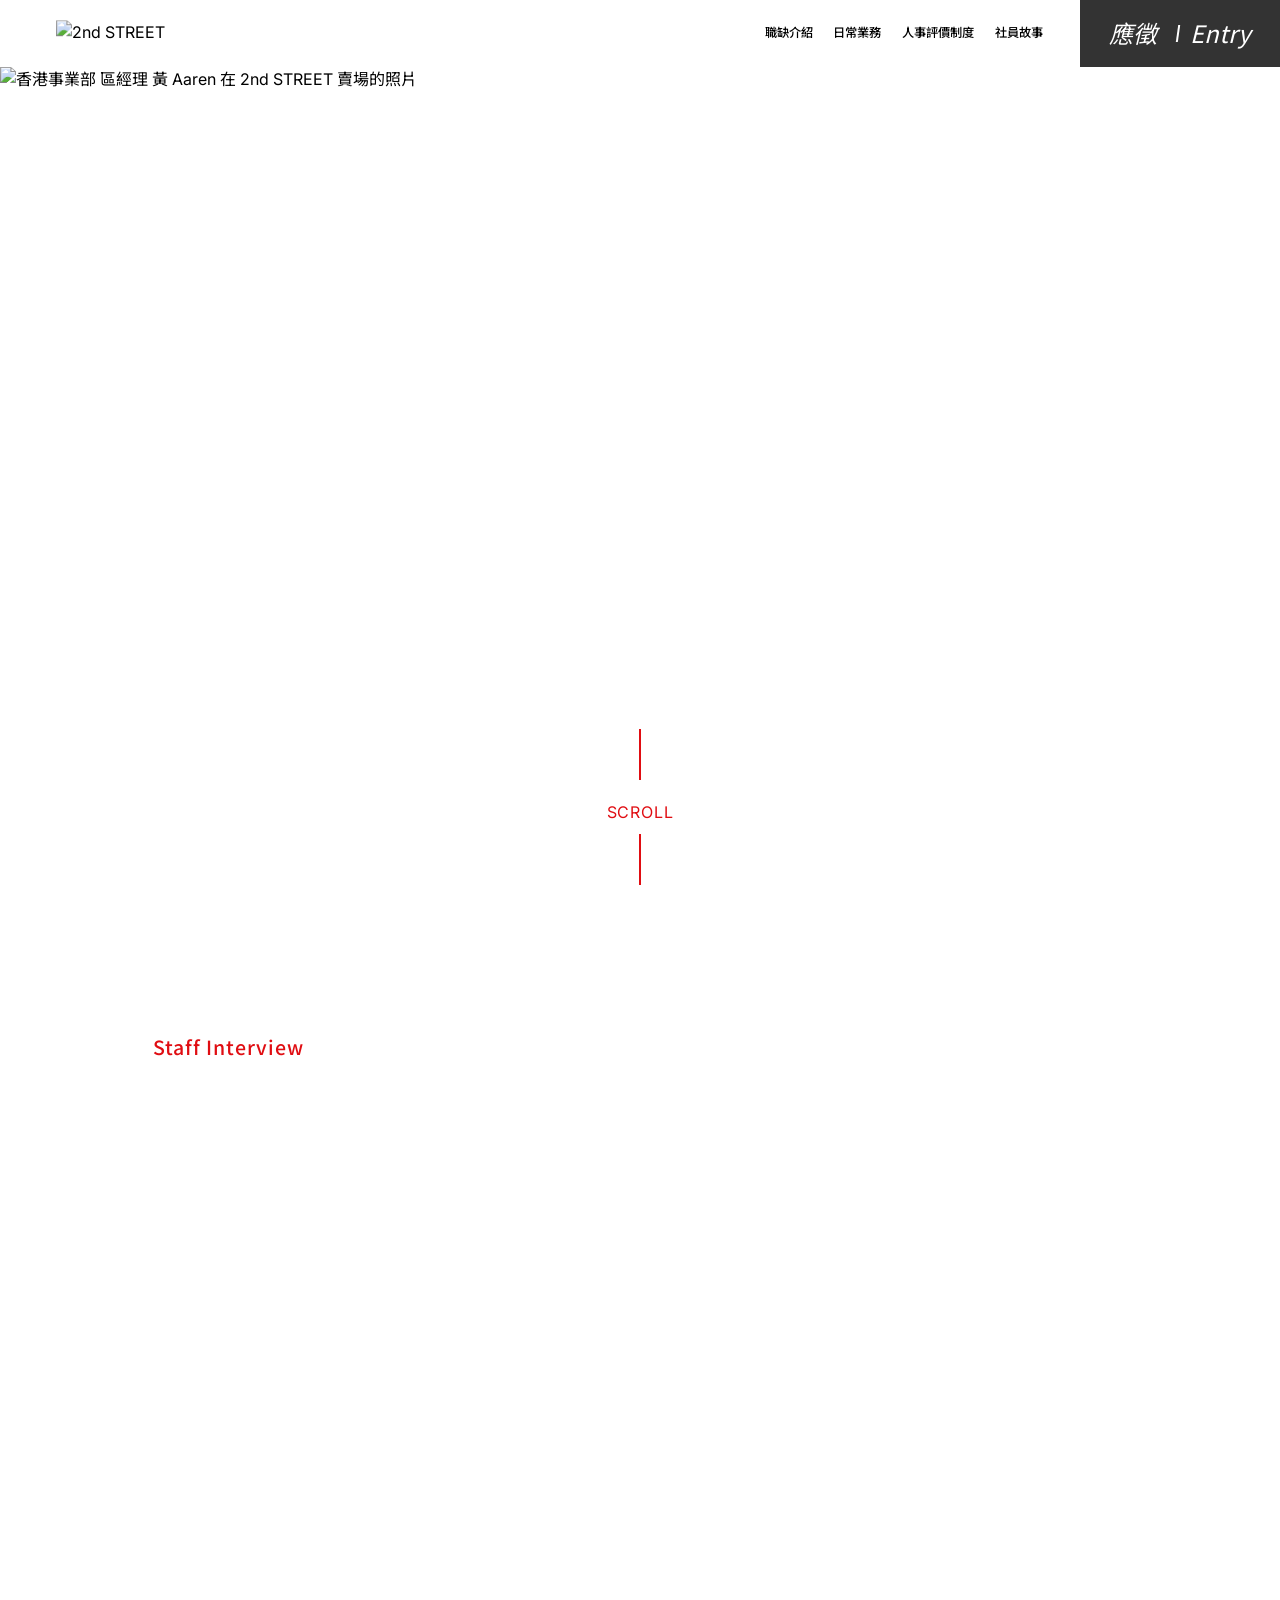
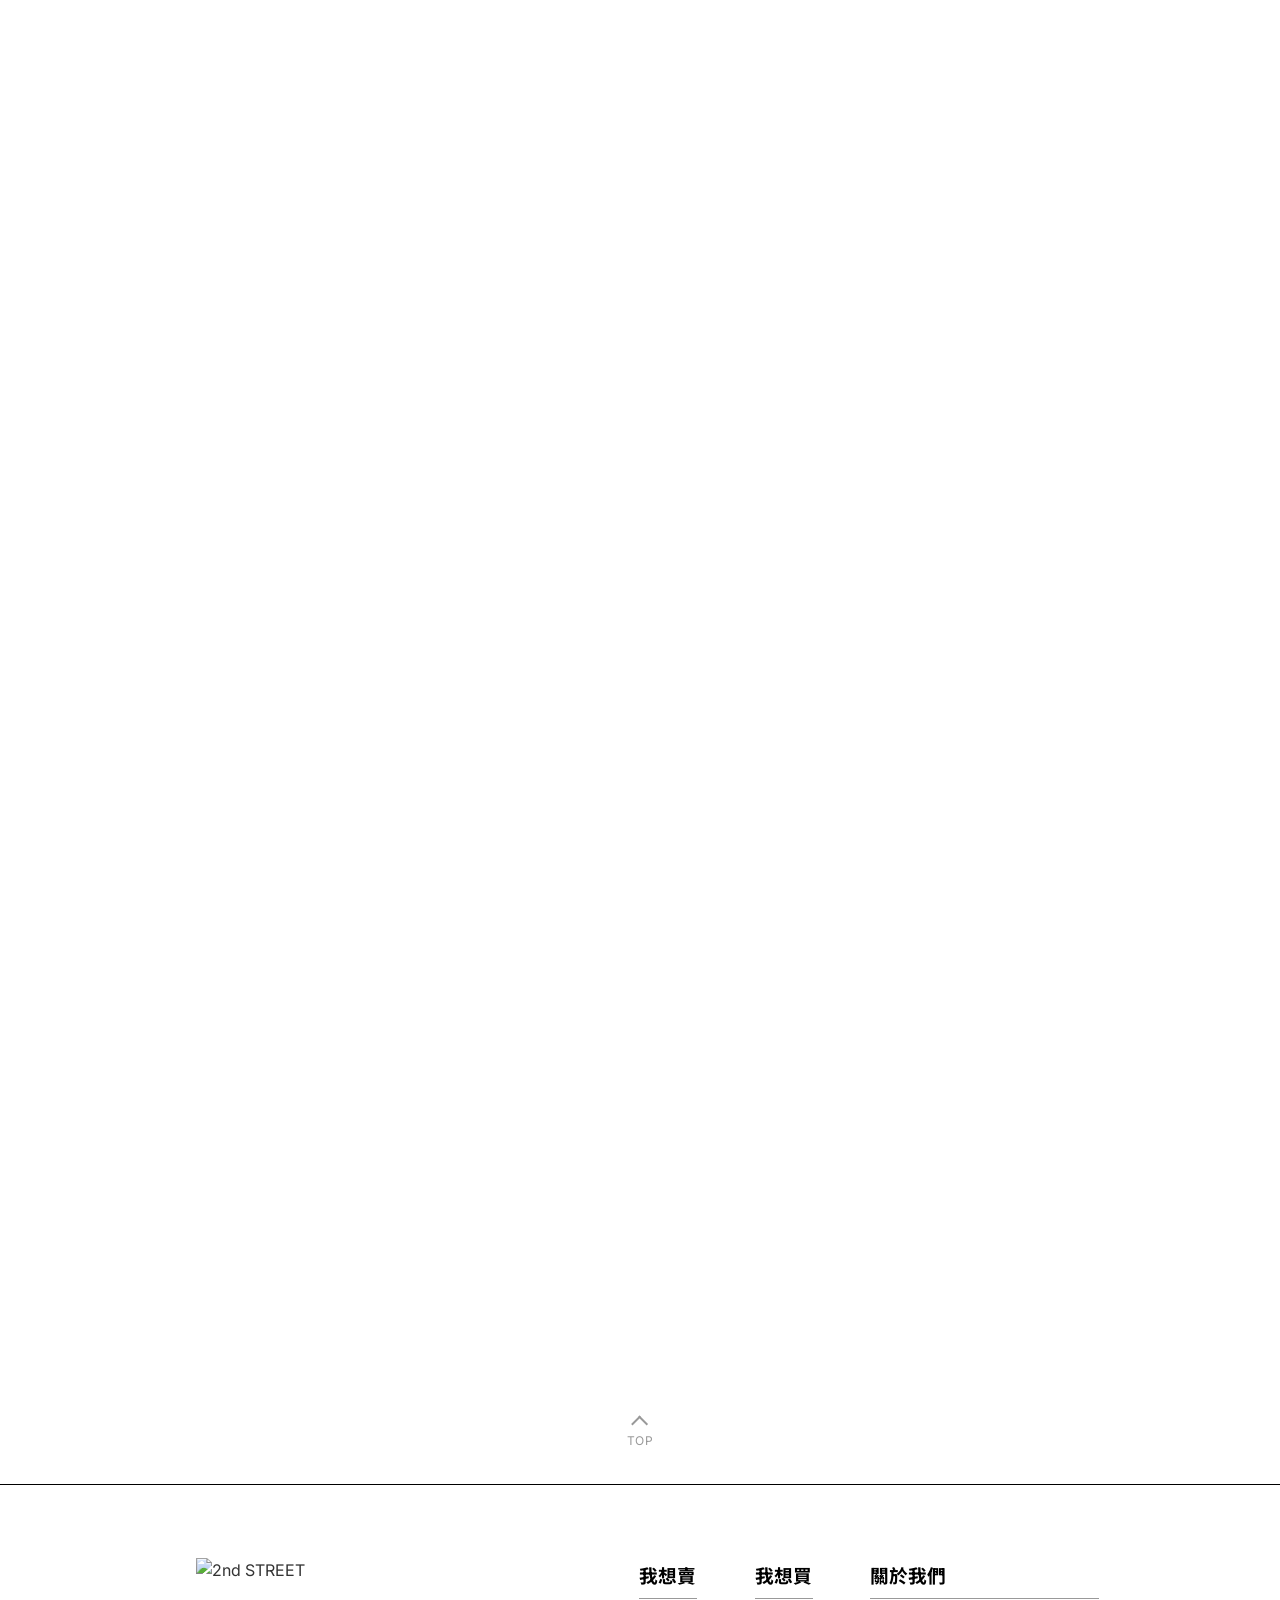
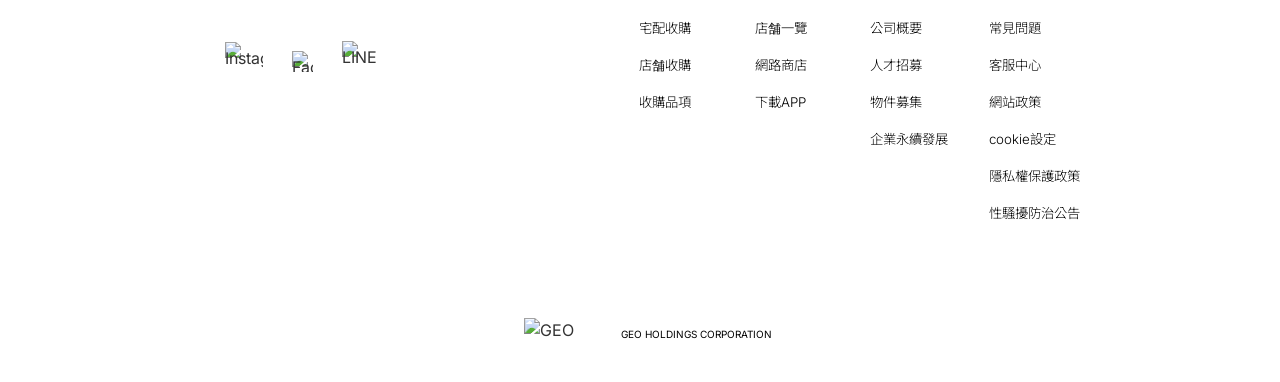
==== aaren.html @ 5b232985 "content: 黃 Aaren 經歷補上 2025/06 香港赴任 Co-Authored-By: Claude Opus 5 (1M context) <noreply@anthropic.com" ====
<!DOCTYPE html>
<html lang="zh-TW">
<head>
    <meta charset="UTF-8">
    <meta name="viewport" content="width=device-width, initial-scale=1.0">
    <meta name="description" content="2ndSTREET 社員故事 - 香港事業部 區經理 黃 Aaren，從兼職入社到晉升區經理的成長歷程與工作體悟。">
    <meta name="keywords" content="2ndSTREET, 社員故事, 黃 Aaren, 職涯成長, 二手街">
    <meta name="author" content="2ndSTREET">

    <title>社員故事 黃 Aaren - 2ndSTREET</title>

    <!-- CSS -->
    <link rel="preconnect" href="https://fonts.googleapis.com">
    <link rel="preconnect" href="https://fonts.gstatic.com" crossorigin>
    <link href="https://fonts.googleapis.com/css2?family=Inter:wght@300;400;500;700;900&family=Noto+Sans+TC:wght@300;400;500;700;900&display=swap" rel="stylesheet">
    <link rel="stylesheet" href="css/style.css">

    <!-- Favicon -->
    <link rel="icon" type="image/x-icon" href="assets/images/favicon.ico">
</head>
<body>
    <!-- Header -->
    <header class="header">
        <div class="container">
            <a href="index.html" class="logo">
                <img src="assets/images/logo.webp" alt="2nd STREET">
            </a>

            <button class="menu-toggle" aria-label="開啟選單" aria-expanded="false">
                <span></span>
                <span></span>
                <span></span>
            </button>

            <nav class="nav-menu">
                <a href="job-intro.html" class="nav-link">職缺介紹</a>
                <a href="daily-work.html" class="nav-link">日常業務</a>
                <a href="evaluation.html" class="nav-link">人事評價制度</a>
                <a href="stories.html" class="nav-link">社員故事</a>
                <a href="https://www.104.com.tw/company/1a2x6bl42j" class="nav-link nav-menu__entry" target="_blank" rel="noopener noreferrer">應徵｜Entry</a>
                <div class="nav-menu__social">
                    <a href="https://www.instagram.com/2ndstreet_taiwan/" aria-label="Instagram" target="_blank" rel="noopener noreferrer">
                        <img src="assets/images/social/ig.webp" alt="Instagram" width="55" height="55" loading="lazy">
                    </a>
                    <a href="https://www.facebook.com/2ndSTREET.TAIWAN/" aria-label="Facebook" target="_blank" rel="noopener noreferrer">
                        <img src="assets/images/social/fb.webp" alt="Facebook" height="55" loading="lazy">
                    </a>
                    <a href="https://page.line.me/062zihqb?openQrModal=true" aria-label="LINE" target="_blank" rel="noopener noreferrer">
                        <img src="assets/images/social/line.webp" alt="LINE" width="55" height="55" loading="lazy">
                    </a>
                </div>
            </nav>

            <a href="https://www.104.com.tw/company/1a2x6bl42j" class="entry-btn" target="_blank" rel="noopener noreferrer" aria-label="應徵 Entry">
                <span class="entry-btn__ch">應徵</span>
                <span class="entry-btn__divider"></span>
                <span class="entry-btn__en">Entry</span>
            </a>
        </div>
    </header>

    <!-- Menu Overlay -->
    <div class="menu-overlay"></div>

    <!-- Main Content -->
    <main>
        <!-- Hero Section（含姓名 / 職稱 / career 覆蓋卡片） -->
        <section class="hero story-hero">
            <div class="hero-image">
                <img src="assets/images/stories/hero-aaren.webp" alt="香港事業部 區經理 黃 Aaren 在 2nd STREET 賣場的照片" loading="eager">
            </div>

            <div class="story-hero__card expand-down">
                <div class="story-hero__namebox">
                    <p class="story-hero__name">黃 Aaren</p>
                    <p class="story-hero__role">香港事業部 區經理</p>
                </div>

                <div class="story-hero__careerbox">
                    <p class="story-hero__badge">career</p>
                    <ul class="story-hero__career">
                        <li class="story-hero__career-item"><time class="story-hero__career-date" datetime="2022-01">2022/01</time><span>兼職人員入社</span></li>
                        <li class="story-hero__career-item"><time class="story-hero__career-date" datetime="2022-04">2022/04</time><span>轉正</span></li>
                        <li class="story-hero__career-item"><time class="story-hero__career-date" datetime="2022-10">2022/10</time><span>晉升店長</span></li>
                        <li class="story-hero__career-item"><time class="story-hero__career-date" datetime="2024-04">2024/04</time><span>晉升Super star店長</span></li>
                        <li class="story-hero__career-item"><time class="story-hero__career-date" datetime="2025-06">2025/06</time><span>香港赴任</span></li>
                        <li class="story-hero__career-item"><time class="story-hero__career-date" datetime="2025-10">2025/10</time><span>晉升區經理</span></li>
                    </ul>
                </div>
            </div>
        </section>

        <!-- Scroll Indicator -->
        <div class="hero-indicator">
            <span class="scroll-text">SCROLL</span>
            <div class="scroll-line"></div>
        </div>

        <!-- Interview -->
        <section class="story-interview">
            <!-- Q1 -->
            <article class="story-qa">
                <p class="story-qa__label">Staff Interview</p>
                <h2 class="story-qa__title title-rise"><span>在您目前的職位上，哪一個具體瞬間讓您感到最充實，並確信這份工作很有意義？</span></h2>
                <div class="story-qa__answer fade-in-up">
                    <p>對我而言，最有成就感的瞬間，並不只是業績達成的當下，而是<mark>看見REUSE文化開始影響更多的人</mark>，讓大眾看見<mark>商品循環所帶來的無限可能</mark>。能夠<mark>透過事業本身為社會做出實質貢獻</mark>，並引領更多人理解REUSE的深層價值，進而翻轉對消費與資源循環的認知——這是一件極具意義的事，也是我當初選擇這份工作、至今仍熱此不疲的原因。</p>
                </div>
            </article>

            <figure class="story-figure fade-in-up">
                <img src="assets/images/stories/aaren-01.webp" alt="黃 Aaren 在 2nd STREET 賣場整理商品的照片" width="1575" height="890" loading="lazy">
            </figure>

            <!-- Q2 -->
            <article class="story-qa">
                <h2 class="story-qa__title title-rise"><span>從上一職等晉升至今，您覺得最大的『思維轉變』是什麼？當初是如何克服挑戰的？</span></h2>
                <div class="story-qa__answer fade-in-up">
                    <p>從上一職等晉升至今，我認為自己最大的思維轉變，是<mark>對公司理念「Be Customer」有了更深層的體悟</mark>。</p>
                    <p>過去的我，認為只要提供良好的服務、站在顧客角度思考，並持續創造業績，就是所謂的Be Customer。</p>
                    <p>但直到跨足海外市場，身處全新環境的考驗後，我才真正理解這句話背後的深意——<mark>「唯有被顧客持續選擇，我們才有存在的價值。」</mark></p>
                    <p>如果無法真正走入現場、傾聽並理解顧客的真切需求，那麼生意本身便無法成立。</p>
                    <p>也因此，我開始更嚴格地要求自己從顧客的視角出發，而不只是從店鋪或管理者的本位做判斷。唯有細緻地觀察，不斷探尋<mark>「顧客真正需要的是什麼」</mark>並勇於嘗試，才能找到突破口。</p>
                    <p>這段海外市場的洗禮，讓我更加確信：<mark>生意的答案，永遠掌握在顧客手中</mark>。</p>
                </div>
            </article>

            <figure class="story-figure fade-in-up">
                <img src="assets/images/stories/aaren-02.webp" alt="黃 Aaren 在賣場櫃台工作的照片" width="1575" height="890" loading="lazy">
            </figure>

            <!-- Q3 -->
            <article class="story-qa">
                <h2 class="story-qa__title title-rise"><span>作為資深夥伴，您如何將REUSE的理念融入日常工作或專業決策中？</span></h2>
                <div class="story-qa__answer fade-in-up">
                    <p>作為資深夥伴，我認為<mark>將REUSE理念融入工作</mark>最重要的關鍵，在於先<mark>實踐「Be Customer」</mark>。</p>
                    <p>許多人會認為，在海外推廣REUSE最大的挑戰來自於文化差異；但對我而言，比起文化隔閡，更核心的關鍵在於我們能否<mark>真正洞察顧客的需求</mark>。</p>
                    <p>因為只有設身處地站在顧客的角度思考，才能看清他們選擇並使用我們服務的初衷，以及他們真正重視的價值。</p>
                    <p>當我們能深刻共鳴這些需求時，REUSE的魅力自然能夠跨越界線，傳遞出去。</p>
                    <p>透過持續的觀察與傾聽，並將這樣的思維深化至整個團隊，我們才能讓 REUSE 不單只是留在口號上的公司理念，而是真正轉化為<mark>被顧客認同且堅定選擇的品牌價值</mark>。</p>
                    <p>我始終相信，當團隊真正內化了「Be Customer」的精神，就能<mark>徹底跨越市場與文化的藩籬</mark>，將永續循環的種子散播給更多人。</p>
                </div>
            </article>

            <figure class="story-figure fade-in-up">
                <img src="assets/images/stories/aaren-03.webp" alt="黃 Aaren 在賣場處理業務的照片" width="1575" height="890" loading="lazy">
            </figure>

            <!-- Q4 -->
            <article class="story-qa">
                <h2 class="story-qa__title title-rise"><span>若能對當初剛入職、同樣渴望成長的自己（或後輩）說一句話，您會給出什麼樣的建議？</span></h2>
                <div class="story-qa__answer fade-in-up">
                    <p>2nd STREET不單只是提供一份職缺，更是一個<mark>賦予挑戰契機、引領人們成長並開拓視野，進而蛻變自我的舞台</mark>。</p>
                    <p>不要將目光僅僅停留在「完成眼前的工作」，而是要持續思索：自己能為團隊、店鋪，乃至於整間公司，<mark>創造什麼樣的獨特價值？</mark></p>
                    <p><mark>不要畏懼失敗，更不要安於現狀</mark>。唯有勇敢跨出舒適圈、迎向挑戰，才能看見更廣闊的風景與無限可能。</p>
                </div>
            </article>
        </section>
    </main>

    <!-- Footer -->
    <!-- 行動版：右下常駐 104 應徵按鈕 -->
    <a href="https://www.104.com.tw/company/1a2x6bl42j" class="entry-fab" target="_blank" rel="noopener noreferrer" aria-label="104 應徵 Entry">
        <span class="entry-fab__ch">104應徵</span>
        <span class="entry-fab__en">Entry</span>
    </a>

    <footer class="footer">
        <!-- 行動版：回到頁面頂端（浮貼在 footer 頂線上方） -->
        <a href="#" class="page-top-link" aria-label="回到頁面頂端">
            <span class="page-top-link__arrow" aria-hidden="true"></span>
            <span>TOP</span>
        </a>

        <div class="container">
            <div class="footer-content">
                <div class="footer-brand">
                    <img src="assets/images/logo.webp" alt="2nd STREET" class="footer-logo">
                    <div class="footer-social">
                        <a href="https://www.instagram.com/2ndstreet_taiwan/" aria-label="Instagram" class="social-icon" target="_blank" rel="noopener noreferrer">
                            <img src="assets/images/social/ig.webp" alt="Instagram" width="40" height="40">
                        </a>
                        <a href="https://www.facebook.com/2ndSTREET.TAIWAN/" aria-label="Facebook" class="social-icon" target="_blank" rel="noopener noreferrer">
                            <img src="assets/images/social/fb.webp" alt="Facebook" width="40" height="40">
                        </a>
                        <a href="https://page.line.me/062zihqb?openQrModal=true" aria-label="LINE" class="social-icon" target="_blank" rel="noopener noreferrer">
                            <img src="assets/images/social/line.webp" alt="LINE" width="40" height="40">
                        </a>
                    </div>
                </div>

                <div class="footer-grid">
                    <!-- 我想賣 -->
                    <div class="footer-column">
                        <h4>我想賣</h4>
                        <ul>
                            <li><a href="#">宅配收購</a></li>
                            <li><a href="#">店舗收購</a></li>
                            <li><a href="#">收購品項</a></li>
                        </ul>
                    </div>

                    <!-- 我想買 -->
                    <div class="footer-column">
                        <h4>我想買</h4>
                        <ul>
                            <li><a href="#">店舗一覽</a></li>
                            <li><a href="#">網路商店</a></li>
                            <li><a href="#">下載APP</a></li>
                        </ul>
                    </div>

                    <!-- 關於我們（單欄，內部 grid：超過四項換到第二行清單） -->
                    <div class="footer-column footer-column--about">
                        <h4>關於我們</h4>
                        <ul class="footer-links-grid">
                            <li><a href="#">公司概要</a></li>
                            <li><a href="recruit.html">人才招募</a></li>
                            <li><a href="#">物件募集</a></li>
                            <li><a href="#">企業永續發展</a></li>
                            <li><a href="#">常見問題</a></li>
                            <li><a href="#">客服中心</a></li>
                            <li><a href="#">網站政策</a></li>
                            <li><a href="#">cookie設定</a></li>
                            <li><a href="#">隱私權保護政策</a></li>
                            <li><a href="#">性騷擾防治公告</a></li>
                        </ul>
                    </div>
                </div>
            </div>

            <div class="footer-bottom">
                <img src="assets/images/geo-logo.svg" alt="GEO" class="geo-logo" width="68" height="26">
                <p>GEO HOLDINGS CORPORATION</p>
            </div>
        </div>
    </footer>

    <!-- JavaScript -->
    <script src="js/main.js"></script>
</body>
</html>
---- css/style.css ----
/* ========================================
   CSS Reset & Base Styles
   ======================================== */

* {
    margin: 0;
    padding: 0;
    box-sizing: border-box;
}

:root {
    /* Colors - Primary Palette */
    --color-primary: #000000;
    --color-secondary: #E00D12;
    --color-accent: #FFFFFF;
    --color-gray-light: #F5F5F5;
    --color-gray-dark: #666666;
    --color-ink: #333333;
    
    /* Text Colors */
    --text-primary: #000000;
    --text-secondary: #666666;
    --text-inverse: #FFFFFF;
    --text-accent: #E00D12;
    
    /* Background Colors */
    --bg-primary: #FFFFFF;
    --bg-secondary: #F5F5F5;
    --bg-dark: #000000;
    --bg-accent: #E00D12;
    
    /* Border Colors */
    --border-color: #E0E0E0;
    --border-accent: #E00D12;
    
    /* Spacing - MUST use px, not rem */
    --spacing-xs: 8px;
    --spacing-sm: 16px;
    --spacing-md: 24px;
    --spacing-lg: 48px;
    --spacing-xl: 80px;
    --spacing-2xl: 120px;
    
    /* Typography */
    --font-size-xs: 12px;
    --font-size-sm: 14px;
    --font-size-base: 16px;
    --font-size-lg: 20px;
    /* ponytail: 標題級距用 clamp 自適應，內文級（xs~lg）固定即可 */
    --font-size-xl: clamp(20px, 3vw, 28px);
    --font-size-2xl: clamp(28px, 4.5vw, 40px);
    --font-size-3xl: clamp(32px, 6vw, 56px);
    --font-family-base: "Inter", "Noto Sans TC", -apple-system, BlinkMacSystemFont, "Segoe UI", "Noto Sans JP", sans-serif;
    
    /* 桌機 hero 標題淡完的捲動量：須與 js initHeroPin 的
       HEADER_SHRINK_Y + (FADE_DELAY + TITLE_FADE_DISTANCE) × 一屏 一致。
       副標區塊以此定位，讓副標文字接在標題淡完的那一刻從視窗底出現 */
    --hero-title-fade-end: calc(120px + 30vh);

    /* 桌機 hero 釘選距離的緩衝（見 .hero--daily / .hero--eval） */
    --hero-pin-extra: 20vh;

    /* Shadows */
    --hero-text-shadow: 0 2px 12px rgba(0, 0, 0, 0.4);
    --shadow-sm: 0 2px 4px rgba(0, 0, 0, 0.1);
    --shadow-md: 0 4px 8px rgba(0, 0, 0, 0.15);
    --shadow-lg: 0 8px 16px rgba(0, 0, 0, 0.2);
    
    /* Border Radius */
    --radius-sm: 4px;
    --radius-md: 8px;
    --radius-lg: 12px;
    --radius-full: 9999px;
    
    /* Transitions */
    --transition-fast: 0.2s ease;
    --transition-base: 0.3s ease;
    --transition-slow: 0.5s ease;
}

/* ========================================
   Base Styles
   ======================================== */

html {
    font-size: 16px;
    scroll-behavior: smooth;
}

body {
    font-family: var(--font-family-base);
    font-size: var(--font-size-base);
    line-height: 1.6;
    color: var(--text-primary);
    background-color: var(--bg-primary);
    overflow-x: hidden;
}

img {
    max-width: 100%;
    height: auto;
    display: block;
}

a {
    text-decoration: none;
    color: inherit;
    transition: var(--transition-base);
}

ul,
ol {
    list-style: none;
}

/* ========================================
   Layout - Container
   ======================================== */

.container {
    width: 100%;
    max-width: 1180px;
    margin: 0 auto;
    padding: 0 var(--spacing-md);
}

@media (min-width: 768px) {
    .container {
        padding: 0 var(--spacing-lg);
    }
}

@media (min-width: 1024px) {
    .container {
        width: min(1180px, 100%);
        padding: 0 var(--spacing-xl);
    }
}

/* ========================================
   Header & Navigation
   ======================================== */

.header {
    position: sticky;
    top: 0;
    background: var(--bg-primary);
    color: var(--text-primary);
    z-index: 1002;
    box-shadow: var(--shadow-sm);
}

.header .container {
    position: relative;
    display: flex;
    align-items: center;
    justify-content: space-between;
    height: 70px;
    padding-top: var(--spacing-sm);
    padding-bottom: var(--spacing-sm);
}

.logo {
    display: flex;
    align-items: center;
    max-width: 160px;
}

.logo img {
    width: 100%;
    max-width: 160px;
    height: auto;
}

/* 桌機版（≥1024px）：依 1920 設計稿等比呈現（1px = 100/1920 vw） */
@media (min-width: 1024px) {
    .header {
        /* 總高鎖 100（1920 下）；內部元素皆由 152 等比縮 k=100/152≈0.6579 */
        height: min(5.2083vw, 100px);
        transition: height 0.3s ease; /* 捲動收縮動態 */
        box-shadow: none;
    }

    /* 下滑後 header 收縮至應徵鈕高度（70）；logo/nav 因 top:50% 自動上移對齊 entry */
    .header.is-scrolled {
        height: min(3.6458vw, 70px);
    }

    .header .container {
        position: relative;
        min-height: 0;
        padding: 0;
        width: 100%;
        max-width: none;
        height: 100%;
        margin: 0;
    }

    .logo {
        position: absolute;
        left: min(4.3750vw, 84px);
        /* 置中於 container；container 收縮時中心隨之上移對齊 entry */
        top: 50%;
        transform: translateY(-50%);
        max-width: 158px; /* 固定尺寸（240 等比縮），不隨視窗寬縮放 */
    }

    .logo img {
        width: 100%;
        max-width: 158px;
        height: auto;
    }
}

/* 漢堡選單按鈕 */
.menu-toggle {
    display: flex;
    flex-direction: column;
    gap: 6px;
    padding: 8px;
    cursor: pointer;
    background: transparent;
    border: none;
}

.menu-toggle span {
    display: block;
    width: 24px;
    height: 2px;
    background: var(--color-primary);
    transition: var(--transition-base);
}

.menu-toggle.active span:nth-child(1) {
    transform: rotate(45deg) translate(5px, 5px);
}

.menu-toggle.active span:nth-child(2) {
    opacity: 0;
}

.menu-toggle.active span:nth-child(3) {
    transform: rotate(-45deg) translate(7px, -6px);
}

@media (min-width: 1024px) {
    .menu-toggle {
        display: none;
    }
}

/* 導航選單 */
.nav-menu {
    display: none;
    position: fixed;
    top: 70px;
    right: -100%;
    width: 80%;
    max-width: 300px;
    height: calc(100vh - 70px);
    background: #ffffff;
    flex-direction: column;
    gap: var(--spacing-md);
    padding: var(--spacing-lg) var(--spacing-md);
    transition: right var(--transition-base);
    overflow-y: auto;
    z-index: 1001;
    box-shadow: -4px 0 12px rgba(0, 0, 0, 0.15);
}

/* 遮罩層 */
.menu-overlay {
    display: none;
    position: fixed;
    top: 70px;
    left: 0;
    width: 100%;
    height: calc(100vh - 70px);
    background: rgba(0, 0, 0, 0.5);
    z-index: 1000;
    transition: opacity var(--transition-base);
}

.menu-overlay.active {
    display: block;
}

.nav-menu.active {
    display: flex;
    right: 0;
}

.nav-link {
    position: relative;
    font-size: var(--font-size-base);
    font-weight: 700;
    color: #000000;
    transition: color var(--transition-fast);
    padding: var(--spacing-xs) 0;
}

.nav-link::after {
    content: '';
    position: absolute;
    bottom: -7px;
    left: 0;
    width: 0;
    height: 2px;
    background: var(--color-secondary);
    transition: width var(--transition-base);
}

.nav-link:hover {
    color: var(--color-secondary);
}

.nav-link:hover::after {
    width: 100%;
}

@media (min-width: 1024px) {
    .nav-menu {
        display: flex;
        position: absolute;
        top: 50%;
        transform: translateY(-50%);
        flex-direction: row;
        align-items: center;
        gap: min(1.6146vw, 31px);
        width: auto;
        max-width: none;
        height: auto;
        padding: 0;
        background: transparent;
        transition: none;
        /* 最後一項右緣距應徵鈕左緣（541 等比縮 → 356） */
        right: min(18.5417vw, 356px);
        overflow: visible; /* 桌機水平列不需捲動，覆寫 base 的 overflow-y:auto，避免行高溢出冒出捲軸 */
        box-shadow: none;
    }

    .nav-link {
        font-size: min(0.9583vw, 18.4px);
        font-weight: 500;
        white-space: nowrap;
        letter-spacing: 0;
        line-height: 1.2;
        color: #000;
        padding: 0;
    }

    .nav-menu__entry {
        display: none;
    }
}

/* 應徵 Entry 按鈕（header 右上，僅桌機顯示） */
.entry-btn {
    display: none;
}

@media (min-width: 1024px) {
    .entry-btn {
        position: absolute;
        top: 0;
        right: 0;
        display: flex;
        align-items: center;
        justify-content: center;
        width: min(15.625vw, 300px);
        height: 100%; /* 與 container 等高；is-scrolled 時隨 header 收縮自動同步 */
        background: var(--color-ink);
        color: var(--text-inverse);
        transition: background var(--transition-base);
    }

    .entry-btn:hover {
        background: #1a1a1a;
    }

    .entry-btn__ch {
        font-family: "Noto Sans TC", sans-serif;
        font-size: min(1.875vw, 36px);
        font-style: italic;
        line-height: 1;
    }

    .entry-btn__divider {
        width: 2px;
        height: min(1.3542vw, 26px);
        margin-left: min(1.5625vw, 30px);
        margin-right: min(0.8854vw, 17px);
        background: var(--text-inverse);
        opacity: 1;
        transform: skewX(-8deg);
    }

    .entry-btn__en {
        font-family: "Noto Sans TC", sans-serif;
        font-size: min(1.875vw, 36px);
        font-style: italic;
        line-height: 1;
    }
}

/* ========================================
   Buttons
   ======================================== */

.btn {
    display: inline-block;
    padding: 12px 32px;
    font-size: var(--font-size-base);
    font-weight: 500;
    text-align: center;
    border-radius: var(--radius-md);
    transition: all var(--transition-base);
    cursor: pointer;
}

.btn-primary {
    background: #333333;
    color: var(--text-inverse);
}

.btn-primary:hover {
    background: #1a1a1a;
    transform: translateY(-2px);
    box-shadow: var(--shadow-md);
}

.btn-primary:active {
    transform: translateY(0);
}

.btn-outline {
    background: transparent;
    color: var(--color-secondary);
    border: 2px solid var(--color-secondary);
}

.btn-outline:hover {
    background: var(--color-secondary);
    color: var(--text-inverse);
}

/* ========================================
   行動版：footer 上方 TOP 連結 + 右下常駐 104 應徵鈕
   （僅 <=1023px；數值為 手機版w700 設計稿 px，body zoom 等比縮放）
   桌機的 TOP：頁面內有 .back-to-top 的沿用之，沒有的改用這顆（見文末桌機規則）
   ======================================== */
.page-top-link,
.entry-fab {
    display: none;
}

/* .page-top-link 以 footer 為定位基準 */
.footer {
    position: relative;
}

@media (max-width: 1023px) {

    /* TOP：浮貼在 footer 頂線上方 58、置中、灰 #999；不佔版面高度，
       直接落在前一區塊既有的下留白裡（設計稿即為此配置） */
    .page-top-link {
        position: absolute;
        left: 50%;
        bottom: 100%;
        transform: translateX(-50%);
        margin-bottom: 58px;
        display: flex;
        flex-direction: column;
        align-items: center;
        gap: 13px;
        color: #999999;
        font-size: 18px;
        line-height: 1;
        letter-spacing: 0.05em;
    }

    .page-top-link__arrow {
        width: 12px;
        height: 12px;
        border-top: 2px solid currentColor;
        border-right: 2px solid currentColor;
        transform: rotate(-45deg);
    }

    /* 104 應徵：右下常駐紅色圓鈕 130，距右 10、距底 20 */
    .entry-fab {
        position: fixed;
        right: 10px;
        bottom: 20px;
        z-index: 990;
        display: flex;
        flex-direction: column;
        align-items: center;
        justify-content: center;
        width: 130px;
        height: 130px;
        border-radius: 50%;
        background: var(--color-secondary);
        color: var(--text-inverse);
        line-height: 1;
    }

    .entry-fab__ch {
        padding-bottom: 6px;
        border-bottom: 2px solid currentColor;
        font-size: 22px;
        font-weight: 700;
    }

    .entry-fab__en {
        margin-top: 8px;
        font-size: 20px;
        font-style: italic;
    }
}

/* 桌機：頁面內沒有 .back-to-top 的頁（職缺介紹／社員故事／各社員故事／招募），
   改用 footer 頂線上方這顆；視覺沿用 .back-to-top（灰 #999、上箭頭＋TOP） */
@media (min-width: 1024px) {
    body:not(:has(main .back-to-top)) .page-top-link {
        position: absolute;
        left: 50%;
        bottom: 100%;
        transform: translateX(-50%);
        margin-bottom: min(2.9688vw, 57px);
        display: flex;
        flex-direction: column;
        align-items: center;
        gap: min(0.4167vw, 8px);
        color: #999999;
        font-size: min(0.9375vw, 18px);
        line-height: 1;
        letter-spacing: 0.05em;
        transition: color var(--transition-base);
    }

    body:not(:has(main .back-to-top)) .page-top-link:hover {
        color: var(--color-secondary);
    }

    body:not(:has(main .back-to-top)) .page-top-link__arrow {
        width: min(0.9375vw, 18px);
        height: min(0.9375vw, 18px);
        border-top: 2px solid currentColor;
        border-right: 2px solid currentColor;
        transform: rotate(-45deg);
    }
}

/* ========================================
   Footer
   ======================================== */
.footer {
    background: var(--bg-primary);
    color: var(--color-ink);
    padding: 120px 0 64px;
    margin-top: 0;
    border-top: 1px solid #000;
}

.footer-content {
    display: grid;
    gap: var(--spacing-lg);
    margin-bottom: var(--spacing-lg);
}

/* 桌機：footer 內容區固定寬度 */
@media (min-width: 1024px) {
    .footer .container {
        width: min(1180px, 100%);
    }
}

/* ponytail: RWD 僅初步處理——設計稿只有 1920 桌機版，<1200 直接堆疊，之後有行動版設計稿再重做 */
@media (min-width: 1200px) {
    .footer-content {
        /* 左 logo 區彈性、右連結欄群靠右（設計稿欄群位於 x≈958–1650，gap 由彈性欄吸收） */
        grid-template-columns: 1fr auto;
        gap: var(--spacing-xl);
        align-items: start;
    }
}

.footer-section h3,
.footer-section h4 {
    font-size: var(--font-size-lg);
    margin-bottom: var(--spacing-sm);
    color: var(--text-inverse);
}

.footer-section p {
    font-size: var(--font-size-sm);
    color: rgba(255, 255, 255, 0.7);
    line-height: 1.8;
}

.social-links {
    display: flex;
    gap: var(--spacing-sm);
    margin-top: var(--spacing-sm);
}

.social-links a {
    display: flex;
    align-items: center;
    justify-content: center;
    width: 40px;
    height: 40px;
    background: var(--bg-secondary);
    border-radius: 50%;
    transition: var(--transition-base);
}

.social-links a:hover {
    background: var(--color-secondary);
    transform: translateY(-2px);
}

.footer-bottom {
    display: flex;
    flex-direction: row;
    align-items: center;
    justify-content: center;
    gap: 8px;
}

.footer-bottom p {
    font-size: var(--font-size-sm);
    color: var(--text-secondary);
}

/* ========================================
   Scroll Fade In Animation
   ======================================== */
/* 文字：由上往下滑入 */
.fade-in-down {
    opacity: 0;
    transform: translateY(-50px);
    transition: opacity 0.8s ease-out, transform 0.8s ease-out;
}

.fade-in-down.is-visible {
    opacity: 1;
    transform: translateY(0);
}

/* 圖片：由下往上放大滑入 */
.fade-in-up {
    opacity: 0;
    transform: translateY(50px) scale(0.9);
    transition: opacity 0.8s ease-out, transform 0.8s ease-out;
}

.fade-in-up.is-visible {
    opacity: 1;
    transform: translateY(0) scale(1);
}

/* 卡片：由上至下展開 */
/* ponytail: 用 mask-size 而非 clip-path —— Chrome 的 IntersectionObserver 會把 clip-path
   算進交集矩形，inset(0 0 100% 0) 使交集為 0 而永遠不觸發 is-visible（Firefox 不會）。 */
.expand-down {
    -webkit-mask-image: linear-gradient(#000, #000);
    mask-image: linear-gradient(#000, #000);
    -webkit-mask-repeat: no-repeat;
    mask-repeat: no-repeat;
    -webkit-mask-size: 100% 0%;
    mask-size: 100% 0%;
    transition: -webkit-mask-size 0.5s ease-out, mask-size 0.5s ease-out;
}

.expand-down.is-visible {
    -webkit-mask-size: 100% 100%;
    mask-size: 100% 100%;
}

/* 標題：文字自遮罩下方浮升（地平線效果，需父層 overflow: hidden） */
/* 觀察外層（內層被 overflow 裁掉時 IntersectionObserver 不會觸發） */
.title-rise {
    overflow: hidden;
}

.title-rise > span {
    display: block;
    transform: translateY(100%);
    opacity: 0;
    transition: transform 0.9s cubic-bezier(0.22, 1, 0.36, 1), opacity 0.9s ease-out;
}

.title-rise.is-visible > span {
    transform: translateY(0);
    opacity: 1;
}

/* 通用淡入（從原位置） */
.fade-in {
    opacity: 0;
    transition: opacity 0.8s ease-out;
}

.fade-in.is-visible {
    opacity: 1;
}

/* ========================================
   Text Animation - Character by Character
   ======================================== */

.char-animation {
    overflow: hidden;
}

.char-animation span {
    display: inline-block;
    transform: translateY(80px);
    opacity: 0;
    transition: 1.3s cubic-bezier(.39, .575, .565, 1);
}

.char-animation.is-visible span {
    transform: translateY(0);
    opacity: 1;
}

/* Stagger delay for each character */
.char-animation.is-visible span:nth-child(1) { transition-delay: 0.05s; }
.char-animation.is-visible span:nth-child(2) { transition-delay: 0.1s; }
.char-animation.is-visible span:nth-child(3) { transition-delay: 0.15s; }
.char-animation.is-visible span:nth-child(4) { transition-delay: 0.2s; }
.char-animation.is-visible span:nth-child(5) { transition-delay: 0.25s; }
.char-animation.is-visible span:nth-child(6) { transition-delay: 0.3s; }
.char-animation.is-visible span:nth-child(7) { transition-delay: 0.35s; }
.char-animation.is-visible span:nth-child(8) { transition-delay: 0.4s; }
.char-animation.is-visible span:nth-child(9) { transition-delay: 0.45s; }
.char-animation.is-visible span:nth-child(10) { transition-delay: 0.5s; }
.char-animation.is-visible span:nth-child(11) { transition-delay: 0.55s; }
.char-animation.is-visible span:nth-child(12) { transition-delay: 0.6s; }
.char-animation.is-visible span:nth-child(13) { transition-delay: 0.65s; }
.char-animation.is-visible span:nth-child(14) { transition-delay: 0.7s; }
.char-animation.is-visible span:nth-child(15) { transition-delay: 0.75s; }
.char-animation.is-visible span:nth-child(16) { transition-delay: 0.8s; }
.char-animation.is-visible span:nth-child(17) { transition-delay: 0.85s; }
.char-animation.is-visible span:nth-child(18) { transition-delay: 0.9s; }
.char-animation.is-visible span:nth-child(19) { transition-delay: 0.95s; }
.char-animation.is-visible span:nth-child(20) { transition-delay: 1s; }
.char-animation.is-visible span:nth-child(21) { transition-delay: 1.05s; }
.char-animation.is-visible span:nth-child(22) { transition-delay: 1.1s; }
.char-animation.is-visible span:nth-child(23) { transition-delay: 1.15s; }
.char-animation.is-visible span:nth-child(24) { transition-delay: 1.2s; }
.char-animation.is-visible span:nth-child(25) { transition-delay: 1.25s; }
.char-animation.is-visible span:nth-child(26) { transition-delay: 1.3s; }
.char-animation.is-visible span:nth-child(27) { transition-delay: 1.35s; }
.char-animation.is-visible span:nth-child(28) { transition-delay: 1.4s; }
.char-animation.is-visible span:nth-child(29) { transition-delay: 1.45s; }
.char-animation.is-visible span:nth-child(30) { transition-delay: 1.5s; }
.char-animation.is-visible span:nth-child(n+31) { transition-delay: 1.55s; }

/* Image animation: slide down with scale */
.fade-in-down-scale {
    opacity: 0;
    transform: translateY(-10.835px) scale(1.2);
    transition: opacity 0.8s ease-out, transform 0.8s ease-out;
}

.fade-in-down-scale.is-visible {
    opacity: 1;
    transform: translateY(0) scale(1);
}

/* ========================================
   About Section 動畫（參考 milkstar.jp BRAND CONCEPT）
   ======================================== */
/* 文字：上浮 60px + 淡入，緩起緩收、延遲 0.4s */
.ms-fade {
    opacity: 0;
    transform: translateY(60px);
    transition: opacity 1.2s cubic-bezier(.39, .575, .565, 1) .4s,
                transform 1.2s cubic-bezier(.39, .575, .565, 1) .4s;
}

.ms-fade.is-visible {
    opacity: 1;
    transform: translateY(0);
}

/* 圖片：容器由下往上放大淡入，內圖放大後持續視差位移 */
.ms-img {
    overflow: hidden;
    opacity: 0;
    transform: translateY(50px) scale(0.9);
    transition: opacity 1s ease-out,
                transform 1s cubic-bezier(.39, .575, .565, 1);
}

.ms-img.is-visible {
    opacity: 1;
    transform: translateY(0) scale(1);
}

/* 標題遮罩上浮，沿用 milkstar 的 1.3s 曲線；padding 避免底線被裁切 */
.about-collage__title.title-rise {
    padding-bottom: 0.5em;
    /* 只需垂直裁切做浮升遮罩；水平放行，避免 nowrap 標題被切掉尾字 */
    overflow: visible clip;
}

.about-collage__title.title-rise > span {
    transition: transform 1.3s cubic-bezier(.39, .575, .565, 1),
                opacity 1.3s cubic-bezier(.39, .575, .565, 1);
}


/* ========================================
   Hero Section
   ======================================== */
.hero {
    position: relative;
    overflow: hidden;
    padding: 0;
}

@media (min-width: 1024px) {
    .hero {
        padding-top: 0;
    }
}

.hero-image {
    width: 100%;
    /* Mobile-first crop; overridden below to match the Figma Desktop_TOP 2 frame (1920 canvas, hero 1926x1085) */
    /* aspect-ratio: 4 / 5; */
}

@media (min-width: 1024px) {
    .hero-image {
        aspect-ratio: 1926 / 1085;
    }
}

.hero-image img {
    object-fit: cover;
    display: block;
    width: 100%;
    height: 100%;
}

/* 首頁／日常業務／人事評價 hero 對齊頂端，避免裁到人物頭部（社員故事 story-hero 不套用） */
.hero:not(.story-hero) .hero-image img {
    object-position: top;
}

/* Hero Slider */
.hero-slider {
    position: relative;
    width: 100%;
    overflow: hidden;
}

.hero-slides {
    position: relative;
    width: 100%;
    display: flex;
    transition: transform 0.6s cubic-bezier(0.4, 0, 0.2, 1);
}

.hero-slide {
    min-width: 100%;
    width: 100%;
    flex-shrink: 0;
    opacity: 0;
    transition: opacity 0.6s ease;
}

.hero-slide.active {
    opacity: 1;
}

/* Hero Arrows */
.hero-arrow {
    position: absolute;
    top: 50%;
    transform: translateY(-50%);
    z-index: 10;
    width: 48px;
    height: 48px;
    background: rgba(255, 255, 255, 0.9);
    border: none;
    border-radius: 50%;
    cursor: pointer;
    display: none; /* 隱藏左右切換按鈕 */
    align-items: center;
    justify-content: center;
    color: var(--color-ink);
    transition: all 0.3s ease;
    box-shadow: 0 2px 8px rgba(0, 0, 0, 0.15);
}

.hero-arrow:hover {
    background: rgba(255, 255, 255, 1);
    box-shadow: 0 4px 12px rgba(0, 0, 0, 0.2);
}

.hero-arrow--prev {
    left: 16px;
}

.hero-arrow--next {
    right: 16px;
}

@media (min-width: 768px) {
    .hero-arrow {
        width: 56px;
        height: 56px;
    }

    .hero-arrow--prev {
        left: 24px;
    }

    .hero-arrow--next {
        right: 24px;
    }
}

@media (min-width: 1024px) {
    .hero-arrow {
        width: 64px;
        height: 64px;
    }

    .hero-arrow--prev {
        left: 40px;
    }

    .hero-arrow--next {
        right: 40px;
    }
}

/* Hero Dots */
.hero-dots {
    position: absolute;
    bottom: 24px;
    left: 50%;
    transform: translateX(-50%);
    z-index: 10;
    display: flex;
    gap: 12px;
}

.hero-dot {
    width: 12px;
    height: 12px;
    border-radius: 50%;
    background: rgba(255, 255, 255, 0.5);
    border: none;
    cursor: pointer;
    transition: all 0.3s ease;
    padding: 0;
}

.hero-dot:hover {
    background: rgba(255, 255, 255, 0.8);
}

.hero-dot.active {
    background: #ffffff;
    width: 32px;
    border-radius: 6px;
}

@media (min-width: 1024px) {
    .hero-dots {
        bottom: 40px;
    }

    .hero-dot {
        width: 14px;
        height: 14px;
    }

    .hero-dot.active {
        width: 40px;
    }
}

.hero-content {
    position: relative;
    z-index: 1;
    text-align: center;
    color: var(--text-inverse);
    padding: var(--spacing-xl) var(--spacing-md);
}

.hero-title {
    font-size: var(--font-size-2xl);
    font-weight: 700;
    margin-bottom: var(--spacing-md);
    line-height: 1.2;
}

@media (min-width: 768px) {
    .hero-title {
        font-size: var(--font-size-3xl);
    }
}

.hero-subtitle {
    font-size: var(--font-size-lg);
    font-weight: 400;
    opacity: 0.9;
}

@media (min-width: 768px) {
    .hero-subtitle {
        font-size: var(--font-size-xl);
    }
}

/* ========================================
   Section Common Styles
   ======================================== */
section {
    padding: var(--spacing-xl) 0;
}

@media (min-width: 1024px) {
    section {
        padding: var(--spacing-2xl) 0;
    }
}

.section-header {
    text-align: center;
    margin-bottom: var(--spacing-xl);
}

.section-title {
    font-size: var(--font-size-xl);
    font-weight: 700;
    margin-bottom: var(--spacing-md);
    color: var(--text-primary);
}

@media (min-width: 768px) {
    .section-title {
        font-size: var(--font-size-2xl);
    }
}

.section-subtitle {
    font-size: var(--font-size-lg);
    color: var(--color-secondary);
}

/* ========================================
   Recruitment Highlight Section
   ======================================== */
/* 僅行動版顯示；桌機版已依 0729 設計稿移除（見 redesign 區塊 display:none） */
.recruitment-highlight {
    text-align: center;
}

.highlight-content {
    max-width: 800px;
    margin: 0 auto;
}

@media (min-width: 1024px) {
    .highlight-content {
        max-width: 1289px;
    }
}

.highlight-content p {
    font-size: var(--font-size-lg);
    line-height: 1.8;
    margin-bottom: var(--spacing-lg);
}

.btn-lg {
    padding: 16px 48px;
    font-size: var(--font-size-lg);
}

/* ========================================
   About Section
   ======================================== */
.about-content {
    display: grid;
    gap: var(--spacing-lg);
    align-items: center;
}

@media (min-width: 768px) {
    .about-content {
        grid-template-columns: 2fr 1fr;
        gap: var(--spacing-xl);
    }
}

.about-text p {
    font-size: var(--font-size-base);
    line-height: 1.8;
    margin-bottom: var(--spacing-md);
    color: var(--text-primary);
}

.about-logo {
    text-align: center;
}

.about-logo img {
    max-width: 200px;
    margin: 0 auto;
}

/* ========================================
   Photo Grid Section
   ======================================== */

.daily-photo-grid-section {
    padding: var(--spacing-xl) 0;
    background-color: var(--bg-light);
}

.daily-photo-grid-section .section-header {
    margin-bottom: var(--spacing-xl);
}

.daily-photo-grid-section h2 {
    font-size: clamp(28px, 4.5vw, 2.5rem);
    font-weight: 700;
    line-height: 1.2;
    color: var(--text-primary);
    margin-bottom: var(--spacing-md);
}

.daily-photo-grid-section .section-subtitle {
    font-size: var(--font-size-base);
    color: var(--text-secondary);
    font-weight: 400;
}

/* Photo Grid */
.photo-grid {
    display: grid;
    grid-template-columns: 1fr;
    gap: var(--spacing-md);
    margin: 0;
}

@media (min-width: 768px) {
    .photo-grid {
        grid-template-columns: repeat(2, 1fr);
        gap: var(--spacing-lg);
    }
}

@media (min-width: 1024px) {
    .photo-grid {
        grid-template-columns: repeat(3, 1fr);
        gap: var(--spacing-lg);
    }
}

@media (min-width: 1440px) {
    .photo-grid {
        grid-template-columns: repeat(4, 1fr);
        gap: var(--spacing-lg);
    }
}

/* Photo Item */
.photo-item {
    position: relative;
    overflow: hidden;
    border-radius: 8px;
    background-color: var(--bg-white);
    box-shadow: var(--shadow-sm);
    transition: transform 0.3s ease;
}

.photo-item img {
    display: block;
    width: 100%;
    height: 100%;
    object-fit: cover;
    aspect-ratio: 4 / 3;
}

.photo-item:hover {
    transform: scale(1.05);
}

/* ========================================
   Cards
   ======================================== */
.card {
    background: var(--bg-primary);
    border-radius: var(--radius-lg);
    box-shadow: var(--shadow-sm);
    overflow: hidden;
    transition: all var(--transition-base);
}

.card:hover {
    transform: translateY(-4px);
    box-shadow: var(--shadow-lg);
}

.card-image {
    width: 100%;
    aspect-ratio: 4 / 3;
    overflow: hidden;
    background: var(--bg-secondary);
}

.card-image img {
    width: 100%;
    height: 100%;
    object-fit: cover;
    transition: transform var(--transition-slow);
}

.card:hover .card-image img {
    transform: scale(1.05);
}

.card-content {
    padding: var(--spacing-md);
}

.card-title {
    font-size: 18px;
    font-weight: 400;
    margin-bottom: var(--spacing-xs);
    color: var(--text-secondary);
}

.card-role {
    font-size: 14px;
    color: var(--text-secondary);
    font-weight: 400;
    margin-bottom: var(--spacing-md);
}

@media (min-width: 768px) {
    .card-title {
        font-size: 22px;
    }

    .card-role {
        font-size: 16px;
    }
}

@media (min-width: 1024px) {
    .card-title {
        font-size: var(--font-size-lg);
    }

    .card-role {
        font-size: var(--font-size-sm);
    }
}

.card-text {
    font-size: var(--font-size-base);
    color: var(--text-secondary);
    line-height: 1.8;
}

/* ========================================
   Staff Cards Grid
   ======================================== */
.staff-cards {
    display: grid;
    gap: var(--spacing-lg);
    grid-template-columns: 1fr;
}

@media (min-width: 768px) {
    .staff-cards {
        grid-template-columns: repeat(2, 1fr);
        gap: var(--spacing-xl);
    }
}

.staff-card {
    height: 100%;
    display: flex;
    flex-direction: column;
}

.staff-card .card-content {
    flex: 1;
    display: flex;
    flex-direction: column;
}

.staff-card .card-text {
    flex: 1;
}

/* ========================================
   Page Title Section
   ======================================== */
.page-title {
    padding: var(--spacing-xl) 0;
    background: var(--bg-secondary);
    text-align: center;
}

.page-title h1 {
    font-size: var(--font-size-3xl);
    font-weight: 700;
    margin-bottom: var(--spacing-md);
    color: var(--text-primary);
}

.page-title p {
    font-size: var(--font-size-lg);
    color: var(--text-secondary);
}

/* ========================================
   Job Positions Section
   ======================================== */
.job-positions-section {
    padding: var(--spacing-xl) 0;
}

/* ========================================
   Process Section
   ======================================== */
.process-section {
    padding: var(--spacing-xl) 0;
}

/* ========================================
   Job List
   ======================================== */
.job-list {
    display: grid;
    gap: var(--spacing-xl);
}

.job-item {
    padding: var(--spacing-lg);
    background: var(--bg-primary);
    border: 1px solid var(--border-color);
    border-radius: var(--radius-lg);
    transition: all var(--transition-base);
}

.job-item:hover {
    border-color: var(--border-accent);
    box-shadow: var(--shadow-md);
}

.job-title {
    font-size: var(--font-size-xl);
    font-weight: 700;
    margin-bottom: var(--spacing-sm);
    color: var(--text-primary);
}

.job-tags {
    display: flex;
    gap: var(--spacing-xs);
    margin-bottom: var(--spacing-md);
}

.tag {
    display: inline-block;
    padding: 4px 12px;
    background: var(--bg-secondary);
    color: var(--text-primary);
    font-size: var(--font-size-sm);
    border-radius: var(--radius-sm);
}

.job-description {
    font-size: var(--font-size-base);
    color: var(--text-secondary);
    line-height: 1.8;
    margin-bottom: var(--spacing-md);
}

.job-requirements {
    list-style: none;
    padding: 0;
    margin: 0 0 var(--spacing-lg) 0;
}

.job-requirements li {
    position: relative;
    padding-left: 20px;
    margin-bottom: var(--spacing-xs);
    color: var(--text-secondary);
}

.job-requirements li::before {
    content: '✓';
    position: absolute;
    left: 0;
    color: var(--text-accent);
    font-weight: 700;
}

/* ========================================
   Benefits Grid
   ======================================== */
.benefits-section {
    background: var(--bg-secondary);
}

.benefits-grid {
    display: grid;
    gap: var(--spacing-lg);
    grid-template-columns: 1fr;
}

@media (min-width: 768px) {
    .benefits-grid {
        grid-template-columns: repeat(2, 1fr);
        gap: var(--spacing-xl);
    }
}

@media (min-width: 1024px) {
    .benefits-grid {
        grid-template-columns: repeat(3, 1fr);
    }
}

.benefit-item {
    text-align: center;
    padding: var(--spacing-lg);
    background: var(--bg-primary);
    border-radius: var(--radius-lg);
    transition: all var(--transition-base);
}

.benefit-item:hover {
    transform: translateY(-4px);
    box-shadow: var(--shadow-md);
}

.benefit-icon {
    font-size: clamp(32px, 5vw, 48px);
    margin-bottom: var(--spacing-md);
}

.benefit-item h3 {
    font-size: var(--font-size-lg);
    font-weight: 700;
    margin-bottom: var(--spacing-sm);
    color: var(--text-primary);
}

.benefit-item p {
    font-size: var(--font-size-base);
    color: var(--text-secondary);
    line-height: 1.6;
}

/* ========================================
   Application Process
   ======================================== */
.process-steps {
    display: grid;
    gap: var(--spacing-lg);
    margin-bottom: var(--spacing-2xl);
}

@media (min-width: 768px) {
    .process-steps {
        grid-template-columns: repeat(2, 1fr);
        gap: var(--spacing-xl);
    }
}

@media (min-width: 1024px) {
    .process-steps {
        grid-template-columns: repeat(4, 1fr);
    }
}

.step {
    text-align: center;
}

.step-number {
    width: 64px;
    height: 64px;
    margin: 0 auto var(--spacing-md);
    display: flex;
    align-items: center;
    justify-content: center;
    font-size: var(--font-size-2xl);
    font-weight: 700;
    color: var(--text-inverse);
    background: var(--bg-accent);
    border-radius: 50%;
}

.step-title {
    font-size: var(--font-size-lg);
    font-weight: 700;
    margin-bottom: var(--spacing-sm);
    color: var(--text-primary);
}

.step-description {
    font-size: var(--font-size-base);
    color: var(--text-secondary);
    line-height: 1.6;
}

.cta-section {
    text-align: center;
    padding: var(--spacing-xl);
    background: var(--bg-secondary);
    border-radius: var(--radius-lg);
}

.cta-section h3 {
    font-size: var(--font-size-xl);
    font-weight: 700;
    margin-bottom: var(--spacing-lg);
    color: var(--text-primary);
}

/* ========================================
   Homepage Specific Styles
   ======================================== */

/* Hero Indicator (橫排 SCROLL + 垂直線) */
.hero-indicator {
    position: relative;
    z-index: 2;
    display: flex;
    flex-direction: column;
    align-items: center;
    gap: 12px;
    width: fit-content;
    margin: 0 auto;
    padding: var(--spacing-lg) 0;
    background: transparent;
}

@media (min-width: 1024px) {
    /* Figma: 指標橫跨 hero 圖下緣 ~95px 並向下延伸 ~140px
       (group 93x235 @ y=1142，hero 圖底 y=1237) */
    .hero-indicator {
        margin-top: min(1.1vw, 21.12px);
        padding: 0;
        gap: 16px;
    }
}

.scroll-text {
    font-size: 18px; /* 設計字寬 92、字高 18 */
    font-weight: 400;
    letter-spacing: 5px;
    color: var(--color-secondary);
}

.scroll-line {
    position: relative;
    width: 1px;
    height: 60px;
    background-color: #b3b3b3; /* 底線灰 */
    overflow: hidden;
}

/* 紅色填充層：上→下填滿、再上→下退去，露出底灰，形成流動感 */
.scroll-line::after {
    content: '';
    position: absolute;
    inset: 0;
    background-color: var(--color-secondary);
    animation: scrollFlow 2s infinite;
}

@media (min-width: 1024px) {
    .scroll-line {
        height: 77px;
    }
}

@keyframes scrollFlow {
    0%    { clip-path: inset(0 0 100% 0); }  /* 紅：無 */
    25%   { clip-path: inset(0 0 0 0); }      /* 紅由上至下填滿（0.5s） */
    50%   { clip-path: inset(100% 0 0 0); }   /* 灰由上至下填充、紅退去（0.5s） */
    100%  { clip-path: inset(100% 0 0 0); }   /* 等待 1s 後重複 */
}

/* 首頁 Hero 疊字（標題／副標）與社員故事 TOP 連結：
   行動版不顯示（維持既有版面），桌機版於 redesign 區塊開啟 */
.daily-vision--index,
.back-to-top {
    display: none;
}

/* Recruitment Highlight Box (白底紅框，紅字置中) */
.highlight-box {
    display: inline-block;
    padding: 12px 32px;
    border: 2px solid var(--color-secondary);
    background: var(--bg-primary);
    margin-bottom: var(--spacing-md);
}

.highlight-title {
    font-size: var(--font-size-lg);
    font-weight: 700;
    color: var(--color-secondary);
    margin: 0;
}

@media (min-width: 768px) {
    .highlight-title {
        font-size: var(--font-size-xl);
    }
}

.highlight-heading {
    font-size: var(--font-size-xl);
    font-weight: 700;
    color: var(--color-secondary);
    margin: 0 0 var(--spacing-md) 0;
    text-align: center;
}

@media (min-width: 768px) {
    .highlight-heading {
        font-size: var(--font-size-xl);
    }
}

.highlight-line {
    width: 1px;
    height: 100px;
    background-color: var(--color-secondary);
    margin: var(--spacing-xl) auto;
}

/* Divider below the whole vision tagline group (Figma node 2442:9446) */
.highlight-divider {
    width: 1px;
    height: 100px;
    margin: var(--spacing-xl) auto 0;
    background-color: var(--color-secondary);
}

/* ========================================
   About Section (Brand Philosophy Collage)
   ======================================== */

.about-section {
    padding: var(--spacing-xl) 0;
    background: var(--bg-primary);
}

@media (min-width: 1024px) {
    /* 上：垂直線→拼貼區約 108px；下：拼貼區→深入了解垂直線由該線自身 margin 提供，去除重複內距 */
    .about-section {
        padding-top: 0;
        padding-bottom: 0;
    }
}

/* Collage container: scales proportionally to the 1920px design frame */
.about-collage {
    width: 100%;
    max-width: 1920px;
    margin: 0 auto;
    padding: 0 var(--spacing-md);
    display: flex;
    flex-direction: column;
    gap: var(--spacing-lg);
}

/* Images */
.about-collage__image {
    margin: 0;
    width: 100%;
    overflow: hidden;
    /* 視差：圖片高度放大係數，捲動時由 JS 於框內上下位移（initCollageParallax） */
    --plx-scale: 1.08;
}

/* index3 合照人頭距圖片上緣僅 ~28px，縮小位移量避免裁到頭 */
.about-collage__image--group {
    --plx-scale: 1.05;
}

/* cover 的內部裁切集中到底部（衣物區），頂部人頭不被裁 */
.about-collage__image--group img {
    object-position: top;
}

.about-collage__image img {
    display: block;
    width: 100%;
    height: auto;
    object-fit: cover;
}

.about-collage__image--shoes {
    max-width: 360px;
    margin-left: auto;
    margin-right: auto;
}

/* Heading: red title, underline only under 夥伴 */
.about-collage__title {
    margin: 0;
    font-size: var(--font-size-xl);
    font-weight: 700;
    line-height: 1.4;
    color: var(--color-secondary);
    text-align: center;
}

.about-collage__title-underline {
    display: inline-block;
    border-bottom: 4px solid var(--color-secondary);
    padding-bottom: 4px;
}

/* Philosophy text: centered; first line of each group red+larger, rest gray */
.about-collage__text {
    text-align: center;
}

.about-collage__group {
    margin-bottom: var(--spacing-xl);
}

.about-collage__group:last-child {
    margin-bottom: 0;
}

.about-collage__paragraph {
    margin: 0;
    font-size: var(--font-size-sm);
    line-height: 1.9;
    color: #4D4D4D;
}

.about-collage__paragraph--lead {
    font-size: var(--font-size-base);
    font-weight: 700;
    color: #4D4D4D;
    margin-bottom: var(--spacing-xs);
}

/* Desktop: absolute collage matching the 1920 x 1725 design frame */
@media (min-width: 1024px) {
    .about-collage {
        position: relative;
        display: block;
        padding: 0;
        gap: 0;
        /* 內容框：index1 頂 (y=2596.9) → index3 底 (y=4241.9)，高 1645，寬 1920 */
        aspect-ratio: 1920 / 1645;
        container-type: inline-size;
        /* 合照右緣出血超出 1920 畫布，比照 Figma frame 裁切 */
        overflow: hidden;
    }

    .about-collage__image,
    .about-collage__heading,
    .about-collage__text {
        position: absolute;
    }

    .about-collage__image img {
        height: 100%;
    }

    /* 直式球鞋圖，貼左邊緣 (index2 @x=0, y=2879, 567.5x948.8) */
    .about-collage__image--shoes {
        position: sticky;
        left: 0;
        top: 120px;
        width: 29.557%;
        height: 57.678%;
        max-width: none;
        margin: 0;
        overflow: hidden;
    }

    /* 店招圖，右上 (index1 @x=1138.6, y=2596.9, 787.6x427.8) */
    .about-collage__image--sign {
        left: 59.302%;
        top: 0;
        width: 41.021%;
        height: 26.006%;
    }

    /* 合照，右下，右緣出血 (index3 @x=1236.3, y=3806.8, 801x435.1) */
    .about-collage__image--group {
        left: 64.391%;
        top: 73.550%;
        width: 41.719%;
        height: 26.450%;
    }

    /* 標題 (@x=635.5, y=3064.7, 648.7x67.7) */
    .about-collage__heading {
        left: 33.099%;
        top: 28.438%;
        width: 33.786%;
    }

    .about-collage__title {
        font-size: 2.9cqw;
        line-height: 1.3;
        white-space: nowrap; /* 設計稿為單行，防止尾端「」」折行 */
    }

    .about-collage__title-underline {
        border-bottom-width: 0.18cqw; /* ~3.5px */
        padding-bottom: 0.63cqw;      /* ~12px */
    }

    /* 理念文字群組 (@x=651.9, y=3207.5, 615.9x576.5) */
    .about-collage__text {
        left: 33.953%;
        top: 37.119%;
        width: 32.078%;
    }

    .about-collage__group {
        margin-bottom: 2.5cqw;
    }

    .about-collage__paragraph {
        font-size: 1.15cqw;
        line-height: 2;
    }

    .about-collage__paragraph--lead {
        font-size: 1.25cqw;
        margin-bottom: 0.6cqw;
    }
}

/* Explore Section (Single Image) */
.explore-section {
    padding: var(--spacing-xl) 0;
    background-color: var(--bg-primary);
}

.explore-single {
    max-width: 600px;
    margin: 0 auto;
}

.explore-single img {
    width: 100%;
    height: auto;
    object-fit: cover;
    border-radius: var(--radius-md);
}

/* Deep Dive Title Section */
.deep-dive-title {
    padding: 0 0 var(--spacing-lg);
    text-align: center;
}

@media (min-width: 1024px) {
    .deep-dive-title {
        width: min(1180px, 100%);
        margin: 0 auto;
    }
}

.deep-dive-title .highlight-line {
    height: 180px;
}

.deep-dive-title .section-title {
    font-size: clamp(32px, 6vw, 58px);
    font-weight: 700;
    margin: 0 0 var(--spacing-xs);
}

.deep-dive-title .section-subtitle {
    font-size: clamp(18px, 3vw, 29px);
    margin: 0;
}

/* Deep Dive Images Section */
.deep-dive-images {
    padding: 96px 0 21px;
}

@media (min-width: 1024px) {
    .deep-dive-images {
        width: min(1180px, 100%);
        margin: 0 auto;
    }
}

/* First Row: Single Large Image (full-bleed hero photo, 1920x639 design ratio) */
.image-single {
    width: 100%;
    position: relative;
    aspect-ratio: 1920 / 639;
    overflow: hidden;
    display: block;
    text-decoration: none;
}

/* <picture> 需為 block 撐滿容器，否則內層 img 的 height:100% 會 fallback 成自然高度 */
.image-single picture,
.image-item picture {
    display: block;
    width: 100%;
    height: 100%;
}

.image-single img {
    width: 100%;
    height: 100%;
    object-fit: cover;
    display: block;
    transition: transform 0.4s ease;
}

.image-single:hover img {
    transform: scale(1.05);
}

.image-single:hover .image-view-more {
    background-color: #FFFFFF;
    color: var(--color-secondary);
    box-shadow: var(--shadow-md);
}

/* Second Row: Two Images Side by Side (full-bleed, 954x640 design ratio each) */
.images-grid-two {
    display: grid;
    grid-template-columns: 1fr;
    gap: var(--spacing-xs);
    margin-top: var(--spacing-xs);
}

@media (min-width: 768px) {
    .images-grid-two {
        grid-template-columns: repeat(2, 1fr);
        gap: 12px;
        margin-top: 20px;
    }
}

.image-item {
    position: relative;
    aspect-ratio: 954 / 640;
    overflow: hidden;
    display: block;
    text-decoration: none;
}

.image-item img {
    width: 100%;
    height: 100%;
    object-fit: cover;
    display: block;
    transition: transform 0.4s ease;
}

.image-item:hover img {
    transform: scale(1.05);
}

.image-item:hover .image-view-more {
    background-color: #FFFFFF;
    color: var(--color-secondary);
    box-shadow: var(--shadow-md);
}

/* White label tag: overlaid top-right of each photo (Figma) */
.image-label {
    position: absolute;
    top: 8%;
    right: 4.5%;
    left: auto;
    padding: 8px 12px;
    display: flex;
    flex-direction: row;
    align-items: baseline;
    justify-content: center;
    gap: 8px;
    background-color: #FFFFFF;
    border: 2px solid var(--color-secondary);
    z-index: 1;
    line-height: 1.3;
    clip-path: inset(0 100% 0 0);
    transition: clip-path 0.8s cubic-bezier(0.4, 0, 0.2, 1);
}

/* 大圖標籤右緣更貼近畫布邊 (距畫布右 44px ≈ 2.3%) */
.image-single .image-label {
    right: 2.4%;
}

.image-label__zh {
    font-size: 14px;
    font-weight: 700;
    color: var(--color-secondary);
}

.image-label__en {
    font-size: 11px;
    font-weight: 400;
    color: var(--color-secondary);
}

/* Slide in animation for label when parent is visible */
.image-single.is-visible .image-label,
.image-item.is-visible .image-label {
    clip-path: inset(0 0 0 0);
    transition-delay: 0.3s;
}

/* 平板版 */
@media (min-width: 768px) {
    .image-label {
        padding: 10px 20px;
        gap: 10px;
    }

    .image-label__zh {
        font-size: 18px;
    }

    .image-label__en {
        font-size: 14px;
    }

    .image-view-more {
        padding: 10px 30px;
        font-size: 16px;
    }
}

/* 桌機版 */
@media (min-width: 1024px) {
    .image-label {
        padding: 12px 30px;
        gap: 14px;
    }

    .image-label__zh {
        font-size: 24px;
    }

    .image-label__en {
        font-size: 18px;
    }

    .image-view-more {
        padding: 12px 40px;
        font-size: 20px;
    }
}

/* Red pill "view more" button: overlaid bottom-left of each photo (Figma) */
.image-view-more {
    position: absolute;
    bottom: 8%;
    left: 4.1667%;
    right: auto;
    padding: 8px 20px;
    background-color: var(--color-secondary);
    color: #FFFFFF;
    font-size: 12px;
    font-weight: 700;
    line-height: 1;
    letter-spacing: 0.05em;
    text-decoration: none;
    border-radius: var(--radius-full);
    transition: all var(--transition-base);
    display: inline-block;
    z-index: 1;
}

.image-view-more:hover {
    background-color: #FFFFFF;
    color: var(--color-secondary);
    box-shadow: var(--shadow-md);
}

/* Store Gallery (Full Width) */
.store-gallery {
    width: 100%;
    margin: var(--spacing-lg) 0;
}

.gallery-full {
    width: 100%;
    overflow: hidden;
}

.gallery-full img {
    width: 100%;
    height: auto;
    object-fit: cover;
    max-height: 600px;
}

@media (min-width: 768px) {
    .gallery-full img {
        max-height: 400px;
    }
}

/* Recruiting Grid */
.recruiting-grid-section {
    padding: var(--spacing-xl) 0;
}

.recruiting-grid {
    display: grid;
    gap: var(--spacing-md);
}

@media (min-width: 768px) {
    .recruiting-grid {
        grid-template-columns: repeat(2, 1fr);
        gap: var(--spacing-lg);
    }
}

.recruiting-item {
    position: relative;
    overflow: hidden;
    border-radius: var(--radius-md);
}

.recruiting-item img {
    width: 100%;
    height: auto;
    object-fit: cover;
}

.recruiting-badge {
    position: absolute;
    top: 24px;
    left: 24px;
    padding: 8px 24px;
    background-color: var(--bg-accent);
    color: var(--text-inverse);
    font-size: var(--font-size-sm);
    font-weight: 700;
    letter-spacing: 2px;
    z-index: 10;
}

/* Staff Stories Section */
.staff-stories-section {
    padding: 289px 0 300px;
    background-color: #F2F2F2;
    text-align: center;
}

.staff-stories-section .highlight-line {
    height: 180px;
}

.staff-stories-section .section-title {
    font-size: clamp(32px, 6.2vw, 60px);
    font-weight: 700;
    margin: 0;
}

.staff-stories-section .section-subtitle {
    font-size: clamp(18px, 3.2vw, 31px);
}

.staff-grid {
    display: grid;
    gap: var(--spacing-lg);
    margin: var(--spacing-lg) 0;
    grid-template-columns: 1fr;
}

/* ≥1024px：對齊設計稿卡片群組（兩欄同高，整組 1201.7 寬置中，欄距 47px） */
@media (min-width: 1024px) {
    .staff-grid {
        grid-template-columns: repeat(2, 1fr);
        max-width: 1201px;
        margin: 158px auto var(--spacing-lg);
        padding: 0;
        column-gap: 47px;
        align-items: start;
    }
}

.staff-grid .staff-card {
    background: transparent;
    box-shadow: none;
    border-radius: 0;
    color: inherit;
    text-decoration: none;
}

/* 無限輪播接縫平移時暫關卡片過渡，瞬時同步 is-visible（見 initStaffCarousel） */
.staff-grid.is-jumping .staff-card {
    transition: none;
}

/* 卡片圖：直式 577.3 x 649.2（≈1:1.125） */
.staff-grid .card-image {
    aspect-ratio: 577 / 649;
}

/* 卡片文字：圖下 ~52px，兩行置中 */
.staff-grid .card-content {
    padding: var(--spacing-md) 0 0;
    text-align: center;
}

.staff-grid .card-title {
    font-size: 20px;
    font-weight: 300;
    color: #4D4D4D;
    margin-bottom: var(--spacing-xs);
}

.staff-grid .card-role {
    font-size: 20px;
    font-weight: 300;
    color: #4D4D4D;
    margin-bottom: 0;
}

@media (min-width: 768px) {
    .staff-grid .card-title {
        font-size: 26px;
    }

    .staff-grid .card-role {
        font-size: 26px;
    }
}

@media (min-width: 1024px) {
    .staff-grid .card-title {
        font-size: 32px;
    }

    .staff-grid .card-role {
        font-size: 32px;
    }
}

.section-cta {
    text-align: center;
    margin-top: var(--spacing-xl);
}

/* Secondary Button */
.btn-secondary {
    display: inline-block;
    padding: 14px 48px;
    background-color: var(--bg-accent);
    color: var(--text-inverse);
    font-size: var(--font-size-base);
    font-weight: 700;
    letter-spacing: 1px;
    border: none;
    border-radius: var(--radius-full);
    cursor: pointer;
    transition: var(--transition-base);
}

@media (min-width: 1024px) {
    .btn-secondary {
        padding: 28px 90px;
    }

    /* 社員故事區 view more：目標外觀 298x76、字級 34/weight 400 */
    .staff-stories-section .btn-secondary {
        padding: 21px 72px;
        font-size: 34px;
        font-weight: 400;
        line-height: 1;
    }
}

.btn-secondary:hover {
    background-color: #FFFFFF;
    color: var(--color-secondary);
    box-shadow: var(--shadow-md);
}

/* Footer Enhanced Structure */
.footer-brand {
}

.footer-logo {
    max-width: 270px;
    margin-bottom: var(--spacing-md);
}

.footer-social {
    display: flex;
    gap: 28px;
    margin-top: var(--spacing-lg);
    margin-left: var(--spacing-lg)
}

.footer-social a {
    display: inline-block;
    line-height: 0;
    transition: var(--transition-base);
}

.footer-social a img {
    width: 45px;
    height: 45px;
    object-fit: contain;
}

@media (max-width: 768px) {
    .footer-brand,
    .footer-bottom {
        text-align: center;
    }

    .footer-brand {
        display: flex;
        flex-direction: column;
        align-items: center;
    }

    .footer-logo {
        margin-bottom: var(--spacing-sm);
    }

    .footer-social {
        margin-top: var(--spacing-md);
        margin-left: 0;
    }

    .footer-bottom {
        flex-direction: column;
    }
}

.footer-social a:hover {
    transform: translateY(-2px);
}

.footer-grid {
    display: grid;
    gap: var(--spacing-lg);
}

@media (min-width: 768px) {
    .footer-grid {
        /* max-content：auto 欄會把 flex 拉伸的剩餘空間分掉，欄距會失真 */
        grid-template-columns: repeat(3, max-content);
        gap: 100px; /* 欄位節距 ≈172px，貼近設計稿 ~180px */
        align-items: start;
    }
}

/* 平板（768–1199）：左 brand 置中、右側上為買/賣、下為關於我們 */
@media (min-width: 768px) and (max-width: 1199px) {
    .footer-content {
        grid-template-columns: auto 1fr;
        align-items: center;
    }

    .footer-brand {
        display: flex;
        flex-direction: column;
        align-items: center;
        justify-content: center;
        height: 100%;
    }

    .footer-social {
        margin-left: 0;
    }

    .footer-grid {
        grid-template-columns: repeat(2, 1fr);
        gap: var(--spacing-lg);
    }

    .footer-column--about {
        grid-column: 1 / -1;
    }

}

.footer-column {
    display: flex;
    flex-direction: column;
}

.footer-column h4 {
    font-size: 20px;
    font-weight: 700;
    margin-bottom: var(--spacing-sm);
    color: var(--text-primary);
    min-height: 20px;
    padding-bottom: 8px;
    border-bottom: 1px solid #BFBFBF;
}

/* 關於我們：單欄內的連結 grid，前 4 項第一行清單、其餘換到第二行清單；
   h4 寬度隨欄撐滿，底線自然延伸橫跨整個 grid */
@media (min-width: 768px) {
    .footer-links-grid {
        display: grid;
        grid-template-columns: repeat(2, max-content);
        grid-auto-flow: column;
        column-gap: 100px;
    }

    .footer-links-grid li:nth-child(-n+4) {
        grid-column: 1;
    }

    .footer-links-grid li:nth-child(n+5) {
        grid-column: 2;
    }

    .footer-links-grid li:nth-child(5) {
        grid-row: 1;
    }
}

/* 平板（768–1199）：關於我們的第二列軌道對齊上排的「我想買」 */
@media (min-width: 768px) and (max-width: 1199px) {
    .footer-links-grid {
        grid-template-columns: repeat(2, 1fr);
        column-gap: var(--spacing-lg);
    }
}

.footer-column ul {
    list-style: none;
    flex: 1;
}

.footer-column li {
    margin-bottom: 8px;
}

.footer-column a {
    font-size: 16px;
    color: var(--text-primary);
}

.footer-column a:hover {
    color: var(--text-accent);
}

.geo-logo {
    width: 84px;
    height: auto;
}

/* Navigation Enhancements for Homepage */
.nav-link .divider {
    margin: 0 8px;
    color: var(--text-primary);
    opacity: 0.5;
}

.nav-link .en {
    font-size: var(--font-size-sm);
    font-style: italic;
}

/* ======== Daily Work Page ======== */

/* 沿用既有 class：.hero / .hero-image / .hero-indicator / .scroll-text / .scroll-line
   本頁新樣式一律以 daily- 前綴命名 */

/* ----------------------------------------
   Vision Section（願景標語）
   ---------------------------------------- */
.daily-vision {
    text-align: center;
    padding: var(--spacing-xl) var(--spacing-md) 0;
}

.daily-vision__title {
    font-size: var(--font-size-xl);
    font-weight: 700;
    line-height: 1.4;
    color: #1A1A1A;
    margin: 0;
}

/* ----------------------------------------
   Lead Section（願景副標，獨立於標題區塊）
   ---------------------------------------- */
.daily-lead {
    text-align: center;
    padding: var(--spacing-md) var(--spacing-md) 0;
}

.daily-lead__text {
    margin: 0 auto;
    max-width: 900px;
    font-size: var(--font-size-base);
    line-height: 2;
    color: #4D4D4D;
}

/* 願景與第一個分類之間的紅色垂直分隔線 */
.daily-lead__divider {
    width: 1px;
    height: 100px;
    margin: var(--spacing-xl) auto 0;
    background-color: var(--color-secondary);
}

/* ----------------------------------------
   Category Section（關於販售 / 收購 / 賣場）
   ---------------------------------------- */
.daily-category {
    padding: 0;
    margin-top: var(--spacing-2xl);
}

.daily-category:last-of-type {
    padding-bottom: var(--spacing-xl);
}

.daily-category--first {
    margin-top: var(--spacing-lg);
}

.daily-category__header {
    text-align: center;
    margin-bottom: var(--spacing-xl);
}

.daily-category__title {
    font-size: var(--font-size-2xl);
    font-weight: 700;
    color: #1A1A1A;
    margin: 0 0 var(--spacing-xs);
}

.daily-category__subtitle {
    font-size: var(--font-size-lg);
    color: var(--color-secondary);
    margin: 0;
}

/* ----------------------------------------
   Job Block（圖左文右）
   ---------------------------------------- */
.daily-jobs {
    max-width: 1920px;
    margin: 0 auto;
}

.daily-job {
    display: flex;
    flex-direction: column;
    max-width: 600px;
    margin: 0 auto;
    padding: 0 var(--spacing-md);
}

.daily-job + .daily-job {
    margin-top: var(--spacing-xl);
}

.daily-job__figure {
    position: relative;
    margin: 0;
    width: 100%;
    aspect-ratio: 95 / 56;
    overflow: hidden;
}

.daily-job__figure img {
    width: 100%;
    height: 100%;
    object-fit: cover;
    display: block;
}

/* 圖片左下角的職務標籤 */
.daily-job__label {
    position: absolute;
    left: 5.3%;
    bottom: 8%;
    display: inline-flex;
    align-items: baseline;
    gap: var(--spacing-xs);
    padding: 6px 14px;
    background-color: rgba(255, 255, 255, 0.9);
    border: 2px solid var(--color-secondary);
    clip-path: inset(0 100% 0 0);
    transition: clip-path 0.8s cubic-bezier(0.4, 0, 0.2, 1);
}

/* Reveal animation when parent is visible */
.daily-job.is-visible .daily-job__label {
    clip-path: inset(0 0 0 0);
    transition-delay: 0.3s;
}

.daily-job__label-jp {
    font-size: var(--font-size-base);
    font-weight: 700;
    letter-spacing: 2px;
    color: var(--color-secondary);
}

.daily-job__label-en {
    font-size: var(--font-size-sm);
    font-weight: 400;
    color: var(--color-secondary);
}

.daily-job__body {
    margin-top: var(--spacing-md);
    text-align: center;
}

/* 桌機版職務標題（紅字＋紅底線，行動版隱藏；行動版沿用圖上 .daily-job__label） */
.daily-job__title {
    display: none;
}

.daily-job__heading {
    font-size: var(--font-size-xl);
    font-weight: 700;
    color: #4D4D4D;
    margin: 0 0 var(--spacing-md);
}

.daily-job__desc {
    font-size: var(--font-size-base);
    line-height: 1.8;
    color: #4D4D4D;
    margin: 0;
}

/* 桌機版（≥1024px）樣式統一收於檔案後段
   「Desktop >=1024px redesign: 日常業務 daily-work」區塊 */

/* ======== Evaluation Page ======== */

/* --- Intro (尋找與我們相同頻率的你) --- */
.eval-intro {
    text-align: center;
    padding: var(--spacing-2xl) var(--spacing-md) 0;
}

.eval-intro__heading {
    font-size: clamp(28px, min(3.4vw, 65.28px), 64px);
    font-weight: 700;
    line-height: 1.3;
    color: var(--text-primary);
    margin: 0 0 var(--spacing-lg);
}

/* --- Lead (內文，獨立於標題區塊) --- */
.eval-lead {
    text-align: center;
    padding: 0 var(--spacing-md) var(--spacing-lg);
}

.eval-lead__text {
    max-width: 1400px;
    margin: 0 auto;
}

.eval-lead__text p {
    font-size: clamp(15px, min(1.5vw, 28.8px), 28px);
    line-height: 2;
    color: var(--color-ink);
    margin: 0;
}

/* --- Section header (紅色垂直線 + 中文標題 + 英文副標) --- */
.eval-section-header {
    text-align: center;
    padding: 0 var(--spacing-md);
    margin-bottom: var(--spacing-xl);
}

.eval-section-header__title {
    font-size: 28px;
    font-weight: 700;
    line-height: 1.2;
    color: var(--text-primary);
    margin: 0;
}

.eval-section-header__subtitle {
    font-size: 16px;
    font-weight: 700;
    letter-spacing: 0.02em;
    color: var(--color-secondary);
    margin: var(--spacing-sm) 0 0;
}

@media (min-width: 768px) {
    .eval-section-header__title {
        font-size: 42px;
    }

    .eval-section-header__subtitle {
        font-size: 22px;
    }
}

/* --- Career track diagram (階梯示意圖 + 標籤) ---
   三張階梯素材皆為無標籤裁切圖（2x），級別/職稱/年資/引線文字內建；
   紅色標籤（正職人員／兼職人員）一律以 CSS 疊在左上角，行動版與桌機共用同一組素材。
   容器上緣＝標籤上緣，padding-top 讓出標籤與圖之間的留白 */
.eval-track {
    position: relative;
}

.eval-track__img {
    display: block;
    height: auto;
}

.eval-track__label {
    position: absolute;
    top: 0;
    display: inline-block;
    background: var(--color-secondary);
    color: var(--text-inverse);
    font-weight: 700;
    line-height: 1;
    white-space: nowrap;
}

/* --- Caption (single line under a track) --- */
.eval-caption {
    text-align: center;
    padding: var(--spacing-lg) var(--spacing-md);
    margin: 0;
    font-size: clamp(18px, min(2vw, 38.4px), 40px);
    font-weight: 400;
    line-height: 1.5;
    color: var(--text-primary);
}

/* --- Closing lines (灰字，居中) --- */
.eval-closing {
    text-align: center;
    padding: var(--spacing-xl) var(--spacing-md) var(--spacing-2xl);
}

.eval-closing p {
    margin: 0 0 var(--spacing-md);
    font-size: clamp(18px, min(2vw, 38.4px), 40px);
    line-height: 1.5;
    color: var(--color-gray-dark);
}

.eval-closing p:last-child {
    margin-bottom: 0;
}

/* --- <1024px: 保持圖表完整、縮小內距（無行動版設計稿，粗略處理）--- */
@media (max-width: 1023px) {
    .eval-intro {
        padding-top: var(--spacing-xl);
    }
}


/* ======== Job Intro Page ======== */

/* ----------------------------------------
   全員工享有福利 (共用區塊)
   ---------------------------------------- */
.job-benefits {
    text-align: center;
    padding: var(--spacing-xl) 0;
}

.job-benefits__grid {
    display: flex;
    flex-direction: column;
    align-items: center;
    gap: var(--spacing-lg);
    margin-top: var(--spacing-lg);
}

.job-benefit {
    max-width: 320px;
}

.job-benefit__icon {
    width: 160px;
    height: 160px;
    margin: 0 auto var(--spacing-md);
}

.job-benefit__title {
    position: relative;
    font-size: var(--font-size-xl);
    font-weight: 700;
    color: var(--color-secondary);
    line-height: 1;
    padding-bottom: 26px;
    margin-bottom: 33px;
}

.job-benefit__title::after {
    content: "";
    position: absolute;
    left: 50%;
    bottom: 0;
    transform: translateX(-50%);
    width: 181px;
    height: 5px;
    background-color: var(--color-secondary);
}

.job-benefit__desc {
    font-size: 14px;
    line-height: 1.6;
    color: var(--text-secondary);
}

@media (min-width: 1024px) {
    .job-benefits {
        padding: 443px 0 0;
    }

    .job-benefits .section-title {
        font-size: 56px;
        margin-bottom: 0;
    }

    .job-benefits__grid {
        flex-direction: row;
        justify-content: center;
        align-items: flex-start;
        gap: 132px;
        margin-top: 118px;
    }

    .job-benefit {
        width: 320px;
    }

    .job-benefit__icon {
        width: 227px;
        height: 227px;
        margin-bottom: 48px;
    }

    .job-benefit__title {
        font-size: 40px;
    }

    .job-benefit__desc {
        font-size: 24px;
    }
}

/* ----------------------------------------
   職缺明細 + 切換頁籤
   ---------------------------------------- */
.job-detail {
    padding: var(--spacing-xl) 0;
}

.job-detail__card {
    max-width: 1666px;
    margin: 0 auto;
}

/* 頁籤 (資料夾式)：頁籤列往下疊進卡片頂框（紅疊紅），
   未選中鈕較矮、下緣藏在框後，選中鈕較高在前 */
.job-tabs {
    display: flex;
    align-items: flex-end;
    gap: 12px;
    padding: 0 8px;
    margin-bottom: -14px; /* = 卡片框厚，讓頁籤底端沒入頂框 */
}

.job-tabs__tab {
    display: flex;
    align-items: center;
    justify-content: center;
    flex: 1 1 50%;
    padding: 16px 16px 30px; /* 底部含 14px 疊入頂框 */
    font-family: inherit;
    font-size: var(--font-size-lg);
    font-weight: 700;
    line-height: 1;
    color: var(--text-inverse);
    background-color: var(--color-secondary);
    border: none;
    border-radius: var(--radius-lg) var(--radius-lg) 0 0;
    cursor: pointer;
    transition: var(--transition-base);
}

.job-tabs__tab[aria-selected="true"] {
    padding-top: 40px;
}

/* 內容外框 (紅色圓角邊框) */
.job-panels {
    position: relative;
    background-color: var(--bg-primary);
    border: 14px solid var(--color-secondary);
    border-radius: 0 0 var(--radius-lg) var(--radius-lg);
    padding: var(--spacing-lg) var(--spacing-md);
}

.job-panel[hidden] {
    display: none;
}

/* 明細表格 */
.job-table {
    display: flex;
    flex-direction: column;
}

.job-table__row {
    display: flex;
    flex-direction: column;
    align-items: stretch;
    border-bottom: 2px solid #CCCCCC;
}

.job-table__row:first-child {
    border-top: 2px solid #CCCCCC;
}

.job-table__term {
    display: flex;
    align-items: center;
    justify-content: center;
    text-align: center;
    padding: var(--spacing-sm);
    font-size: var(--font-size-lg);
    font-weight: 700;
    color: var(--color-ink);
    background-color: #E6E6E6;
}

.job-table__desc {
    display: flex;
    flex-direction: column;
    justify-content: center;
    padding: var(--spacing-md);
    margin: 0;
    font-size: 14px;
    line-height: 1.8;
    color: #4D4D4D;
}

.job-table__desc p {
    margin: 0;
}

/* ○ 提供標記 */
.job-table__mark {
    display: inline-block;
    width: 32px;
    height: 32px;
    border: 3px solid var(--color-secondary);
    border-radius: var(--radius-full);
}

@media (min-width: 1024px) {
    .job-detail {
        padding: 150px 0 290px;
    }

    .job-tabs {
        gap: 24px;
        padding: 0 14px;
        margin-bottom: -45px; /* = 卡片框厚 45px */
    }

    .job-tabs__tab {
        height: 131px;           /* 未選中：頂 1773 → 沒入頂框 */
        padding: 0 24px 40px;    /* 文字置中於可見區（框上緣以上） */
        font-size: 48px;
        border-radius: 40px 40px 0 0;
    }

    .job-tabs__tab[aria-selected="true"] {
        height: 174px;           /* 選中：頂 1730，高出 43px */
        padding-top: 0;
    }

    .job-panels {
        border-width: 45px;
        border-radius: 48px;
    }

    .job-table__row {
        flex-direction: row;
    }

    .job-table__term {
        flex: 0 0 394px;
        padding: 84px 24px;
        font-size: 34px;
    }

    .job-table__desc {
        flex: 1 1 auto;
        padding: 84px 40px;
        font-size: 24px;
        line-height: 1.78;
    }

    .job-table__mark {
        width: 44px;
        height: 44px;
        border-width: 4px;
    }
}

/* ======== Members (Stories) Page ======== */

/* 視覺隱藏（保留給螢幕閱讀器 / SEO 的頁面主標題） */
.members-visually-hidden {
    position: absolute;
    width: 1px;
    height: 1px;
    padding: 0;
    margin: -1px;
    overflow: hidden;
    clip: rect(0 0 0 0);
    white-space: nowrap;
    border: 0;
}

/* Section 外框（行動版預設） */
.members-stories {
    padding: 64px 24px 96px;
}

.members-inner {
    max-width: 1920px;
    margin: 0 auto;
}

/* 社員清單 */
.members-list {
    display: flex;
    flex-direction: column;
    gap: 64px;
}

/* 單一社員卡片 */
.members-card {
    display: flex;
    flex-direction: column;
    gap: 24px;
}

.members-card__photo-link {
    display: block;
    overflow: hidden;
}

.members-card__photo {
    width: 100%;
    aspect-ratio: 860 / 489;
    object-fit: cover;
    transition: transform 0.5s ease-out;
}

.members-card__photo-link:hover .members-card__photo {
    transform: scale(1.05);
}

.members-card__body {
    flex: 1;
}

.members-card__role {
    color: var(--color-secondary);
    font-weight: 700;
    font-size: 20px;
    line-height: 1;
    margin-bottom: 12px;
}

.members-card__name {
    color: #4D4D4D;
    font-weight: 300;
    font-size: 32px;
    line-height: 1;
    margin-bottom: 24px;
}

.members-card__badge {
    display: inline-block;
    background-color: var(--color-secondary);
    color: var(--text-inverse);
    font-weight: 700;
    font-size: 18px;
    line-height: 1;
    padding: 9px 16px;
    margin-bottom: 16px;
}

.members-card__career {
    display: flex;
    flex-direction: column;
}

.members-career__item {
    display: flex;
    color: #4D4D4D;
    font-weight: 300;
    font-size: 20px;
    line-height: 1.6;
}

.members-career__date {
    flex: none;
    width: 96px;
    margin-right: 16px;
}

/* 讓含空格的英文詞組整體換行（如 Aaren「Super star店長」不從空格斷開） */
.members-career__nowrap {
    white-space: nowrap;
}

/* ≥1024px：依 1920 設計稿等比呈現（1px = 100/1920 vw；1920 下即設計值：照片 860x489、內容左緣 x235） */
@media (min-width: 1024px) {
    .members-stories {
        padding: min(29.5313vw, 567px) 0 min(15.7292vw, 302px); /* 567 / 302 */
    }

    .members-list {
        gap: min(8.75vw, 168px); /* 168 */
    }

    .members-card {
        flex-direction: row;
        align-items: flex-start;
        gap: min(6.0938vw, 117px);          /* 117 */
        padding-left: min(12.2396vw, 235px); /* 235 */
    }

    .members-card__photo {
        width: min(44.7917vw, 860px); /* 860 */
        height: auto;
        aspect-ratio: 860 / 489;
        flex: none;
    }

    .members-card__role {
        font-size: min(1.5625vw, 30px);      /* 30 */
        margin-bottom: min(1.0417vw, 20px);  /* 20 */
    }

    .members-card__name {
        font-size: min(2.2917vw, 44px);      /* 44 */
        margin-bottom: min(2.4479vw, 47px);  /* 47 */
    }

    .members-card__badge {
        font-size: min(1.0417vw, 20px);            /* 20 */
        padding: min(0.5729vw, 11px) min(0.9375vw, 18px);     /* 11 18 */
    }

    .members-career__item {
        font-size: min(1.6667vw, 32px);   /* 32 */
        line-height: min(2.5vw, 48px);    /* 48 */
    }

    .members-career__date {
        width: min(7.2396vw, 139px);         /* 139 */
        margin-right: min(1.3542vw, 26px);  /* 26 */
    }
}

/* ======== Story Page (社員故事詳細頁，四頁共用) ======== */

/* 沿用既有 class：.hero / .hero-image / .hero-indicator / .scroll-text / .scroll-line
   本頁新增 class 一律以 story- 前綴，通用命名（勿寫死 Betty 專屬內容於 CSS）。
   桌機（≥1024px）依 1920 設計稿還原：文字欄 max-width 1460、圖片 max-width 1575，皆置中。 */

/* ---- Hero 覆蓋卡片（姓名 / 職稱 / career 履歷） ---- */

/* Story hero 使用完整橫幅比例（覆寫 .hero-image 預設 4/5 裁切） */
.story-hero .hero-image {
    aspect-ratio: 1920 / 1092;
}

/* 行動版：卡片以一般文件流堆疊於圖片下方 */
.story-hero__card {
    max-width: 480px;
    margin: 24px auto 0;
    padding: 0 24px;
}

.story-hero__namebox {
    background-color: var(--color-secondary);
    color: var(--text-inverse);
    padding: 20px 24px 18px;
}

.story-hero__name {
    font-size: 32px;
    font-weight: 700;
    line-height: 1.1;
    margin: 0;
}

.story-hero__role {
    font-size: var(--font-size-lg);
    font-weight: 400;
    line-height: 1.2;
    margin: 8px 0 0;
}

.story-hero__careerbox {
    background-color: var(--bg-primary);
    border: 1px solid var(--border-color);
    padding: 24px;
    margin-top: 16px;
}

.story-hero__badge {
    display: inline-block;
    background-color: var(--color-secondary);
    color: var(--text-inverse);
    font-size: var(--font-size-sm);
    font-weight: 700;
    line-height: 1;
    padding: 8px 14px;
    margin: 0 0 16px;
}

.story-hero__career {
    list-style: none;
    margin: 0;
    padding: 0;
}

.story-hero__career-item {
    display: flex;
    color: #4D4D4D;
    font-size: var(--font-size-base);
    font-weight: 400;
    line-height: 1.7;
}

.story-hero__career-date {
    flex: none;
    width: 88px;
    margin-right: 12px;
}

/* 桌機：卡片絕對定位覆蓋於 hero 圖片左側（以底部對齊，卡片高度隨履歷筆數自適應） */
@media (min-width: 1024px) {
    .story-hero__card {
        position: absolute;
        left: min(8.85vw, 169.9px);
        bottom: 99px; /* 23px @1920：career 卡底 1218 vs hero 底 1241 */
        max-width: none;
        margin: 0;
        padding: 0;
    }

    .story-hero__namebox {
        padding: min(1.9vw, 36.48px) min(2.6vw, 49.92px) min(1.7vw, 32.64px);
    }

    .story-hero__name {
        font-size: min(2.5vw, 48px);
    }

    .story-hero__role {
        font-size: min(1.56vw, 29.95px);
        margin-top: min(0.4vw, 7.68px);
    }

    .story-hero__careerbox {
        border: none;
        padding: min(1.7vw, 32.64px) min(1.9vw, 36.48px);
        margin-top: min(2.85vw, 54.72px);
    }

    .story-hero__badge {
        font-size: min(0.94vw, 18.05px);
        padding: min(0.5vw, 9.6px) min(0.9vw, 17.28px);
        margin-bottom: min(1vw, 19.2px);
    }

    .story-hero__career-item {
        font-size: min(1.04vw, 19.97px);
        line-height: 1.75;
    }

    .story-hero__career-date {
        width: min(6.7vw, 128.6px);
        margin-right: min(0.8vw, 15.36px);
    }
}

/* ---- 訪談內容（Q&A 交錯圖片） ---- */

.story-interview {
    display: flex;
    flex-direction: column;
    align-items: center;
    padding-left: 24px;
    padding-right: 24px;
}

/* 區塊之間的統一垂直間距 */
.story-interview > * + * {
    margin-top: 48px;
}

/* 單一問答塊 */
.story-qa {
    width: 100%;
    max-width: 1180px;
}

.story-qa__label {
    color: var(--color-secondary);
    font-size: 16px;
    font-weight: 700;
    line-height: 1;
    margin: 0 0 16px;
}

.story-qa__title {
    color: var(--color-secondary);
    font-size: 18px;
    font-weight: 700;
    line-height: 1.4;
    margin: 0 0 32px;
}

.story-qa__title > span::before {
    content: "Q.";
}

.story-qa__answer {
    color: #4D4D4D;
    font-size: 14px;
    line-height: 1.9;
}

.story-qa__answer p {
    margin: 0;
}

@media (min-width: 768px) {
    .story-qa__label {
        font-size: 20px;
    }

    .story-qa__title {
        font-size: 24px;
    }

    .story-qa__answer {
        font-size: 16px;
    }
}

/* 圖片（1575x890） */
.story-figure {
    width: 100%;
    max-width: 1180px;
    margin: 0;
    /* <1024px：與上方問答內容拉開距離 */
    padding-top: var(--spacing-lg);
}

@media (min-width: 1024px) {
    .story-figure {
        padding-top: 0;
    }
}

.story-figure img {
    display: block;
    width: 100%;
    height: auto;
}

/* 桌機（≥1024px）：依 1920 設計稿還原 */
@media (min-width: 1024px) {
    .story-interview {
        /* 水平留白沿用基礎 24px 安全內距；在 ≥1920 時由子項 max-width 置中形成
           設計稿的 230px（文字）/172px（圖片）留白 */
        padding-top: 240px;
    }

    .story-interview > * + * {
        margin-top: 108px;
    }

    .story-qa__label {
        font-size: 24px;
        margin-bottom: 24px;
    }

    .story-qa__title {
        font-size: 32px;
        line-height: 1.35;
        margin-bottom: 96px;
    }

    .story-qa__answer {
        font-size: 18px;
        line-height: 2;
    }
}

/* ============================================================
   Mobile (<=1023px) — 700px 設計稿實作；body zoom = 寬/700 等比縮放
   ============================================================ */
/* ======== Mobile <=1023px: 共用元件（header／行動版選單／footer） ========
   量測基準：手機版 w700 設計稿（3x 匯出 ÷3）；zoom 架構下版面恆為 700 CSS px 寬 */
@media (max-width: 1023px) {

    /* ---------- Header（設計稿：白帶高 105、logo 375×54 置中、漢堡 45×36 右緣距 39） ---------- */
    .header {
        box-shadow: none;
    }

    .header .container {
        max-width: none;
        height: 105px;
        padding: 0;
    }

    .logo {
        position: absolute;
        left: 50%;
        top: 50%;
        transform: translate(-50%, -50%);
        max-width: 375px;
    }

    .logo img {
        width: 375px;
        max-width: 375px;
    }

    .menu-toggle {
        position: absolute;
        right: 39px;
        top: 50%;
        transform: translateY(-50%);
        gap: 9px;
        padding: 0;
    }

    .menu-toggle span {
        width: 45px;
        height: 6px;
        background: var(--color-gray-dark);
    }

    /* 漢堡 → X：線距 15px（6 高 + 9 gap），位移 15/√2 ≈ 10.5px */
    .menu-toggle.active span:nth-child(1) {
        transform: rotate(45deg) translate(10.5px, 10.5px);
    }

    .menu-toggle.active span:nth-child(3) {
        transform: rotate(-45deg) translate(10.5px, -10.5px);
    }

    /* 選單面板是 .header 的子元素：logo 與漢堡鈕要壓在面板之上（flex item 可直接吃 z-index） */
    .logo,
    .menu-toggle {
        z-index: 1010;
    }

    /* ---------- 行動版選單（全螢幕白面板，滑入；高度由 inset 決定，禁 vh） ---------- */
    .nav-menu {
        display: flex;
        position: fixed;
        top: 0;
        bottom: 0;
        right: -100%;
        width: 100%;
        max-width: none;
        height: auto;
        gap: 0;
        /* 首項文字 ink 頂 = 設計 203（含 header 105）→ 203 − 30(item pad) − 4(行高留白) */
        padding: 169px 65px 55px;
        box-shadow: none;
    }

    .nav-link {
        font-size: 28px;
        font-weight: 500;
        line-height: 1.2;
        color: #1a1a1a;
        padding: 30px 0 32px 23px;
    }

    /* 前三項之後有分隔線（社員故事後無） */
    .nav-menu .nav-link:nth-child(-n+3) {
        border-bottom: 2px solid #b3b3b3;
    }

    /* 應徵｜Entry：深灰大鈕（570×108）。markup 為純文字，改以偽元素分段呈現字級 */
    .nav-menu__entry {
        display: flex;
        align-items: center;
        justify-content: center;
        height: 108px;
        margin-top: 6px;
        padding: 0;
        background: var(--color-ink);
        color: var(--text-inverse);
        font-size: 0; /* 隱藏原始文字（仍供螢幕閱讀器朗讀） */
        border-bottom: none;
    }

    .nav-menu__entry::before {
        content: '應徵';
        font-family: "Noto Sans TC", sans-serif;
        font-size: 56px;
        font-style: italic;
        line-height: 1;
        color: var(--text-inverse);
    }

    /* 蓋掉 .nav-link::after 的 hover 底線樣式，改作「| Entry」段 */
    .nav-menu__entry::after {
        /* \00a0 後接空白作為 escape 終止符（E 是十六進位字元，直接相連會被吃進 escape） */
        content: '|\00a0\00a0 Entry';
        font-family: "Noto Sans TC", sans-serif;
        position: relative;
        top: 0;
        bottom: auto;
        left: auto;
        width: auto;
        height: auto;
        background: none;
        margin-left: 42px;
        font-size: 56px;
        font-style: italic;
        line-height: 1;
        color: var(--text-inverse);
    }

    .nav-menu__entry:hover::after {
        width: auto;
    }

    /* 選單底部社群圖示（markup 無此元素，以裝飾性背景呈現；可點擊版本在 footer） */
    .nav-menu__social {
        display: flex;
        justify-content: center;
        align-items: center;
        gap: 40px;
        margin-top: 59px;
        border-bottom: none;
    }

    .nav-menu__social a {
        display: flex;
        align-items: center;
    }

    .nav-menu__social img {
        height: 55px;
        width: auto;
    }

    /* 面板全螢幕不透明，遮罩不需要（其 vh 定位在 zoom 下會錯位） */
    .menu-overlay,
    .menu-overlay.active {
        display: none;
    }

    /* ---------- Footer（設計稿：上緣黑線、logo/社群置中、賣買雙欄、關於我們整寬） ---------- */
    .footer {
        padding: 84px 0 119px;
    }

    .footer .container {
        max-width: none;
        padding: 0;
    }

    .footer-content {
        display: block;
        margin-bottom: 0;
    }

    .footer-brand {
        display: flex;
        flex-direction: column;
        align-items: center;
        height: auto;
        text-align: center;
    }

    .footer-logo {
        width: 241px;
        max-width: 241px;
        margin-bottom: 0;
    }

    .footer-social {
        gap: 30px;
        margin: 46px 0 0;
    }

    .footer-social a img {
        width: auto;
        height: 42px;
    }

    /* 我想賣／我想買：兩欄各 134 寬、欄距 95、整組置中；關於我們跨整寬（363） */
    .footer-grid {
        display: grid;
        grid-template-columns: 134px 134px;
        gap: 74px 95px;
        justify-content: center;
        align-items: start;
        margin-top: 112px;
    }

    .footer-column--about {
        grid-column: 1 / -1;
    }

    .footer-column h4 {
        font-size: 32px;
        font-weight: 700;
        line-height: 1.2;
        min-height: 0;
        margin-bottom: 16px;
        padding-bottom: 6px;
        border-bottom: 1px solid #000;
    }

    .footer-column ul {
        padding-left: 17px;
    }

    .footer-column li {
        margin-bottom: 20px;
    }

    .footer-column a {
        font-size: 26px;
        font-weight: 300;
        line-height: 1.5;
    }

    /* 關於我們連結：左欄 4 項、右欄 6 項（右欄軌道起點 = 左緣 + 203）
       右欄用 max-content 讓「隱私權保護政策」等 7 字項目單行不折 */
    .footer-links-grid {
        display: grid;
        grid-template-columns: 203px max-content;
        grid-auto-flow: column;
        column-gap: 0;
        padding-left: 7px;
    }

    .footer-links-grid li:nth-child(-n+4) {
        grid-column: 1;
    }

    .footer-links-grid li:nth-child(n+5) {
        grid-column: 2;
    }

    .footer-links-grid li:nth-child(5) {
        grid-row: 1;
    }

    .footer-bottom {
        flex-direction: row;
        gap: 12px;
        margin-top: 148px;
    }

    .geo-logo {
        width: 91px;
    }

    .footer-bottom p {
        font-size: 12px;
        color: var(--text-primary);
    }
}

/* ======== Mobile <=1023px: hero 疊字回到常流（daily-work／evaluation 共用） ======== */
@media (max-width: 1023px) {
    /* 標題（.hero-copy）與副標於 DOM 位在 hero 與 SCROLL 之間（桌機一個疊在圖上、
       一個接在圖下方）；行動版改以 flex order 排回 SCROLL 下方，維持既有版面 */
    main:has(> .hero--daily),
    main:has(> .hero--eval) {
        display: flex;
        flex-direction: column;
    }

    .hero-copy,
    .daily-lead,
    .eval-lead {
        order: 1;
    }

    .daily-category,
    .eval-store,
    .eval-headquarter {
        order: 2;
    }
}

/* ======== Mobile <=1023px: 日常業務 daily-work ======== */
@media (max-width: 1023px) {
    /* ---- Hero（滿版 700x433）---- */
    .hero-image {
        aspect-ratio: 700 / 433;
    }

    /* ---- Scroll Indicator（0803 設計稿：上線 463-521 壓在照片下緣上 → SCROLL → 下線 582-640）----
       以 .hero--daily ~ 提高權重，避免被其他頁行動版的 .hero-indicator 規則覆蓋 */
    .hero--daily ~ .hero-indicator {
        margin: -66px auto 0;
        padding: 0;
        gap: 0;
    }

    .hero--daily ~ .hero-indicator::before {
        height: 58px;
        margin-bottom: 28px;
    }

    .hero--daily ~ .hero-indicator .scroll-text {
        font-size: 18px;
        letter-spacing: 1px;
        line-height: 1;
        margin-bottom: 16px;
    }

    .hero--daily ~ .hero-indicator .scroll-line {
        width: 2px;
        height: 58px;
        margin-top: 0;
    }

    /* ---- Vision（願景標語）---- */
    .daily-vision {
        padding: 105px 25px 0;
    }

    .daily-vision__title {
        font-size: 43px;
        font-weight: 700;
        line-height: 1.56;
    }

    /* ---- Lead（願景副標）---- */
    .daily-lead {
        padding: 46px 25px 0;
    }

    .daily-lead__text {
        max-width: none;
        font-size: 24px;
        font-weight: 400;
        line-height: 2;
    }

    .daily-lead__divider {
        width: 2px;
        height: 130px;
        margin-top: 173px;
    }

    /* ---- Category（0803 設計稿：取消大類標題，五列職務等距 88）---- */
    .daily-category {
        margin-top: 88px;
    }

    /* 紅色分隔線底 → 首列灰底文字卡 35 */
    .daily-category--first {
        margin-top: 35px;
    }

    /* 末段照片底 → footer 頂線 159 */
    .daily-category:last-of-type {
        padding-bottom: 159px;
    }

    .daily-category__header {
        display: none;
    }

    /* ---- Job Block（設計稿 2：灰底文字區在上、滿版橫幅照片在下）----
       DOM 順序是 figure → body，改以 column-reverse 讓文字區排到照片上方 */
    .daily-job {
        max-width: none;
        padding: 0;
        flex-direction: column-reverse;
    }

    .daily-job + .daily-job {
        margin-top: 88px;
    }

    /* 照片：滿版 700×325 */
    .daily-job__figure {
        aspect-ratio: 700 / 325;
    }

    /* 圖上紅框標籤停用，改用文字區內的 .daily-job__title（同桌機） */
    .daily-job__label {
        display: none;
    }

    /* 文字區：灰底、靠左（左留白 120），高 312 */
    .daily-job__body {
        margin-top: 0;
        padding: 50px 60px 30px 120px;
        background-color: #F2F2F2;
        text-align: left;
    }

    /* 職務標題：紅字中文 39 + 英文 25，下方紅底線 */
    .daily-job__title {
        display: flex;
        align-items: baseline;
        gap: 13px;
        width: fit-content;
        margin: 0 0 16px;
        padding-bottom: 10px;
        border-bottom: 4px solid var(--color-secondary);
    }

    .daily-job__title-jp {
        font-size: 39px;
        font-weight: 700;
        line-height: 1;
        color: var(--color-secondary);
    }

    .daily-job__title-en {
        font-size: 25px;
        font-weight: 700;
        line-height: 1;
        color: var(--color-secondary);
    }

    .daily-job__heading {
        font-size: 31px;
        font-weight: 700;
        line-height: 1;
        margin-bottom: 36px;
    }

    .daily-job__desc {
        font-size: 24px;
        font-weight: 400;
        line-height: 2;
    }
}

/* 行動版專用換行點（桌機隱藏） */
@media (min-width: 1024px) {
    .m-br {
        display: none;
    }
}

/* ======== Mobile <=1023px: 人事評價制度 evaluation.html ======== */
/* 設計稿：手機版w700-o_人事評價制度 1.png（3x，700 設計 px 寬），
   body zoom 縮放架構下直接寫設計稿絕對 px 值 */
@media (max-width: 1023px) {
    /* --- Hero（僅作用於本頁：hero--eval 修飾類） --- */
    .hero--eval {
        padding: 0;
    }

    .hero--eval .hero-image {
        height: 426px; /* 設計稿 hero 700x426，object-fit cover 裁切 */
    }

    /* --- Scroll indicator（hero 正下方；設計稿 上線 463-521 / SCROLL / 下線 582-640） --- */
    .hero--eval ~ .hero-indicator {
        margin-top: -82px;
        gap: 14px;
        padding: 14px 0 0;
    }

    .hero--eval ~ .hero-indicator::before {
        margin-bottom: 13px;
    }

    .hero--eval ~ .hero-indicator .scroll-text {
        font-size: 18px;
        letter-spacing: 4px;
    }

    .hero--eval ~ .hero-indicator .scroll-line {
        width: 2px;
        height: 58px;
        margin-top: 2px;
    }

    /* --- Intro（尋找與我們相同頻率的你） --- */
    .eval-intro {
        padding: 115px 24px 0;
    }

    .eval-intro__heading {
        font-size: 44px;
        line-height: 1.3;
        margin: 0 0 48px;
    }

    /* --- Lead（內文） --- */
    .eval-lead {
        padding: 0 24px;
    }

    .eval-lead__text p {
        font-size: 24px;
        line-height: 2;
        margin: 0;
    }

    /* --- 店鋪 section --- */
    .eval-store {
        padding: 0;
    }

    .eval-store .eval-section-header {
        margin-top: 161px;
    }

    /* --- Section header（中文標題 + 紅色英文副標） --- */
    .eval-section-header {
        padding: 0 24px;
        margin-bottom: 64px;
    }

    /* 本部：標題群到紅標籤留白較大（設計稿 191） */
    .eval-headquarter .eval-section-header {
        margin-bottom: 191px;
    }

    .eval-section-header__title {
        font-size: 44px;
    }

    .eval-section-header__subtitle {
        font-size: 20px;
        margin-top: 10px;
    }

    /* --- Track 共通：紅標籤疊左上角，階梯圖靠設計稿座標定位 --- */
    .eval-track__label {
        left: 35px;
        padding: 7px 14px;
        font-size: 24px;
    }

    .eval-track--store {
        padding-top: 22px;
    }

    .eval-track--store .eval-track__img {
        width: 623px;
        margin-left: 45px;
    }

    .eval-track--part {
        margin-top: 50px;
        padding-top: 99px;
    }

    .eval-track--part .eval-track__img {
        width: 619px;
        margin-left: 47px;
    }

    .eval-track--hq {
        padding-top: 21px;
    }

    .eval-track--hq .eval-track__img {
        width: 624px;
        margin-left: 37px;
    }

    /* --- 圖下說明（兼職考核說明） --- */
    .eval-caption {
        padding: 73px 24px 0;
        margin: 0;
        font-size: 20px;
        line-height: 2.05;
    }

    /* --- 本部 section --- */
    .eval-headquarter {
        padding: 174px 0 0;
    }

    /* --- 結語（灰字三行）：下留白讓末行距 footer 頂線 151 --- */
    .eval-closing {
        padding: 60px 24px 151px;
    }

    .eval-closing p {
        margin: 0;
        font-size: 20px;
        line-height: 2.05;
    }
}

/* 行動版專用換行（<br class="m-br">）：桌機隱藏 */
@media (min-width: 1024px) {
    .m-br {
        display: none;
    }
}

/* ======== Mobile <=1023px: 各社員（stories.html） ======== */
@media (max-width: 1023px) {

    /* Section：照片滿版出血，底部留白至 footer */
    .members-stories {
        padding: 0 0 156px;
    }

    .members-list {
        gap: 64px;
    }

    .members-card {
        position: relative;
        gap: 0;
    }

    /* 照片：滿版 700 寬、5:3（設計稿 700x420） */
    .members-card__photo {
        width: 100%;
        height: auto;
        aspect-ratio: 5 / 3;
    }

    /* 箭頭膠囊＝卡片連結（照片連結行動版停用）：位於照片右下方 17px 處 */
    .members-card__photo-link {
        pointer-events: none;
    }

    .members-card__arrow {
        display: block;
        position: absolute;
        top: 437px; /* 照片高 420 + 17 */
        right: 52px;
        width: 124px;
        height: 46px;
        background-color: var(--color-secondary);
        /* 燕尾式箭頭：細長桿＋實心箭頭（下緣倒勾延伸到桿下方） */
        background-image: url("data:image/svg+xml,%3Csvg xmlns='http://www.w3.org/2000/svg' viewBox='0 0 80 22'%3E%3Cpath d='M0 10h62v2H0z' fill='%23fff'/%3E%3Cpath d='M52 0 80 11 54 22 61 11Z' fill='%23fff'/%3E%3C/svg%3E");
        background-repeat: no-repeat;
        background-position: center;
        background-size: 80px 22px;
        border-radius: 23px;
    }

    /* 紅色標題盒：疊在照片左下（上緣壓照片 57px、下緣凸出 71px） */
    .members-card__title {
        position: relative;
        z-index: 1;
        width: fit-content;
        max-width: calc(100% - 68px);
        margin: -57px 34px 0;
        background-color: var(--color-secondary);
        padding: 25px 36px;
    }

    .members-card__role {
        color: var(--text-inverse);
        font-size: 26px;
        font-weight: 500;
        line-height: 1;
        margin-bottom: 12px;
    }

    .members-card__name {
        color: var(--text-inverse);
        font-size: 42px;
        font-weight: 500;
        line-height: 1.05;
        margin-bottom: 0;
    }

    /* career 徽章 */
    .members-card__badge {
        font-size: 28px;
        font-weight: 500;
        padding: 10px 21px;
        margin: 53px 0 24px 52px;
    }

    /* 經歷：兩欄直向排列（左欄排滿再換右欄）
       gap 36：讓「晉升為資深專員」（date 112＋7字168=280）單行不折 */
    .members-card__career {
        display: block;
        columns: 2;
        column-gap: 36px;
        margin: 0 52px;
    }

    /* 覆寫 base flex 為常流：event 換行時回到項目左緣（對齊日期），如設計稿 */
    .members-career__item {
        display: block;
        font-size: 24px;
        font-weight: 400;
        line-height: 40px;
        break-inside: avoid;
    }

    .members-career__date {
        display: inline-block;
        vertical-align: top;
        width: 100px;
        margin-right: 12px;
    }
}

/* ======== Mobile <=1023px: 職缺介紹 job-intro ======== */
@media (max-width: 1023px) {
    /* 版面：設計稿 700px 寬，左右留白 50px */
    .job-benefits .container,
    .job-detail .container {
        padding: 0 50px;
    }

    /* ----------------------------------------
       全員工享有福利
       ---------------------------------------- */
    .job-benefits {
        padding: 120px 0 0;
    }

    .job-benefits .section-title {
        font-size: 30px;
        line-height: 1.4;
        margin-bottom: 0;
    }

    .job-benefits__grid {
        gap: 97px;
        margin-top: 62px;
    }

    /* 新版：icon 靠左、標題＋說明置中於右側，整組水平置中（無底線）。
       固定寬 428（於 600 內容區置中＝icon 左緣 136，對齊設計稿三列 icon） */
    .job-benefit {
        display: grid;
        grid-template-columns: 150px 1fr;
        column-gap: 44px;
        align-items: center;
        width: 428px;
        max-width: 100%;
        text-align: center;
    }

    .job-benefit__icon {
        grid-column: 1;
        grid-row: 1 / 3;
        width: 150px;
        height: 150px;
        margin: 0;
    }

    .job-benefit__title {
        grid-column: 2;
        grid-row: 1;
        font-size: 30px;
        font-weight: 700;
        padding-bottom: 27px;
        margin-bottom: 9px;
    }

    /* 標題與說明間紅色橫線：寬度同 desc 欄（滿欄），置中於 title、desc 之間 */
    .job-benefit__title::after {
        width: 100%;
        height: 4px;
    }

    .job-benefit__desc {
        grid-column: 2;
        grid-row: 2;
        font-size: 22px;
        font-weight: 400;
        line-height: 1.5;
        color: var(--color-ink);
    }

    /* ----------------------------------------
       職缺明細卡片 + 頁籤
       ---------------------------------------- */
    /* 下留白依設計稿：卡片紅框底距 footer 頂線 160 */
    .job-detail {
        padding: 146px 0 158px;
    }

    .job-detail__card {
        max-width: none;
    }

    /* 頁籤：選中較高、未選中較矮，底端貼齊卡片白色內容區頂緣 */
    .job-tabs {
        align-items: flex-end;
        gap: 0;
        padding: 0;
        margin-bottom: 0;
    }

    .job-tabs__tab {
        flex: 1 1 50%;
        height: 55px;
        padding: 0 8px;
        font-size: 24px;
        font-weight: 700;
        line-height: 1;
        border-radius: 20px 20px 0 0;
    }

    .job-tabs__tab[aria-selected="true"] {
        height: 72px;
        padding-top: 0;
    }

    /* 白色內容區：紅框僅左右下（頂部由頁籤補滿紅色） */
    .job-panels {
        border-width: 0 16px 16px;
        border-radius: 0 0 20px 20px;
        padding: 60px 36px 50px;
    }

    /* 明細列：行動版無分隔線，僅灰色標題條 + 置中文字 */
    .job-table__row {
        border-bottom: none;
    }

    .job-table__row:first-child {
        border-top: none;
    }

    .job-table__term {
        min-height: 97px;
        padding: 10px 16px;
        font-size: 32px;
        font-weight: 700;
        line-height: 1.3;
    }

    .job-table__desc {
        align-items: center;
        padding: 42px 0;
        font-size: 16px;
        font-weight: 500;
        line-height: 28px;
        text-align: center;
        color: var(--color-ink);
    }

    /* ○ 提供標記 */
    .job-table__mark {
        width: 34px;
        height: 34px;
        border-width: 3px;
        margin: 10px 0;
    }
}

/* ======== Mobile <=1023px: 社員故事（betty/sam/eating/aaren 四頁共用 story- 模板） ======== */
/* 依 手機版w700_社員故事 設計稿（700 設計 px，body zoom 縮放）量測還原 */
@media (max-width: 1023px) {

    /* ---- Hero 照片：全幅、比原圖(1920x1092)略高的裁切 700x427 ---- */
    .story-hero .hero-image {
        aspect-ratio: 700 / 427;
    }

    /* ---- 覆蓋卡片：貼齊照片左下（左 52、距照片底 38） ---- */
    .story-hero__card {
        position: absolute;
        left: 52px;
        bottom: 38px;
        z-index: 2;
        max-width: none;
        margin: 0;
        padding: 0;
    }

    /* 紅色姓名框（寬度隨內容） */
    .story-hero__namebox {
        width: fit-content;
        padding: 12px 20px;
    }

    .story-hero__name {
        font-size: 24px;
        font-weight: 500;
        line-height: 1.2;
    }

    .story-hero__role {
        font-size: 15px;
        font-weight: 500;
        line-height: 1.2;
        margin-top: 4px;
    }

    /* 白色 career 框（緊貼姓名框下緣、寬度隨內容） */
    .story-hero__careerbox {
        width: fit-content;
        border: none;
        margin-top: 0;
        padding: 10px 14px 13px 12px;
    }

    .story-hero__badge {
        font-size: 12px;
        font-weight: 500;
        padding: 4px 8px;
        margin-bottom: 3px;
    }

    .story-hero__career-item {
        font-size: 15px;
        font-weight: 400;
        line-height: 1.35;
    }

    .story-hero__career-date {
        width: 54px;
        margin-right: 12px;
    }

    /* ---- SCROLL 指示：線 / SCROLL / 線，上段紅線壓在照片下緣上（高 58，突出 67） ---- */
    .hero-indicator {
        margin: -67px auto 0;
        padding: 0;
        gap: 0;
    }

    .hero-indicator::before {
        content: "";
        width: 2px;
        height: 58px;
        background-color: var(--color-secondary);
        margin-bottom: 28px;
    }

    .scroll-text {
        font-size: 16px;
        letter-spacing: 3px;
        line-height: 1;
    }

    .scroll-line {
        width: 2px;
        height: 58px;
        margin-top: 17px;
    }

    /* ---- 訪談 Q&A ---- */
    .story-interview {
        /* 圖片左右留白 52；文字再內縮 42（合計 94）
           下留白讓 TOP 落在設計稿位置（末行距 footer 線 212） */
        padding: 84px 52px 204px;
    }

    /* 間距改由相鄰規則個別控制 */
    .story-interview > * + * {
        margin-top: 0;
    }

    .story-qa + .story-figure {
        margin-top: 100px;
    }

    .story-figure + .story-qa {
        margin-top: 24px;
    }

    .story-qa {
        max-width: none;
        padding: 0 42px;
    }

    .story-qa__label {
        font-size: 20px;
        font-weight: 500;
        margin-bottom: 10px;
    }

    .story-qa__title {
        font-size: 32px;
        font-weight: 700;
        line-height: 1.35;
        margin-bottom: 32px;
    }

    .story-qa__answer {
        font-size: 20px;
        font-weight: 500;
        line-height: 1.6;
    }

    /* ---- 圖片：596x351 裁切（素材 1575x890 較寬，object-fit 置中裁切） ---- */
    .story-figure {
        max-width: none;
        padding-top: 0;
    }

    .story-figure img {
        aspect-ratio: 596 / 351;
        object-fit: cover;
    }
}

/* ======== Mobile <=1023px: 首頁 index.html ======== */
/* 行動版換行點（<br class="m-br">）：桌機隱藏 */
@media (min-width: 1024px) {
    .m-br {
        display: none;
    }
}

@media (max-width: 1023px) {
    /* ----------------------------------------
       Hero（設計稿：700x424，無箭頭/指示點）
       ---------------------------------------- */
    .hero {
        padding: 0;
    }

    .hero-image {
        aspect-ratio: 700 / 424;
    }

    .hero-arrow,
    .hero-dots {
        display: none;
    }

    /* ----------------------------------------
       Scroll Indicator（SCROLL 18px + 線高 53）
       ---------------------------------------- */
    .hero-indicator {
        padding: 14px 0 0;
        gap: 20px;
    }

    .scroll-text {
        font-size: 18px;
        letter-spacing: 5px;
    }

    .scroll-line {
        width: 2px;
        height: 53px;
    }

    /* ----------------------------------------
       Recruitment Highlight（2030年 百店規模）
       ---------------------------------------- */
    .recruitment-highlight {
        padding: 84px 0 0;
        margin: 0;
    }

    .highlight-box {
        width: 515px;
        max-width: calc(100% - 48px);
        padding: 17px 0;
        border-width: 3px;
        margin-bottom: 0;
    }

    .highlight-title {
        font-size: 43px;
        font-weight: 700;
        line-height: 1;
        letter-spacing: 2px;
    }

    .highlight-content {
        max-width: none;
    }

    .highlight-heading {
        font-size: 43px;
        font-weight: 700;
        line-height: 66px;
        margin: 60px 0 0;
    }

    .highlight-divider {
        width: 2px;
        height: 135px;
        margin: 68px auto 0;
    }

    /* ----------------------------------------
       About Section（絕對定位拼貼，設計高 1620）
       sign: x197 y1344 438x262
       shoes: x34 y1376 310x522
       group: x279 y1860 352x196
       ---------------------------------------- */
    .about-section {
        padding: 0;
    }

    .about-collage {
        position: relative;
        display: block;
        padding: 0;
        margin: 83px auto 0;
        max-width: none;
        height: 1620px;
        overflow: hidden;
    }

    .about-collage__image {
        position: absolute;
        margin: 0;
        overflow: hidden;
    }

    .about-collage__image img {
        width: 100%;
        height: calc(100% * var(--plx-scale, 1));
        object-fit: cover;
        will-change: transform;
    }

    .about-collage__image--shoes {
        left: 34px;
        top: 32px;
        width: 310px;
        height: 522px;
        max-width: none;
        margin: 0;
    }

    .about-collage__image--sign {
        left: 276px;
        top: 0;
        width: 390px;
        height: 220px;
    }

    .about-collage__image--group {
        left: 316px;
        top: 516px;
        width: 350px;
        height: 190px;
    }

    .about-collage__heading {
        position: absolute;
        left: 0;
        right: 0;
        top: 776px;
        text-align: center;
    }

    .about-collage__title {
        font-size: 44px;
        line-height: 1.3;
        white-space: nowrap;
    }

    .about-collage__title-underline {
        border-bottom-width: 4px;
        padding-bottom: 6px;
    }

    .about-collage__text {
        position: absolute;
        left: 0;
        right: 0;
        top: 903px;
    }

    .about-collage__group {
        margin-bottom: 45px;
    }

    .about-collage__group:last-child {
        margin-bottom: 0;
    }

    .about-collage__paragraph {
        font-size: 23px;
        font-weight: 400;
        line-height: 48px;
        color: #4D4D4D;
    }

    .about-collage__paragraph--lead {
        font-size: 23px;
        font-weight: 400;
        margin-bottom: 0;
    }

    /* ----------------------------------------
       深入了解（標題區）
       ---------------------------------------- */
    .deep-dive-title {
        padding: 0 0 60px;
    }

    .deep-dive-title .highlight-line {
        width: 2px;
        height: 125px;
        margin: 95px auto 0;
    }

    .deep-dive-title .section-title {
        font-size: 44px;
        line-height: 1.4;
        margin: 26px 0 0;
        color: var(--text-primary);
    }

    .deep-dive-title .section-subtitle {
        font-size: 20px;
        font-weight: 700;
        margin: 8px 0 0;
    }

    /* ----------------------------------------
       深入了解（三張直落大圖，全出血）
       img1: 700x806、img2/3: 700x660，間距 22-26
       ---------------------------------------- */
    .deep-dive-images {
        padding: 0;
    }

    .image-single {
        aspect-ratio: 700 / 829;
    }

    .images-grid-two {
        grid-template-columns: 1fr;
        gap: 0;
        margin-top: 0;
    }

    /* 兩張手機直式圖：人事評價 684、職缺 688 */
    .image-item:nth-child(1) {
        aspect-ratio: 700 / 684;
    }

    .image-item:nth-child(2) {
        aspect-ratio: 700 / 688;
    }

    /* 白底紅框標籤：貼右 30、距頂 40、框線 3 */
    .image-label,
    .image-single .image-label {
        top: 40px;
        right: 30px;
        left: auto;
        padding: 12px 28px;
        gap: 12px;
        border-width: 3px;
        line-height: 1.2;
    }

    .image-label__zh {
        font-size: 32px;
        font-weight: 700;
    }

    .image-label__en {
        font-size: 22px;
        font-weight: 700;
    }

    /* 紅色 view more 膠囊：左 28、距底 40、195x50 */
    .image-view-more {
        left: 28px;
        right: auto;
        bottom: 40px;
        width: 195px;
        height: 50px;
        padding: 0;
        display: inline-flex;
        align-items: center;
        justify-content: center;
        font-size: 30px;
        font-weight: 500;
        letter-spacing: 0.02em;
    }

    /* ----------------------------------------
       社員故事（灰底、單卡橫向滑動）
       卡圖 508x570、文字 28、鈕 300x78
       ---------------------------------------- */
    .staff-stories-section {
        padding: 158px 0 160px;
        margin-top: 0;
    }

    .staff-stories-section .highlight-line {
        width: 2px;
        height: 122px;
        margin: 0 auto;
    }

    .staff-stories-section .section-title {
        font-size: 44px;
        line-height: 1.4;
        margin: 30px 0 0;
    }

    .staff-stories-section .section-subtitle {
        font-size: 20px;
        font-weight: 700;
        margin: 8px 0 0;
    }

    /* 卡片群改為水平滑動輪播（scroll-snap）；gap 100 讓鄰卡移出視窗、單卡無 peek（設計稿） */
    .staff-grid {
        display: flex;
        overflow-x: auto;
        overflow-y: hidden; /* 只允許水平捲動，避免觸控板上下捲 */
        scroll-snap-type: x mandatory;
        gap: 100px;
        margin: 55px -24px 0;
        padding: 0 96px;
        scrollbar-width: none;
        -webkit-overflow-scrolling: touch;
    }

    .staff-grid::-webkit-scrollbar {
        display: none;
    }

    .staff-grid .staff-card {
        flex: 0 0 508px;
        width: 508px;
        scroll-snap-align: center;
    }

    .staff-grid .card-image {
        aspect-ratio: 508 / 570;
    }

    .staff-grid .card-content {
        padding: 26px 0 0;
        text-align: center;
    }

    .staff-grid .card-title {
        font-size: 28px;
        font-weight: 400;
        line-height: 1.6;
        color: #4D4D4D;
        margin-bottom: 0;
    }

    .staff-grid .card-role {
        font-size: 28px;
        font-weight: 400;
        line-height: 1.6;
        color: #4D4D4D;
    }

    .section-cta {
        margin-top: 60px;
    }

    .staff-stories-section .btn-secondary {
        width: 195px;
        height: 50px;
        padding: 0;
        display: inline-flex;
        align-items: center;
        justify-content: center;
        font-size: 30px;
        font-weight: 500;
        line-height: 1;
        border-radius: 39px;
    }
}


/* ======== 首頁社員故事輪播箭頭（僅行動版顯示） ======== */
.staff-nav {
    display: none;
}

@media (max-width: 1023px) {
    .staff-carousel {
        position: relative;
    }

    /* 紅色圓形箭頭鈕 46px：設計稿距視窗左右 26（container 內縮 24 → 偏移 2） */
    .staff-nav {
        position: absolute;
        top: 317px; /* grid margin-top 55 + 照片 570/2 - 鈕半徑 23 */
        display: flex;
        align-items: center;
        justify-content: center;
        width: 46px;
        height: 46px;
        padding: 0;
        border: none;
        border-radius: 50%;
        background: var(--color-secondary);
        color: #fff;
        cursor: pointer;
        z-index: 2;
    }

    .staff-nav--prev {
        left: 2px;
    }

    .staff-nav--next {
        right: 2px;
    }

    .staff-nav svg {
        width: 100%;
        height: 100%;
    }
}

/* ======== 行動選單社群連結／stories 箭頭連結（桌機隱藏） ======== */
@media (min-width: 1024px) {
    .members-card__arrow,
    .nav-menu__social {
        display: none;
    }
}

/* ========================================
   >1920px：內容鎖 1920 置中，僅 header 延伸
   ======================================== */
@media (min-width: 1921px) {
    main,
    .footer {
        max-width: 1920px;
        margin-inline: auto;
    }
}

/* ======== Desktop >=1024px：全站桌機縮放單位 --u ========
   設計稿一律以 1920 為基準；桌機尺寸寫成「設計值 x var(--u)」，
   各斷點只調整 --u，避免 1024–1919 間純等比放大導致元件過大。
   （hero 滿版釘選／出血拼貼等綁定視窗的幾何仍沿用 vw） */
@media (min-width: 1024px) { :root { --u: 0.55px; } }
@media (min-width: 1280px) { :root { --u: 0.65px; } }
@media (min-width: 1536px) { :root { --u: 0.75px; } }
@media (min-width: 1920px) { :root { --u: 1px; } }

/* ======== Desktop >=1024px redesign: 共用 Footer ======== */
@media (min-width: 1024px) {
    /* ---- Footer 外框：上緣 1px 黑線、白底、上下內距 ---- */
    .footer {
        background: var(--bg-primary);
        border-top: 1px solid var(--color-primary);
        padding: min(5.7292vw, 110px) 0 min(2.4479vw, 47px);
    }

    /* 內容容器：左 294 / 右 271（設計稿 1920 基準） */
    .footer .container {
        width: 100%;
        max-width: none;
        padding-left: min(15.3125vw, 294px);
        padding-right: min(14.1146vw, 271px);
    }

    /* 左 brand、右三欄連結：兩端對齊 */
    .footer-content {
        display: flex;
        justify-content: space-between;
        align-items: flex-start;
        gap: min(2.6042vw, 50px);
        margin-bottom: 0;
    }

    /* ---- 左側：logo + 社群圖示 ---- */
    .footer-brand {
        display: block;
        flex: 0 0 auto;
    }

    .footer-logo {
        display: block;
        width: min(17.6042vw, 338px);
        max-width: min(17.6042vw, 338px);
        height: auto;
        margin: 0;
    }

    .footer-social {
        display: flex;
        align-items: center;
        gap: min(2.2396vw, 43px);
        margin: min(4.4792vw, 86px) 0 0 min(2.2396vw, 43px);
    }

    .footer-social a {
        display: inline-block;
        line-height: 0;
        transition: var(--transition-base);
    }

    .footer-social a:hover {
        transform: translateY(-2px);
    }

    .footer-social a img {
        width: auto;
        height: auto;
        object-fit: contain;
    }

    /* 圖示依設計稿實際墨寬：IG 58 / FB 32 / LINE 60 */
    .footer-social a:nth-child(1) img {
        width: min(3.0208vw, 58px);
    }

    .footer-social a:nth-child(2) img {
        width: min(1.6667vw, 32px);
    }

    .footer-social a:nth-child(3) img {
        width: min(3.125vw, 60px);
    }

    /* ---- 右側三欄（我想賣／我想買／關於我們） ---- */
    .footer-grid {
        display: grid;
        grid-template-columns: repeat(3, max-content);
        column-gap: min(4.4792vw, 86px);
        gap: min(4.4792vw, 86px);
        align-items: start;
        margin-top: min(0.7813vw, 15px);
    }

    .footer-column {
        display: flex;
        flex-direction: column;
        min-width: min(4.5313vw, 87px);
    }

    .footer-column--about {
        min-width: min(17.9167vw, 344px);
    }

    /* 欄標題：24px 粗體 + 下方灰色分隔線 */
    .footer-column h4 {
        font-size: min(1.4583vw, 28px);
        font-weight: 700;
        line-height: 1;
        color: var(--text-primary);
        min-height: 0;
        margin-bottom: 0;
        padding-bottom: min(0.8854vw, 17px);
        border-bottom: 1px solid #999999;
    }

    .footer-column ul {
        margin-top: min(1.25vw, 24px);
        flex: none;
    }

    /* 連結 18px、行距節距 35px（18 + 17） */
    .footer-column li {
        margin-bottom: min(0.8854vw, 17px);
    }

    .footer-column li:last-child {
        margin-bottom: 0;
    }

    .footer-column a {
        font-size: min(1.0417vw, 20px);
        font-weight: 300;
        line-height: 1;
        color: var(--text-primary);
        transition: var(--transition-base);
    }

    .footer-column a:hover {
        color: var(--text-accent);
    }

    /* 關於我們：前 4 項第一行清單、後 6 項第二行清單 */
    .footer-links-grid {
        display: grid;
        grid-template-columns: repeat(2, max-content);
        grid-auto-flow: column;
        column-gap: min(3.2292vw, 62px);
    }

    .footer-links-grid li:nth-child(-n+4) {
        grid-column: 1;
    }

    .footer-links-grid li:nth-child(n+5) {
        grid-column: 2;
    }

    .footer-links-grid li:nth-child(5) {
        grid-row: 1;
    }

    /* 第一行清單第 4 項、第二行清單第 6 項為各軌道最後一項 */
    .footer-links-grid li:nth-child(4),
    .footer-links-grid li:nth-child(10) {
        margin-bottom: 0;
    }

    /* ---- 最底部：GEO HOLDINGS 置中列 ---- */
    .footer-bottom {
        display: flex;
        flex-direction: row;
        align-items: center;
        justify-content: center;
        gap: min(0.9375vw, 18px);
        margin-top: min(7.2396vw, 139px);
    }

    .geo-logo {
        width: min(6.6146vw, 127px);
        height: auto;
    }

    .footer-bottom p {
        font-size: min(0.7813vw, 15px);
        line-height: 1;
        color: var(--text-primary);
    }
}

/* ======== Desktop >=1024px redesign: index.html（首頁） ======== */
/* 依據設計稿 Desktop-o_TOP 1.png（1920 設計 px，量測值 ÷3）重製
   Hero／SCROLL 指示／紅框標語／關於我們拼貼／深入了解卡片／社員故事輪播 */
@media (min-width: 1024px) {

    /* ---------- Hero ---------- */
    /* 設計稿：hero 圖 y142-1237.7，全幅 1920x1095 */
    .hero-image {
        aspect-ratio: 1920 / 1095;
    }

    /* ---------- Hero 滿版釘選＋捲動淡出（js initHeroPin，仿 fastretailing/careers） ---------- */
    /* 區塊高度 = 滿版一屏 + 100vh 釘選捲動距離；slider sticky 原地固定，
       捲動後段由 JS 淡出。sticky 在 overflow:hidden 祖先內不作用，需改 visible */
    .hero:has(.hero-slider) {
        overflow: visible;
        height: calc(200vh - min(5.2083vw, 100px));
    }

    .hero-slider {
        position: sticky;
        top: min(5.2083vw, 100px);
        height: calc(100vh - min(5.2083vw, 100px));
        transition: top 0.3s ease, height 0.3s ease; /* 跟隨 header 收縮 */
    }

    /* header 收縮時同步貼齊，避免 header 下緣露出空隙 */
    .header.is-scrolled ~ main .hero-slider {
        top: min(3.6458vw, 70px);
        height: calc(100vh - min(3.6458vw, 70px));
    }

    .hero-slides,
    .hero-slide {
        height: 100%;
    }

    /* 滿版高度由視窗決定，圖片 cover 置中 */
    .hero-slide .hero-image {
        height: 100%;
        aspect-ratio: auto;
    }

    /* 設計稿無左右箭頭與指示點 */
    .hero-arrow,
    .hero-dots {
        display: none;
    }

    /* ---------- SCROLL 指示 ---------- */
    /* 設計稿：紅線(103) 疊在 hero 下緣 y1134-1237 → SCROLL 字 y1258-1276 → 紅線(76) y1300-1376 */
    .hero-indicator {
        /* hero 淡出約 50% 時 SCROLL 字樣進入視窗底。
           SCROLL 字頂 = 收縮後header高 + hero高(2vh−header高) + margin + 紅線與間距，
           令其進場捲動量 = fadeStart(0.5vh) + 0.5×fade區間(0.45vh)
           → margin = −0.275vh − (header收縮差 + 紅線 + 間距) ≈ −27.5vh − 4.64vw（1920 內精準） */
        margin-top: calc(-36.5vh - 4.64vw);
        padding: 0;
        gap: 0;
        /* 疊在淡出中的 hero 之上，紅色指標清晰可見 */
        position: relative;
        z-index: 1;
    }

    .hero-indicator::before {
        content: '';
        display: block;
        width: 2px;
        height: min(5.3646vw, 103px);
        background-color: var(--color-secondary);
    }

    .scroll-text {
        margin-top: min(0.8333vw, 16px);
        font-size: min(0.9375vw, 18px);
        font-weight: 400;
        letter-spacing: 0.05em;
        line-height: 1;
        color: var(--color-secondary);
    }

    .scroll-line {
        margin-top: min(1.0938vw, 21px);
        width: 2px;
        height: min(3.9583vw, 76px);
    }

    /* ---------- 紅框標語區 ---------- */
    /* 0729 設計稿已移除本區（標語移入 hero 疊層），桌機隱藏、行動版維持原樣 */
    .recruitment-highlight {
        display: none;
    }

    /* ---------- 關於我們理想中的夥伴（拼貼） ---------- */
    /* 原設計稿留白 1220 是靜態版面的值；hero 改滿版釘選淡出後，
       縮短留白讓 about 區在 hero 淡出後隨即進場。
       背景改透明：進場時只有內容上移（仿參考站），淡出後的白色頁面即為背景；
       z-index 疊在淡出中的 hero 之上，內容不被半透明圖片洗淡 */
    .about-section {
        padding: min(4.1667vw, 80px) 0 0;
        background: transparent;
        position: relative;
        z-index: 1;
    }

    .about-collage {
        position: relative;
        display: block;
        padding: 0;
        height: min(85.6771vw, 1645px);
        aspect-ratio: auto;
        overflow: hidden;
    }

    .about-collage__image,
    .about-collage__heading,
    .about-collage__text {
        position: absolute;
        margin: 0;
    }

    .about-collage__image img {
        width: 100%;
        height: calc(100% * var(--plx-scale, 1));
        object-fit: cover;
        will-change: transform;
    }

    /* 店招圖：右上（x1138.6, w787.6, h427.8，右緣出血由 overflow 裁切） */
    .about-collage__image--sign {
        left: min(59.3021vw, 1138.6px);
        top: 0;
        width: min(41.0208vw, 787.6px);
        height: min(22.2813vw, 427.8px);
    }

    /* 直式球鞋圖：貼左（y2879 → 相對 282，567x948） */
    .about-collage__image--shoes {
        position: absolute;
        left: 0;
        top: min(14.6875vw, 282px);
        width: min(29.5313vw, 567px);
        height: min(49.375vw, 948px);
        max-width: none;
    }

    /* 合照：右下（y3807 → 相對 1210，684x435，貼右緣） */
    .about-collage__image--group {
        left: auto;
        right: 0;
        top: min(63.0208vw, 1210px);
        width: min(35.625vw, 684px);
        height: min(22.6563vw, 435px);
    }

    /* 標題：置中（ink y3065-3116，字高 ~52） */
    .about-collage__heading {
        left: 50%;
        top: min(23.9583vw, 460px);
        width: max-content;
        transform: translateX(-50%);
    }

    .about-collage__title {
        font-size: min(2.8646vw, 55px);
        font-weight: 700;
        line-height: 1.2;
        white-space: nowrap;
    }

    .about-collage__title-underline {
        border-bottom-width: min(0.2083vw, 4px);
        padding-bottom: min(0.4167vw, 8px);
    }

    /* 理念文字：置中（首行 ink y3209 → 相對 612；行距 48；群組間距 +46） */
    /* 置中改用 left:0/right:0 + auto margin，不佔用 transform：
       否則 .ms-fade.is-visible 的 translateY(0) 會蓋掉 translateX(-50%) 使整塊右移 */
    .about-collage__text {
        left: 0;
        right: 0;
        top: min(31.1979vw, 599px);
        width: max-content;
        margin-inline: auto;
        text-align: center;
    }

    .about-collage__group {
        margin-bottom: 0;
    }

    .about-collage__group + .about-collage__group {
        margin-top: min(2.3958vw, 46px);
    }

    .about-collage__paragraph {
        font-size: min(1.1979vw, 23px);
        font-weight: 400;
        line-height: min(2.5vw, 48px);
    }

    .about-collage__paragraph--lead {
        font-size: min(1.25vw, 24px);
        font-weight: 500;
        line-height: min(2.5vw, 48px);
        margin-bottom: 0;
    }

    /* ---------- 深入了解（標題區） ---------- */
    /* 設計稿：直線 180 @y4312；「深入了解」ink y4536-4591；about 2nd STREET y4618-4640；圖 y4789 */
    .deep-dive-title {
        width: 100%;
        margin: 0 auto;
        padding: calc(70 * var(--u)) 0 calc(143 * var(--u));
    }

    .deep-dive-title .highlight-line {
        width: 2px;
        height: calc(180 * var(--u));
        margin: 0 auto;
    }

    .deep-dive-title .section-title {
        font-size: calc(60 * var(--u));
        line-height: 1.2;
        color: var(--color-ink);
        margin: calc(36 * var(--u)) 0 0;
    }

    .deep-dive-title .section-subtitle {
        font-size: calc(27 * var(--u));
        font-weight: 700;
        color: var(--color-secondary);
        line-height: 1.2;
        margin: calc(13 * var(--u)) 0 0;
    }

    /* ---------- 深入了解（三張 view more 卡片） ---------- */
    /* 設計稿：大圖 1920x639；下排兩張 952x640、欄距 16、列距 20；下方留白 21 接灰底 */
    .deep-dive-images {
        width: 100%;
        margin: 0 auto;
        padding: 0 0 calc(21 * var(--u));
    }

    .image-single {
        aspect-ratio: 1920 / 639;
    }

    .images-grid-two {
        grid-template-columns: repeat(2, 1fr);
        gap: calc(16 * var(--u));
        margin-top: calc(20 * var(--u));
    }

    .image-item {
        aspect-ratio: 952 / 640;
    }

    /* 紅框白底標籤：距圖頂 50、距右 41，高 92 */
    .image-label {
        top: calc(50 * var(--u));
        right: calc(41 * var(--u));
        left: auto;
        height: calc(92 * var(--u));
        padding: 0 calc(32 * var(--u));
        gap: calc(20 * var(--u));
        align-items: baseline;
        border-width: calc(4 * var(--u));
    }

    .image-single .image-label {
        right: calc(41 * var(--u));
    }

    .image-label__zh {
        font-size: calc(46 * var(--u));
        font-weight: 700;
        line-height: calc(84 * var(--u));
    }

    .image-label__en {
        font-size: calc(31 * var(--u));
        font-weight: 700;
        line-height: 1;
    }

    /* 第二排（兩張並列）標籤整體較小：字級、高度、內距、間距等比縮；
       對齊沿用共用 baseline（與第一排日常業務一致），行高等比縮 84×76/92≈69 */
    .image-item .image-label {
        height: calc(76 * var(--u));
        padding: 0 calc(26 * var(--u));
        gap: calc(16 * var(--u));
    }

    .image-item .image-label__zh {
        font-size: calc(38 * var(--u));
        line-height: calc(69 * var(--u));
    }

    .image-item .image-label__en {
        font-size: calc(26 * var(--u));
    }

    /* 紅色 view more 膠囊鈕：距圖左 41、距圖底 41，225x58 */
    .image-view-more {
        display: inline-flex;
        align-items: center;
        justify-content: center;
        left: calc(41 * var(--u));
        bottom: calc(41 * var(--u));
        width: calc(225 * var(--u));
        height: calc(58 * var(--u));
        padding: 0;
        font-size: calc(34 * var(--u));
        font-weight: 500;
        border-radius: calc(38.5 * var(--u));
    }

    /* ---------- 社員故事 ---------- */
    /* 設計稿：灰底 #F2F2F2 y6109-8200；直線 180 @y6477；標題 ink y6709-6765；
       卡片 y6972 起、寬 503 高 561、欄距 42、群組 1590 置中；圓形箭頭 60 於卡片圖垂直置中 */
    .staff-stories-section {
        padding: calc(368 * var(--u)) 0 calc(41.5 * var(--u));
        background-color: #F2F2F2;
    }

    .staff-stories-section .container {
        width: 100%;
        max-width: none;
        padding: 0;
    }

    .staff-stories-section .highlight-line {
        width: 2px;
        height: calc(180 * var(--u));
        margin: 0 auto;
    }

    .staff-stories-section .section-title {
        font-size: calc(60 * var(--u));
        line-height: 1.2;
        color: var(--color-ink);
        margin: calc(44 * var(--u)) 0 0;
    }

    .staff-stories-section .section-subtitle {
        font-size: calc(27 * var(--u));
        font-weight: 700;
        color: var(--color-secondary);
        line-height: 1.2;
        margin: calc(14 * var(--u)) 0 0;
    }

    .staff-carousel {
        position: relative;
        width: calc(1590 * var(--u));
        margin: calc(150 * var(--u)) auto 0;
    }

    /* 4 張卡片顯示 3 張：水平捲動 + snap，箭頭以 JS scrollBy 切換 */
    .staff-grid {
        display: flex;
        gap: calc(42 * var(--u));
        max-width: none;
        margin: 0;
        padding: 0;
        overflow-x: auto;
        overflow-y: hidden; /* 只允許水平捲動，避免觸控板上下捲 */
        scroll-snap-type: x mandatory;
        scrollbar-width: none;
    }

    .staff-grid::-webkit-scrollbar {
        display: none;
    }

    .staff-grid .staff-card {
        flex: 0 0 calc((100% - 2 * calc(42 * var(--u))) / 3);
        scroll-snap-align: center;
    }

    .staff-grid .card-image {
        aspect-ratio: 503 / 561;
    }

    .staff-grid .card-content {
        padding: calc(41 * var(--u)) 0 0;
    }

    .staff-grid .card-title {
        font-size: calc(30 * var(--u));
        font-weight: 400;
        line-height: calc(45 * var(--u));
        color: var(--color-ink);
        margin: 0;
    }

    .staff-grid .card-role {
        font-size: calc(30 * var(--u));
        font-weight: 400;
        line-height: calc(45 * var(--u));
        color: var(--color-ink);
        margin: 0;
    }

    /* 紅色圓形左右箭頭鈕（設計稿 60px，位於卡片群組外側 41px、卡片圖垂直置中） */
    .staff-nav {
        position: absolute;
        display: flex;
        align-items: center;
        justify-content: center;
        top: calc(calc(561 * var(--u)) / 2);
        transform: translateY(-50%);
        width: calc(60 * var(--u));
        height: calc(60 * var(--u));
        padding: 0;
        border: none;
        border-radius: 50%;
        background: var(--color-secondary);
        color: #FFFFFF;
        cursor: pointer;
        z-index: 2;
        transition: opacity 0.3s ease;
    }

    .staff-nav:hover {
        opacity: 0.8;
    }

    .staff-nav--prev {
        left: calc(-1 * (101 * var(--u)));
    }

    .staff-nav--next {
        right: calc(-1 * (101 * var(--u)));
    }

    .staff-nav svg {
        width: 100%;
        height: 100%;
    }

    /* view more 鈕：225x58 置中（與 image-view-more 一致） */
    .staff-stories-section .section-cta {
        margin-top: calc(150 * var(--u));
    }

    .staff-stories-section .btn-secondary {
        display: inline-flex;
        align-items: center;
        justify-content: center;
        width: calc(225 * var(--u));
        height: calc(58 * var(--u));
        padding: 0;
        font-size: calc(34 * var(--u));
        font-weight: 500;
        line-height: 1;
        border-radius: calc(39 * var(--u));
    }

    /* TOP 回頂連結：view more 下 ~230、灰 #999、上箭頭＋TOP 字置中 */
    .back-to-top {
        display: flex;
        flex-direction: column;
        align-items: center;
        gap: calc(8 * var(--u));
        width: fit-content;
        margin: calc(230.5 * var(--u)) auto 0;
        color: #999999;
        font-size: calc(18 * var(--u));
        line-height: 1;
        letter-spacing: 0.05em;
        transition: color var(--transition-base);
    }

    .back-to-top:hover {
        color: var(--color-secondary);
    }

    .back-to-top__arrow {
        width: calc(18 * var(--u));
        height: calc(18 * var(--u));
        border-top: 2px solid currentColor;
        border-right: 2px solid currentColor;
        transform: rotate(-45deg);
    }
}

/* ======== Desktop >=1024px redesign: 日常業務 daily-work ======== */
/* 設計稿：Desktop_日常業務 1.png（3840 寬 2x，÷2 = 1920 設計 px）；
   尺寸採 min(vw, 設計px) 流式縮放（1px = 100/1920 vw），1440 檢視即為設計值 × 0.75 */
@media (min-width: 1024px) {

    /* ----------------------------------------
       Hero 捲動指示（設計：紅線 75px 疊在照片上 + SCROLL + 紅線 76px）
       群組上緣在 hero 圖底上方 97px（與 evaluation 同款）
       ---------------------------------------- */
    .hero--daily ~ .hero-indicator {
        margin-top: calc(-1 * min(5.05vw, 97px));
        padding: 0;
        gap: 0;
    }

    .hero--daily ~ .hero-indicator::before {
        content: '';
        width: 2px;
        height: min(3.9vw, 75px);
        background-color: var(--color-secondary);
        margin-bottom: min(1.66vw, 32px);
    }

    .hero--daily ~ .hero-indicator .scroll-line {
        width: 2px;
        height: min(3.96vw, 76px);
        margin-top: min(0.79vw, 15px);
    }

    /* ----------------------------------------
       Vision（「Reuse也很讚呢!從服務達人到經營專家」）／Lead（副標）：
       白字疊於 hero 圖左下（定位由 .hero-copy 負責），標題 fs72 粗體一行、
       副標 fs40 兩行＋左側紅色豎線
       ---------------------------------------- */
    .daily-vision {
        text-align: left;
        padding: min(36.875vw, 708px) 0 0;
    }

    .daily-vision .container,
    .daily-lead .container {
        width: 100%;
        max-width: none;
        margin: 0;
        padding: 0;
    }

    .daily-vision__title {
        font-size: min(3.75vw, 72px);
        font-weight: 700;
        line-height: 1.3;
        color: var(--text-inverse);
        margin: 0 0 min(1.875vw, 36px);
        /* 首字「開括號的字面在字身右半，抵銷半個字寬對齊左緣 */
        text-indent: -0.5em;
    }

    /* 副標移出 hero 圖片，改為圖下方常流內容：深色字、左緣對齊標題 */
    .daily-lead {
        position: relative;
        z-index: 1;
        /* 常流起點在 hero 區塊底（200vh），上拉到「標題淡完時，垂直置中的副標文字
           剛好從視窗底出現」。min(3.3854vw, 65px) = 半個收縮後 header + header 收縮差；
           末項 = 半個文字高（2 行 × 40 × 1.85 = 148），行數變動時需一併調整 */
        margin-top: calc(var(--hero-title-fade-end) - 150vh + min(3.3854vw, 65px) + min(3.8542vw, 74px) - var(--hero-pin-extra));
        /* 撐滿一屏、文字垂直置中：區塊在淡出起點進場，文字則等升到畫面中段才現身，
           此時 hero 已淡完，文字落在白底上（同參考站 fastretailing/careers 作法） */
        /* 扣掉收縮後的 sticky header，置中以「header 以下的可視區」為準 */
        min-height: calc(100vh - min(3.6458vw, 70px));
        display: flex;
        flex-direction: column;
        justify-content: center;
        padding: 0 min(2.5vw, 48px) 0 min(10vw, 192px);
        text-align: left;
    }

    .daily-lead__text {
        position: relative;
        max-width: none;
        margin: 0;
        padding-left: min(1.875vw, 36px);
        font-size: min(2.0833vw, 40px);
        font-weight: 500;
        line-height: 1.85;
        color: #4D4D4D;
    }

    /* 副標左側紅色豎線 */
    .daily-lead__text::before {
        content: '';
        position: absolute;
        left: 0;
        top: min(0.52vw, 10px);
        bottom: min(0.52vw, 10px);
        width: min(0.47vw, 9px);
        background-color: var(--color-secondary);
    }

    /* 常流中的紅色分隔線改由 .daily-category--first::before 呈現 */
    .daily-lead__divider {
        display: none;
    }

    /* ----------------------------------------
       Category（0803 設計稿：桌機取消「關於販售／收購／賣場」大類標題，
       五列職務改為等距（102）的單一清單；標題僅行動版保留）
       首區塊：SCROLL 群組底 → 紅色垂直分隔線 195，線高 181、線底 → 首列圖 44
       ---------------------------------------- */
    .daily-category {
        margin-top: calc(102 * var(--u));
    }

    /* 末列圖底 → footer 頂線 336（190 + TOP 44 + 102） */
    .daily-category:last-of-type {
        padding-bottom: calc(102 * var(--u));
    }

    .daily-category:last-of-type .back-to-top {
        margin-top: calc(190 * var(--u));
    }

    .daily-category__header {
        display: none;
    }

    /* ----------------------------------------
       Job 圖文列（照片 916x515 靠左 + 灰底文字卡 831，左右邊距 87）
       ---------------------------------------- */
    .daily-job {
        flex-direction: row;
        align-items: stretch;
        /* 設計稿列寬 1746（1920 - 左右 87），整列等比縮放後置中 */
        max-width: calc(1746 * var(--u));
        margin: 0 auto;
        padding: 0;
        background-color: #F2F2F2;
    }

    .daily-job + .daily-job {
        margin-top: calc(102 * var(--u));
    }

    .daily-job__figure {
        flex: 0 0 calc(916 * var(--u));
        width: auto;
        margin: 0;
        aspect-ratio: 916 / 515;
    }

    /* 圖上紅框標籤改為文字卡內 .daily-job__title，桌機隱藏 */
    .daily-job__label {
        display: none;
    }

    .daily-job__body {
        flex: 1;
        display: flex;
        flex-direction: column;
        justify-content: center;
        margin: 0;
        padding: 0 calc(50 * var(--u)) 0 calc(140 * var(--u));
        text-align: left;
    }

    /* 職務標題：紅字中文 43 + 英文 24，下方紅底線 */
    .daily-job__title {
        display: flex;
        align-items: baseline;
        gap: calc(21 * var(--u));
        width: fit-content;
        margin: 0 0 calc(24 * var(--u));
        padding-bottom: calc(13 * var(--u));
        border-bottom: 3px solid var(--color-secondary);
    }

    .daily-job__title-jp {
        font-size: calc(43 * var(--u));
        font-weight: 700;
        line-height: 1;
        color: var(--color-secondary);
    }

    .daily-job__title-en {
        font-size: calc(28 * var(--u));
        font-weight: 700;
        line-height: 1;
        color: var(--color-secondary);
    }

    .daily-job__heading {
        font-size: calc(32 * var(--u));
        font-weight: 700;
        color: #333333;
        margin: 0 0 calc(40 * var(--u));
    }

    .daily-job__desc {
        font-size: max(15px, calc(24 * var(--u)));
        font-weight: 400;
        line-height: 1.9;
        color: #4D4D4D;
        margin: 0;
    }
}

/* ======== Desktop >=1024px redesign: 人事評價制度 evaluation.html ======== */
/* 設計稿：Desktop-o_人事評價制度 1.png（3840x17990，2x，÷2 = 1920 設計 px）；
   尺寸採 min(vw, 設計px) 流式縮放（1px = 100/1920 vw），1440 檢視即為設計值 × 0.75 */
@media (min-width: 1024px) {

    /* ----------------------------------------
       Hero 捲動指示（設計：紅線 75px 疊在照片上 + SCROLL + 紅線 76px）
       群組上緣在 hero 圖底上方 97px（1920 設計）
       ---------------------------------------- */
    .hero--eval ~ .hero-indicator {
        margin-top: calc(-1 * min(5.05vw, 97px));
        padding: 0;
        gap: 0;
    }

    .hero--eval ~ .hero-indicator::before {
        content: '';
        width: 2px;
        height: min(3.9vw, 75px);
        background-color: var(--color-secondary);
        margin-bottom: min(1.66vw, 32px);
    }

    .hero--eval ~ .hero-indicator .scroll-line {
        width: 2px;
        height: min(3.96vw, 76px);
        margin-top: min(0.79vw, 15px);
    }

    /* ----------------------------------------
       Intro（尋找與我們相同頻率的你）／Lead（內文）：白字疊於 hero 圖左下
       （定位由 .hero-copy 負責）
       heading fs72（ink y855@1440x4/3）、內文 3 段 fs42/行距60、左側紅豎線
       ---------------------------------------- */
    .eval-intro {
        text-align: left;
        padding: min(32.6vw, 626px) 0 0;
    }

    .eval-intro__heading {
        font-size: min(3.75vw, 72px);
        font-weight: 700;
        line-height: 1.3;
        color: var(--text-inverse);
        margin: 0 0 min(1.8vw, 35px);
    }

    /* 內文移出 hero 圖片，改為圖下方常流內容：深色字、左緣對齊標題 */
    .eval-lead {
        position: relative;
        z-index: 1;
        /* 常流起點在 hero 區塊底（200vh），上拉到「標題淡完時，垂直置中的副標文字
           剛好從視窗底出現」。min(3.3854vw, 65px) = 半個收縮後 header + header 收縮差；
           末項 = 半個文字高（4 行 × 42 × 1.85 = 310.8），行數變動時需一併調整 */
        margin-top: calc(var(--hero-title-fade-end) - 150vh + min(3.3854vw, 65px) + min(8.0938vw, 155.4px) - var(--hero-pin-extra));
        /* 撐滿一屏、文字垂直置中：區塊在淡出起點進場，文字則等升到畫面中段才現身，
           此時 hero 已淡完，文字落在白底上（同參考站 fastretailing/careers 作法） */
        /* 扣掉收縮後的 sticky header，置中以「header 以下的可視區」為準 */
        min-height: calc(100vh - min(3.6458vw, 70px));
        display: flex;
        flex-direction: column;
        justify-content: center;
        padding: 0 min(2.5vw, 48px) 0 min(10vw, 192px);
        text-align: left;
    }

    .eval-lead__text {
        position: relative;
        max-width: none;
        margin: 0;
        padding-left: min(1.875vw, 36px);
    }

    /* 段落左側紅色豎線 */
    .eval-lead__text::before {
        content: '';
        position: absolute;
        left: 0;
        top: min(0.52vw, 10px);
        bottom: min(0.52vw, 10px);
        width: min(0.47vw, 9px);
        background-color: var(--color-secondary);
    }

    .eval-lead__text p {
        font-size: min(2.1875vw, 42px);
        font-weight: 500;
        line-height: 1.85;
        color: var(--color-ink);
        margin: 0;
    }

    /* 桌機版換行點（.m-br 於桌機隱藏，帶 .d-br 者恢復換行） */
    .m-br.d-br {
        display: inline;
    }

    .eval-store,
    .eval-headquarter {
        padding: 0;
    }

    /* ----------------------------------------
       區塊標題（店鋪／本部 fs56 + 紅色英文副標 fs28）
       ---------------------------------------- */
    .eval-section-header__title {
        font-size: calc(56 * var(--u));
        font-weight: 700;
        line-height: 1.2;
        color: #1A1A1A;
    }

    .eval-section-header__subtitle {
        font-size: calc(28 * var(--u));
        font-weight: 700;
        color: var(--color-secondary);
        margin-top: calc(10 * var(--u));
    }

    .eval-store .eval-section-header {
        margin-bottom: calc(102 * var(--u));
    }

    .eval-headquarter .eval-section-header {
        margin-bottom: calc(97 * var(--u));
    }

    /* ----------------------------------------
       階梯圖軌道：紅色標籤（正職人員／兼職人員）fs38、盒 238x70，左緣 365
       整組以「1920 設計畫布」等比縮放後置中，內部座標仍為設計值 x --u
       ---------------------------------------- */
    .eval-track {
        width: min(100%, calc(1920 * var(--u)));
        margin-inline: auto;
    }

    .eval-track__label {
        left: calc(365 * var(--u));
        padding: calc(16 * var(--u)) calc(43 * var(--u));
        font-size: calc(38 * var(--u));
    }

    .eval-track--store {
        padding-top: calc(182 * var(--u));
    }

    .eval-track--store .eval-track__img {
        width: calc(1150 * var(--u));
        margin-left: calc(406.5 * var(--u));
    }

    .eval-track--part {
        margin-top: calc(355.5 * var(--u));
        padding-top: calc(178 * var(--u));
    }

    .eval-track--part .eval-track__img {
        width: calc(1190 * var(--u));
        margin-left: calc(365 * var(--u));
    }

    .eval-track--hq {
        padding-top: calc(193.5 * var(--u));
    }

    .eval-track--hq .eval-track__img {
        width: calc(1154 * var(--u));
        margin-left: calc(403 * var(--u));
    }

    /* ----------------------------------------
       兼職圖下說明（2 行 fs32/行距49）
       ---------------------------------------- */
    .eval-caption {
        margin: calc(142 * var(--u)) 0 0;
        padding: 0 var(--spacing-md);
        font-size: calc(32 * var(--u));
        line-height: 1.55;
    }

    /* ----------------------------------------
       本部區塊：說明文字 → 標題間距 405
       ---------------------------------------- */
    .eval-headquarter {
        padding-top: calc(405 * var(--u));
        padding-bottom: calc(103 * var(--u));
    }

    /* ----------------------------------------
       底部說明 3 行（fs32/行距48 灰字）＋ TOP 回頂連結
       （末行底 → footer 頂線 327 = 180 + TOP 44 + 103）
       ---------------------------------------- */
    .eval-closing {
        padding: calc(409 * var(--u)) var(--spacing-md) 0;
    }

    .eval-closing p {
        margin: 0;
        font-size: calc(32 * var(--u));
        line-height: 1.5;
        color: #4D4D4D;
    }

    /* TOP 樣式沿用首頁 .back-to-top，覆寫上邊距 */
    .eval-headquarter .back-to-top {
        margin-top: calc(180 * var(--u));
    }
}

/* ======== Desktop >=1024px redesign: stories（社員故事列表） ======== */
/* 依 Desktop-o_各社員 1.png（1920 設計）：照片 860x489、圖文距 162、卡片間距 170、
   文字欄／箭頭膠囊 175x65（距照片右緣 47、下緣 26）。
   尺寸一律寫成「設計值 x --u」：--u 為每個斷點的縮放單位（1920 時 1px＝設計原尺寸），
   卡片區塊以 --pad 水平置中（不足時退回設計左緣 235）。 */
@media (min-width: 1024px) {
    .members-stories {
        --u: 0.477px;                       /* 照片 410 */
        padding: 240px 0 calc(307 * var(--u));
    }

    .members-list {
        gap: calc(170 * var(--u));
    }

    .members-card {
        --pad: max(calc(235 * var(--u)), calc((100% - 1410 * var(--u)) / 2));
        position: relative;
        flex-direction: row;
        align-items: flex-start;
        gap: calc(162 * var(--u));
        padding-left: var(--pad);
    }

    /* 箭頭膠囊：疊在照片右下角（照片左緣 + 860-47-175=638、上緣 489-65-26=398） */
    .members-card__arrow {
        display: block;
        position: absolute;
        top: calc(398 * var(--u));
        left: calc(var(--pad) + 638 * var(--u));
        width: calc(175 * var(--u));
        height: calc(65 * var(--u));
        background-color: var(--color-secondary);
        background-image: url("data:image/svg+xml,%3Csvg xmlns='http://www.w3.org/2000/svg' viewBox='0 0 80 22'%3E%3Cpath d='M0 8.9h62v4.2H0z' fill='%23fff'/%3E%3Cpath d='M52 0 80 11 54 22 61 11Z' fill='%23fff'/%3E%3C/svg%3E");
        background-repeat: no-repeat;
        background-position: center;
        background-size: calc(118 * var(--u)) calc(32.5 * var(--u));
        border-radius: 999px;
        transition: background-color 0.3s ease, box-shadow 0.3s ease;
    }

    /* 游標移到箭頭上時，照片維持放大（箭頭是照片的兄弟節點，需由卡片層判斷） */
    .members-card:has(.members-card__arrow:hover) .members-card__photo {
        transform: scale(1.05);
    }

    /* hover：白底 + 紅箭頭（同首頁 view more）；滑到照片上也一起亮起 */
    .members-card__arrow:hover,
    .members-card__photo-link:hover ~ .members-card__arrow {
        background-color: #FFFFFF;
        background-image: url("data:image/svg+xml,%3Csvg xmlns='http://www.w3.org/2000/svg' viewBox='0 0 80 22'%3E%3Cpath d='M0 8.9h62v4.2H0z' fill='%23E00D12'/%3E%3Cpath d='M52 0 80 11 54 22 61 11Z' fill='%23E00D12'/%3E%3C/svg%3E");
        box-shadow: var(--shadow-md);
    }

    .members-card__photo-link {
        flex: none;
    }

    .members-card__photo {
        width: calc(860 * var(--u));
        height: auto;
        aspect-ratio: 860 / 489;
    }

    .members-card__role {
        font-size: calc(32 * var(--u));
        font-weight: 500;
        line-height: 1;
        margin-bottom: calc(15 * var(--u));
    }

    .members-card__name {
        font-size: calc(48 * var(--u));
        font-weight: 500;
        line-height: 1;
        margin-bottom: calc(52 * var(--u));
    }

    .members-card__badge {
        display: inline-flex;
        align-items: center;
        justify-content: center;
        width: calc(136 * var(--u));
        height: calc(52 * var(--u));
        padding: 0;
        font-size: calc(34 * var(--u));
        font-weight: 500;
        letter-spacing: 0.04em;
        margin-bottom: calc(10 * var(--u));
    }

    .members-career__item {
        font-size: calc(36 * var(--u));
        font-weight: 400;
        line-height: calc(48 * var(--u));
    }

    .members-career__date {
        width: calc(142 * var(--u));
        margin-right: calc(24 * var(--u));
    }
}

/* 各桌機斷點只調縮放單位與首卡上方留白 */
@media (min-width: 1280px) {
    .members-stories {
        --u: 0.595px;                       /* 照片 512 */
        padding-top: 280px;
    }
}

@media (min-width: 1536px) {
    .members-stories {
        --u: 0.714px;                       /* 照片 614 */
        padding-top: 340px;
    }
}

@media (min-width: 1920px) {
    .members-stories {
        --u: 1px;                           /* 照片 860（設計原尺寸） */
        padding-top: 578px;
    }

    /* 1920 以上回到設計稿左緣 235（右側留白 275） */
    .members-card {
        --pad: calc(235 * var(--u));
    }
}

/* ======== Desktop >=1024px redesign: job-intro（職缺介紹） ======== */
/* 尺寸一律寫成「1920 設計值 x --u」，各斷點只調 --u 與首屏上方留白（同 stories 作法）。
   紅色卡片維持 86.8vw 流動寬度（版面容器），僅內容隨 --u 縮放。 */
@media (min-width: 1024px) {
    /* ---- 版面容器：本頁兩區塊需要 1920 全幅，解除 .container 限寬 ---- */
    .job-benefits .container,
    .job-detail .container {
        width: 100%;
        max-width: none;
        padding: 0;
    }

    /* ----------------------------------------
       全員工享有福利
       ---------------------------------------- */
    .job-benefits {
        padding: 200px 0 0;
    }

    .job-benefits .section-title {
        font-size: calc(60 * var(--u));
        line-height: 1.2;
        font-weight: 700;
        color: var(--color-ink);
        margin-bottom: 0;
    }

    .job-benefits__grid {
        justify-content: center;
        align-items: flex-start;
        gap: calc(112 * var(--u));
        margin-top: calc(109 * var(--u));
    }

    .job-benefit {
        width: calc(400 * var(--u));
        max-width: none;
    }

    .job-benefit__icon {
        width: calc(240 * var(--u));
        height: calc(240 * var(--u));
        margin: 0 auto calc(70 * var(--u));
    }

    .job-benefit__title {
        font-size: calc(40 * var(--u));
        font-weight: 700;
        line-height: 1;
        padding-bottom: calc(24 * var(--u));
        margin-bottom: calc(28 * var(--u));
    }

    .job-benefit__title::after {
        width: calc(206 * var(--u));
        height: calc(5 * var(--u));
    }

    .job-benefit__desc {
        font-size: calc(30 * var(--u));
        font-weight: 400;
        line-height: 1.6;
        color: var(--color-ink);
    }

    /* ----------------------------------------
       職缺明細（紅色圓角卡片＋檔案夾式頁籤）
       設計稿：卡片 1667 寬、頁籤高出卡片頂 126（選中）／83（未選中）
       ---------------------------------------- */
    .job-detail {
        padding: calc(324 * var(--u)) 0 calc(226 * var(--u));
    }

    .job-detail__card {
        position: relative;
        width: min(86.8229vw, 1667px);
        max-width: none;
        margin: 0 auto;
        background-color: var(--color-secondary);
        border-radius: calc(44 * var(--u));
        padding: 0 calc(45 * var(--u)) calc(54 * var(--u));
        display: flow-root; /* 阻止頁籤負邊距與卡片 margin collapse，讓頁籤凸出卡頂 */
    }

    /* 頁籤列：以負邊距凸出卡片頂 126px，兩籤各半、中縫 14px 露出底色 */
    .job-tabs {
        display: flex;
        align-items: flex-end;
        gap: calc(14 * var(--u));
        height: calc(186 * var(--u));
        padding: 0;
        margin: calc(-1 * (126 * var(--u))) calc(-1 * (45 * var(--u))) 0;
    }

    .job-tabs__tab {
        flex: 1 1 50%;
        height: calc(143 * var(--u));
        display: flex;
        align-items: flex-start;
        justify-content: center;
        padding: calc(30 * var(--u)) calc(24 * var(--u)) 0;
        font-size: calc(48 * var(--u));
        font-weight: 700;
        line-height: 1.2;
        color: var(--text-inverse);
        background-color: var(--color-secondary);
        border-radius: calc(44 * var(--u)) calc(44 * var(--u)) 0 0;
        transition: filter 0.3s ease, height 0.3s ease;
    }

    .job-tabs__tab[aria-selected="true"] {
        height: calc(186 * var(--u));
        padding-top: calc(30 * var(--u));
    }

    .job-tabs__tab:not([aria-selected="true"]):hover {
        filter: brightness(0.9);
    }

    /* 白色內容面板 */
    .job-panels {
        background-color: var(--bg-primary);
        border: none;
        border-radius: calc(30 * var(--u));
        padding: calc(202 * var(--u)) calc(146 * var(--u)) calc(190 * var(--u));
    }

    /* 明細表格：左灰標籤 394 寬，行間 5px #CCC 分隔線（含首尾） */
    .job-table__row {
        flex-direction: row;
        border-bottom: calc(5 * var(--u)) solid #CCCCCC;
    }

    .job-table__row:first-child {
        border-top: calc(5 * var(--u)) solid #CCCCCC;
    }

    .job-table__term {
        flex: 0 0 calc(394 * var(--u));
        padding: calc(24 * var(--u));
        font-size: calc(36 * var(--u));
        font-weight: 700;
    }

    .job-table__desc {
        flex: 1 1 auto;
        padding: calc(82 * var(--u)) calc(30 * var(--u)) calc(82 * var(--u)) calc(69 * var(--u));
        font-size: max(15px, calc(24 * var(--u)));   /* 小螢幕不低於 15px */
        font-weight: 500;
        line-height: max(28px, calc(48 * var(--u)));
    }

    /* ○ 提供標記 */
    .job-table__mark {
        width: calc(38 * var(--u));
        height: calc(38 * var(--u));
        border-width: calc(4 * var(--u));
    }
}


/* 各桌機斷點只調首屏上方留白（--u 由 :root 提供） */
@media (min-width: 1280px) {
    .job-benefits {
        padding-top: 240px;
    }
}

@media (min-width: 1536px) {
    .job-benefits {
        padding-top: 300px;
    }
}

@media (min-width: 1920px) {
    .job-benefits {
        padding-top: 421px;                 /* 設計原值 */
    }
}

/* ======== Desktop >=1024px redesign: 社員故事（betty/sam/eating/aaren 四頁共用 story- 模板） ======== */
/* 量測基準：Desktop_社員故事-o_沈 1.png（5760x25197，3x → 1920 設計 px），
   其餘三頁（方/鄭/黃）已抽查：hero 卡片座標、字級、間距完全一致，僅內容（段落數/履歷筆數/圖片張數比例）不同。 */
@media (min-width: 1024px) {

    /* ---- Hero 覆蓋卡片：改為「頂端定位」（四頁 namebox 均位於 y=671.7、badge y=932，與履歷筆數無關） ---- */
    .story-hero__card {
        position: absolute;
        left: min(8.8542vw, 170px);            /* 170 */
        top: min(27.2083vw, 522.4px);          /* namebox 頂 671.7 - hero 頂 149.3 */
        bottom: auto;                          /* 覆寫舊版 bottom 定位 */
        max-width: none;
        margin: 0;
        padding: 0;
    }

    /* 紅色姓名盒（461x184，寬度隨內容） */
    .story-hero__namebox {
        width: fit-content;
        padding: min(1.4063vw, 27px) min(2.6042vw, 50px) min(1.25vw, 24px);
    }

    .story-hero__name {
        font-size: min(3.125vw, 60px);
        font-weight: 500;
        line-height: 1.2;
    }

    .story-hero__role {
        font-size: min(1.9792vw, 38px);
        font-weight: 500;
        line-height: 1.2;
        margin-top: min(0.625vw, 12px);
    }

    /* 白色 career 盒（貼齊 namebox 左緣，寬度隨內容） */
    .story-hero__careerbox {
        width: fit-content;
        border: none;
        padding: min(1.1458vw, 22px) min(2.6042vw, 50px);
        margin-top: min(2.8646vw, 55px);       /* 910.3 - 855.3 */
    }

    .story-hero__badge {
        font-size: min(1.3021vw, 25px);
        font-weight: 500;
        line-height: 1;
        padding: min(0.3125vw, 6px) min(0.6771vw, 13px);
        margin-bottom: min(0.3646vw, 7px);
    }

    .story-hero__career-item {
        color: #4D4D4D;
        font-size: min(1.3021vw, 25px);
        font-weight: 400;
        line-height: 1.4;                      /* 行距 36.4 */
    }

    .story-hero__career-date {
        width: min(5.2083vw, 100px);
        margin-right: min(0.5208vw, 10px);     /* 職稱起點 x330.5（相對盒左 160.5） */
    }

    /* SCROLL：故事頁桌機（設計稿：上紅線(76) 頂 = hero 底 -98 → SCROLL 字 24px → 下紅線(76)）
       覆寫首頁 hero 淡出用的大負 margin，改為僅上紅線疊入 hero 下緣 */
    .story-hero + .hero-indicator {
        margin-top: max(-5.1042vw, -98px);
    }

    .story-hero + .hero-indicator::before {
        height: min(3.9583vw, 76px);
    }

    .story-hero + .hero-indicator .scroll-text {
        margin-top: min(1.875vw, 36px);
        font-size: min(1.25vw, 24px);
        font-weight: 400;
    }

    /* ---- 訪談區（Staff Interview） ---- */
    .story-interview {
        padding-top: calc(231 * var(--u));    /* scroll 線底 1376.3 → label 盒頂 ~1607.5 */
        padding-bottom: calc(296 * var(--u)); /* 末行 ink 底 7474.7 → footer 頂 7781（四頁一致 306-310） */
    }

    .story-interview > * + * {
        margin-top: calc(104 * var(--u));      /* 圖片/問答塊間距（ink 差 115-117 換算盒距） */
    }

    /* 文字欄置中。設計稿字體排印實測：半形標點（halt）＋ 0.05em 字距，
       欄寬 1498 使標題與滿行段落的斷行點對齊設計稿（實測可行區間 1494-1502）。
       Noto 優先：Inter 拉丁字較寬，會讓含英文的行提早換行。
       注意：letter-spacing 需宣告在各文字元素上（em 以宣告處字級計算後才繼承） */
    .story-qa {
        max-width: calc(1498 * var(--u));
        font-family: 'Noto Sans TC', 'Inter', -apple-system, 'system-ui', 'Segoe UI', 'Noto Sans JP', sans-serif;
        font-feature-settings: 'halt' 1;
    }

    .story-qa__label {
        color: var(--color-secondary);
        font-size: calc(30 * var(--u));
        font-weight: 500;
        letter-spacing: 0.05em;
        line-height: 1.2;
        margin-bottom: calc(13 * var(--u));    /* label ink 底 1638.7 → 標題 ink 頂 1671.3 */
    }

    .story-qa__title {
        color: var(--color-secondary);
        font-size: calc(55 * var(--u));
        font-weight: 700;
        letter-spacing: 0.05em;
        line-height: calc(78 * var(--u));      /* 行距 77.7 */
        margin-bottom: calc(86 * var(--u));    /* 標題 ink 底 1798 → 內文 ink 頂 1913.3 */
    }

    .story-qa__answer {
        color: #4D4D4D;
        font-size: max(15px, calc(24 * var(--u)));
        font-weight: 500;
        letter-spacing: 0.05em;
        line-height: max(30px, calc(48 * var(--u)));         /* 行距 ≈ 48 */
    }

    /* 內文黃底螢光筆重點（黃底 #CCCC00 + 粗體，緊貼字身）
       背景改漸層，size 由 0% 動畫到 100%，捲入視窗時如螢光筆由左至右畫過 */
    .story-qa__answer mark {
        background-color: transparent; /* 蓋掉 UA 預設黃底，只留漸層那層 */
        background-image: linear-gradient(#CCCC00, #CCCC00);
        background-repeat: no-repeat;
        background-position: left center;
        background-size: 0% 100%;
        color: inherit;
        font-weight: 700;
        /* 僅上下留 2px：水平 padding 會加寬行寬，使滿行段落多折一行 */
        padding: calc(2 * var(--u)) 0;
        -webkit-box-decoration-break: clone;
        box-decoration-break: clone;
        transition: background-size 0.6s ease-out;
    }

    .story-qa__answer mark.is-visible {
        background-size: 100% 100%;
    }

    /* 橫式照片 1575 寬置中（x172.7-1747.7；高度依素材比例自適應） */
    .story-figure {
        max-width: calc(1575 * var(--u));
    }
}

/* 行動版：新加入的 <mark> 螢光筆重點沿用同一視覺＋由左至右畫過動畫 */
@media (max-width: 1023px) {
    .story-qa__answer mark {
        background-color: transparent; /* 蓋掉 UA 預設黃底，只留漸層那層 */
        background-image: linear-gradient(#CCCC00, #CCCC00);
        background-repeat: no-repeat;
        background-position: left center;
        background-size: 0% 100%;
        color: inherit;
        font-weight: 700;
        padding: 0 2px;
        -webkit-box-decoration-break: clone;
        box-decoration-break: clone;
        transition: background-size 0.6s ease-out;
    }

    .story-qa__answer mark.is-visible {
        background-size: 100% 100%;
    }
}

/* ======== Desktop >=1024px: daily-work／evaluation hero 釘選淡出（與首頁同款，js initHeroPin） ======== */
@media (min-width: 1024px) {
    /* 區塊高度 = 滿版一屏 + 100vh 釘選捲動距離；sticky 在 overflow:hidden 內不作用 */
    /* 區塊高度 = 滿版一屏 + 100vh 釘選捲動距離 + 緩衝。
       緩衝是為了讓 sticky 撐到圖片淡完（終點見 js fadeEnd，會隨副標行數／視窗而變）
       才解除釘選，否則圖片會在還有殘留不透明度時就跟著上移、下方露出白底。
       副標的 margin-top 會扣掉同一個緩衝，後續常流內容位置不受影響 */
    .hero--daily,
    .hero--eval {
        overflow: visible;
        height: calc(200vh - min(5.2083vw, 100px) + var(--hero-pin-extra));
    }

    .hero--daily > .hero-image,
    .hero--eval > .hero-image {
        position: sticky;
        top: min(5.2083vw, 100px);
        height: calc(100vh - min(5.2083vw, 100px));
        aspect-ratio: auto;
        transition: top 0.3s ease, height 0.3s ease; /* 跟隨 header 收縮 */
    }

    .header.is-scrolled ~ main .hero--daily > .hero-image,
    .header.is-scrolled ~ main .hero--eval > .hero-image {
        top: min(3.6458vw, 70px);
        height: calc(100vh - min(3.6458vw, 70px));
    }

    /* 疊字容器（標題＋副標兩區塊）：白字疊於 hero 圖左下，絕對定位錨定 main 頂端
       （＝hero 上緣），不佔常流空間；上方留白由內部標題區塊的 padding-top 決定 */
    main:has(> .hero-copy) {
        position: relative;
    }

    .hero-copy {
        position: absolute;
        top: 0;
        left: 0;
        width: 100%;
        z-index: 2;
        padding: 0 min(2.5vw, 48px) 0 min(10vw, 192px);
        text-shadow: var(--hero-text-shadow);
    }

    /* 由 JS 移入釘選容器後：貼齊滿版圖左下，與圖片一起固定、淡出
       bottom = 原設計的圖底留白 137.7 + 已移出的副標高度 114.4（2 行 × 40）；
       副標搬出圖片後兩頁共用同一高度，標題視覺位置才會一致 */
    .hero--daily .hero-copy,
    .hero--eval .hero-copy {
        top: auto;
        bottom: min(13.1302vw, 252.1px);
    }

    .hero-image .hero-copy > * {
        padding-top: 0;
    }

    /* 副標的出現時機改由捲動位置決定（見各頁 lead 的 margin-top），
       桌機不再套用 IntersectionObserver 的進場淡入，否則會多壓一段位移與延遲 */
    .daily-lead .fade-in-up,
    .eval-lead.fade-in-up {
        opacity: 1;
        transform: none;
        transition: none;
    }

    /* index 版疊字：桌機開啟（行動版由基底規則隱藏，訊息由紅框標語區呈現）。
       本頁維持改版前的做法：標題＋副標同一絕對定位區塊，整塊疊在 hero 圖左下，
       由 JS 移入 .hero-slider 後與圖片一起釘選、分兩段淡出 */
    .daily-vision--index {
        display: block;
        position: absolute;
        top: 0;
        left: 0;
        width: 100%;
        z-index: 2;
        padding: min(36.875vw, 708px) min(2.5vw, 48px) 0 min(10vw, 192px);
        text-shadow: var(--hero-text-shadow);
    }

    /* 標題非「開頭，不需要 daily 的負縮排 */
    .daily-vision--index .daily-vision__title {
        text-indent: 0;
    }

    .daily-vision--index .daily-vision__subtitle {
        position: relative;
        max-width: none;
        margin: 0;
        padding-left: min(1.875vw, 36px);
        font-size: min(2.0833vw, 40px);
        font-weight: 500;
        line-height: 1.43;
        color: var(--text-inverse);
    }

    /* 副標左側紅色豎線 */
    .daily-vision--index .daily-vision__subtitle::before {
        content: '';
        position: absolute;
        left: 0;
        top: min(0.52vw, 10px);
        bottom: min(0.52vw, 10px);
        width: min(0.47vw, 9px);
        background-color: var(--color-secondary);
    }

    /* 疊字移入釘選容器後貼齊圖左下 */
    .hero-slider .daily-vision--index {
        top: auto;
        bottom: min(7.1719vw, 137.7px);
        padding-top: 0;
    }

    /* SCROLL 指標：以負 margin 拉進副標區塊的一屏高度內，與副標共用同一屏，
       兩者之間留 160 的間距。負值 = 間距 −（區塊底 → 文字底的距離），
       其中「區塊底 → 文字底」= (100vh − header − 文字高) ÷ 2；
       min(10.1563vw, 195px) = 間距 160 + 半個收縮後 header 35，末項為半個文字高。
       副標文字本身仍是區塊內的置中元素，淡出終點（js 以文字中心量測）不受影響 */
    .hero--daily ~ .hero-indicator {
        margin-top: calc(min(10.1563vw, 195px) + min(3.8542vw, 74px) - 50vh);
        position: relative;
        z-index: 1;
    }

    .hero--eval ~ .hero-indicator {
        margin-top: calc(min(10.1563vw, 195px) + min(8.0938vw, 155.4px) - 50vh);
        position: relative;
        z-index: 1;
    }

    /* 首個內容區塊：縮短靜態設計留白，內容緊接淡出後出現
       （0803 設計稿：SCROLL 群組底 → 紅線頂，日常業務 195、人事評價 257） */
    .daily-category--first {
        margin-top: min(10.1563vw, 195px);
    }

    .eval-store .eval-section-header {
        margin-top: min(13.3854vw, 257px);
    }

    /* 進場動畫（js 掛 .hero-reveal、進視窗加 .is-revealed；三頁共用） */
    .hero-reveal {
        opacity: 0;
        transform: translateY(80px);
        transition: opacity 0.9s ease-out, transform 0.9s ease-out;
        position: relative;
        z-index: 1;
    }

    .hero-reveal.is-revealed {
        opacity: 1;
        transform: translateY(0);
    }
}
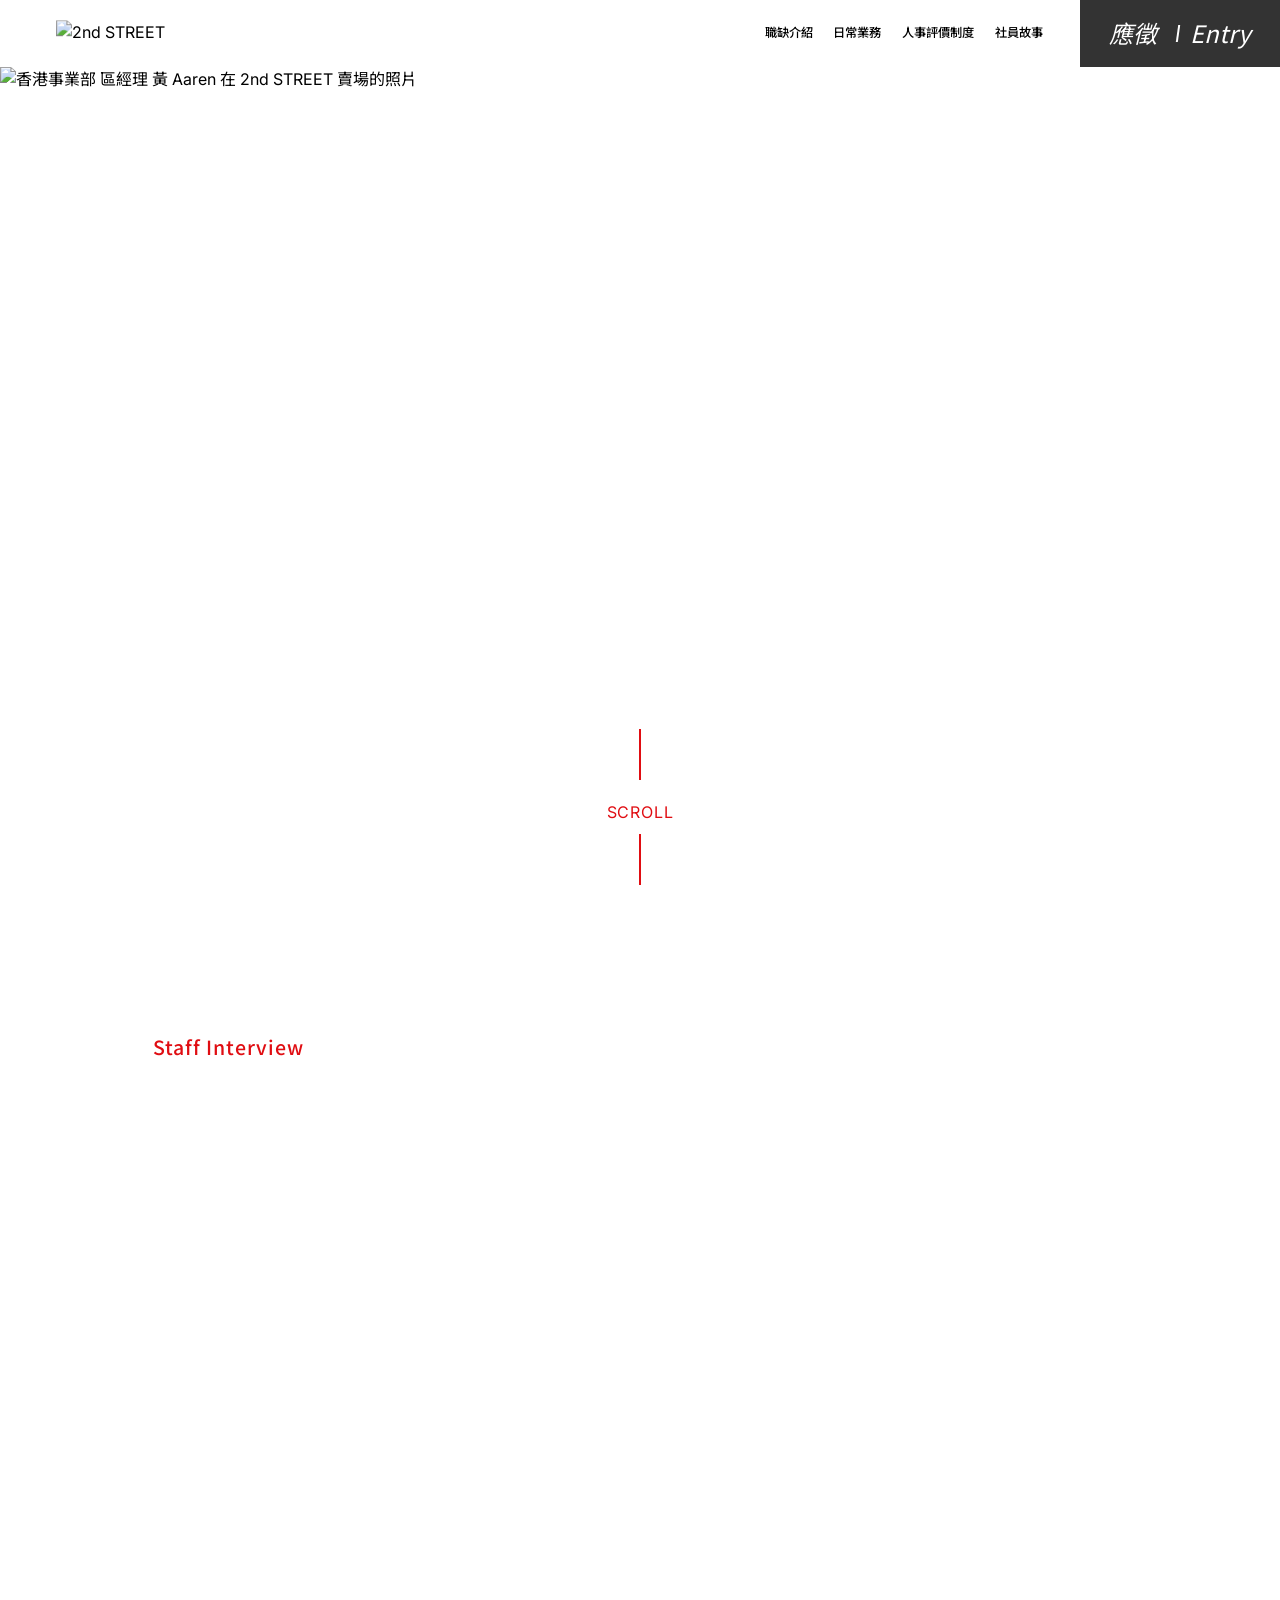
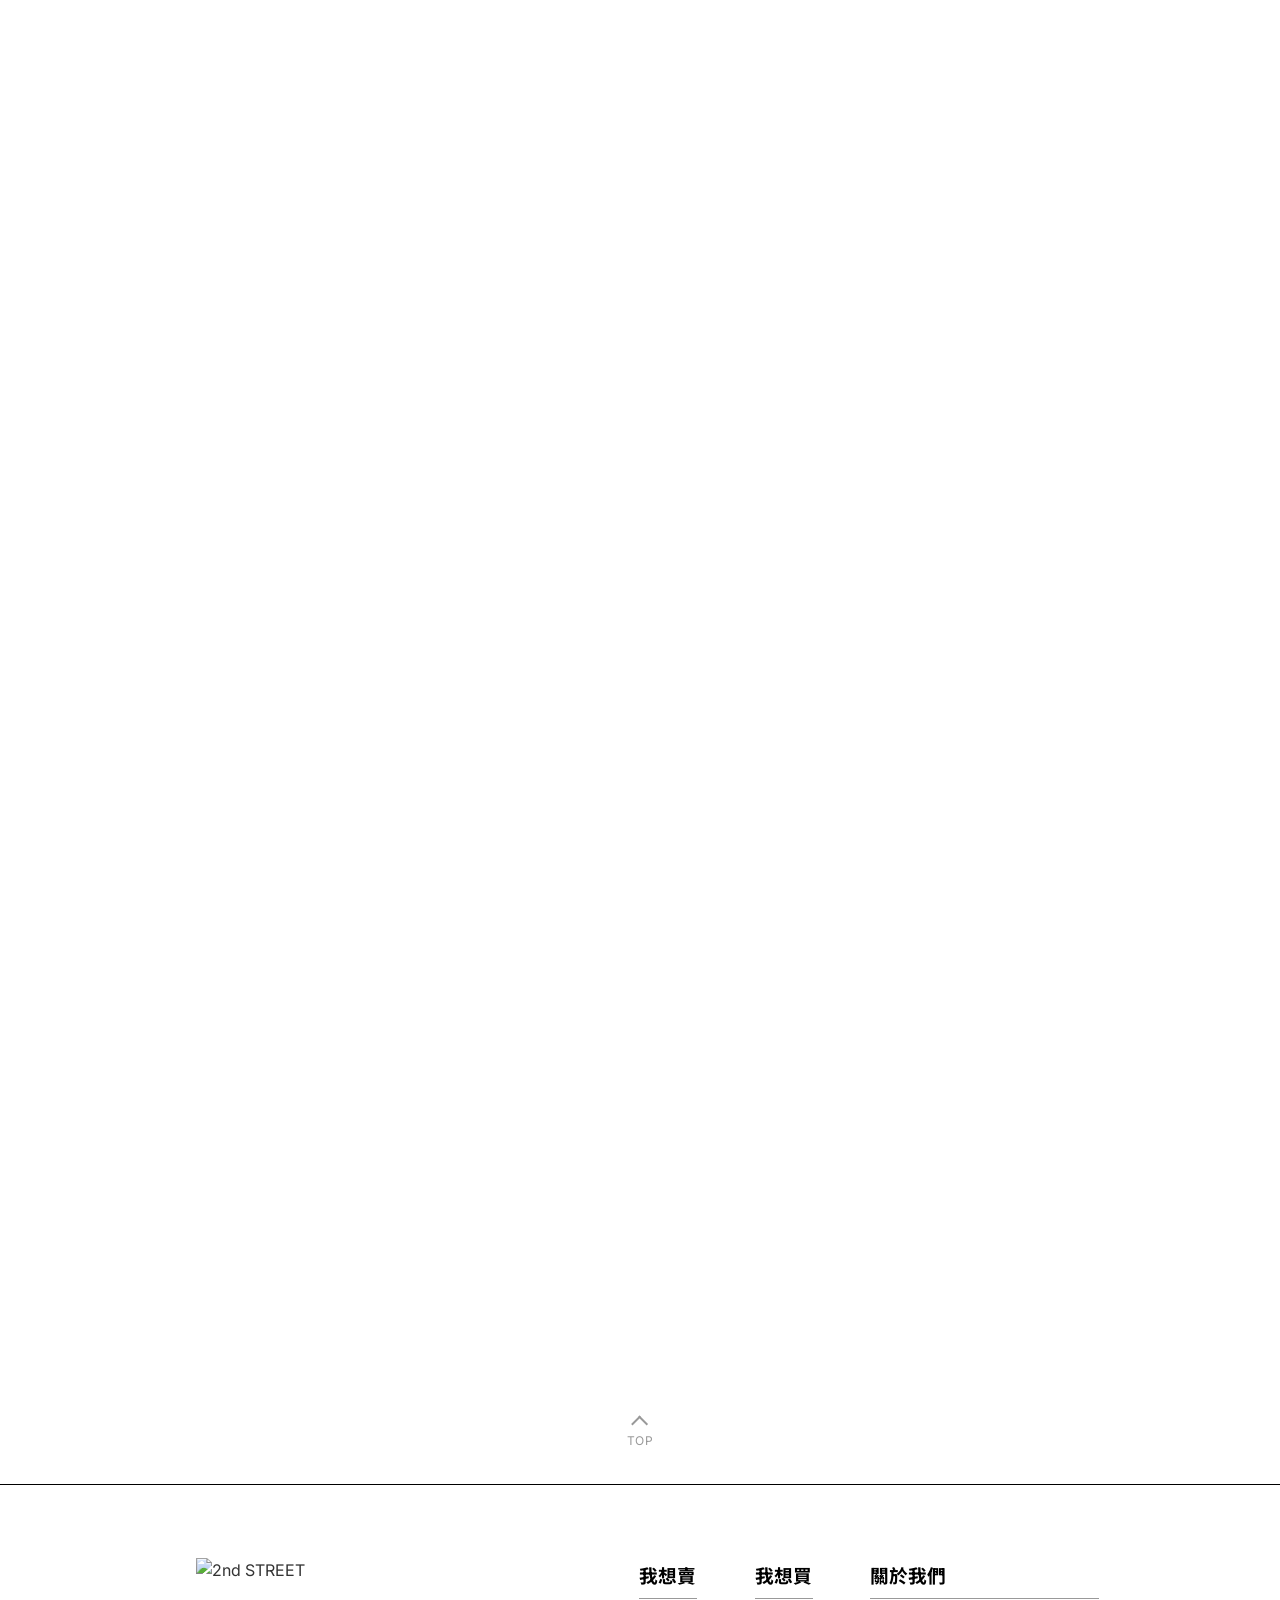
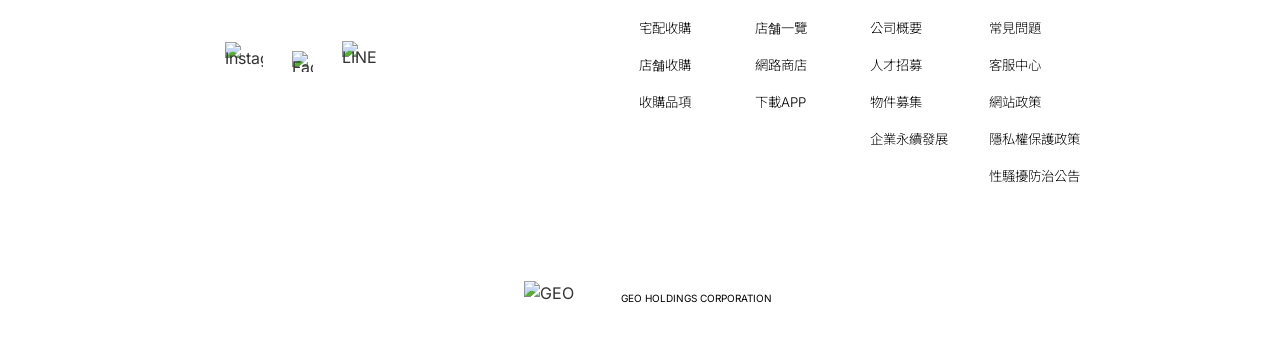
==== commit 752b26e8: "content: 移除全站 footer 的 cookie 設定連結 Co-Authored-By: Claude Opus 5 (1M context) <noreply@anthropic.com" ====
--- a/aaren.html
+++ b/aaren.html
@@ -220,7 +220,6 @@
                             <li><a href="#">常見問題</a></li>
                             <li><a href="#">客服中心</a></li>
                             <li><a href="#">網站政策</a></li>
-                            <li><a href="#">cookie設定</a></li>
                             <li><a href="#">隱私權保護政策</a></li>
                             <li><a href="#">性騷擾防治公告</a></li>
                         </ul>
--- a/css/style.css
+++ b/css/style.css
@@ -4321,20 +4321,23 @@
         aspect-ratio: 700 / 427;
     }
 
-    /* ---- 覆蓋卡片：貼齊照片左下（左 52、距照片底 38） ---- */
+    /* ---- 覆蓋卡片：貼齊照片左下（左 52、距照片底 38） ----
+       單欄 grid：欄寬取兩個框的最大內容寬，姓名框與 career 框因此等寬 */
     .story-hero__card {
         position: absolute;
         left: 52px;
         bottom: 38px;
         z-index: 2;
+        display: grid;
+        width: fit-content;
         max-width: none;
         margin: 0;
         padding: 0;
     }
 
-    /* 紅色姓名框（寬度隨內容） */
+    /* 紅色姓名框（與 career 框同寬，由 grid 欄寬決定） */
     .story-hero__namebox {
-        width: fit-content;
+        width: auto;
         padding: 12px 20px;
     }
 
@@ -4351,9 +4354,9 @@
         margin-top: 4px;
     }
 
-    /* 白色 career 框（緊貼姓名框下緣、寬度隨內容） */
+    /* 白色 career 框（緊貼姓名框下緣、與姓名框同寬） */
     .story-hero__careerbox {
-        width: fit-content;
+        width: auto;
         border: none;
         margin-top: 0;
         padding: 10px 14px 13px 12px;
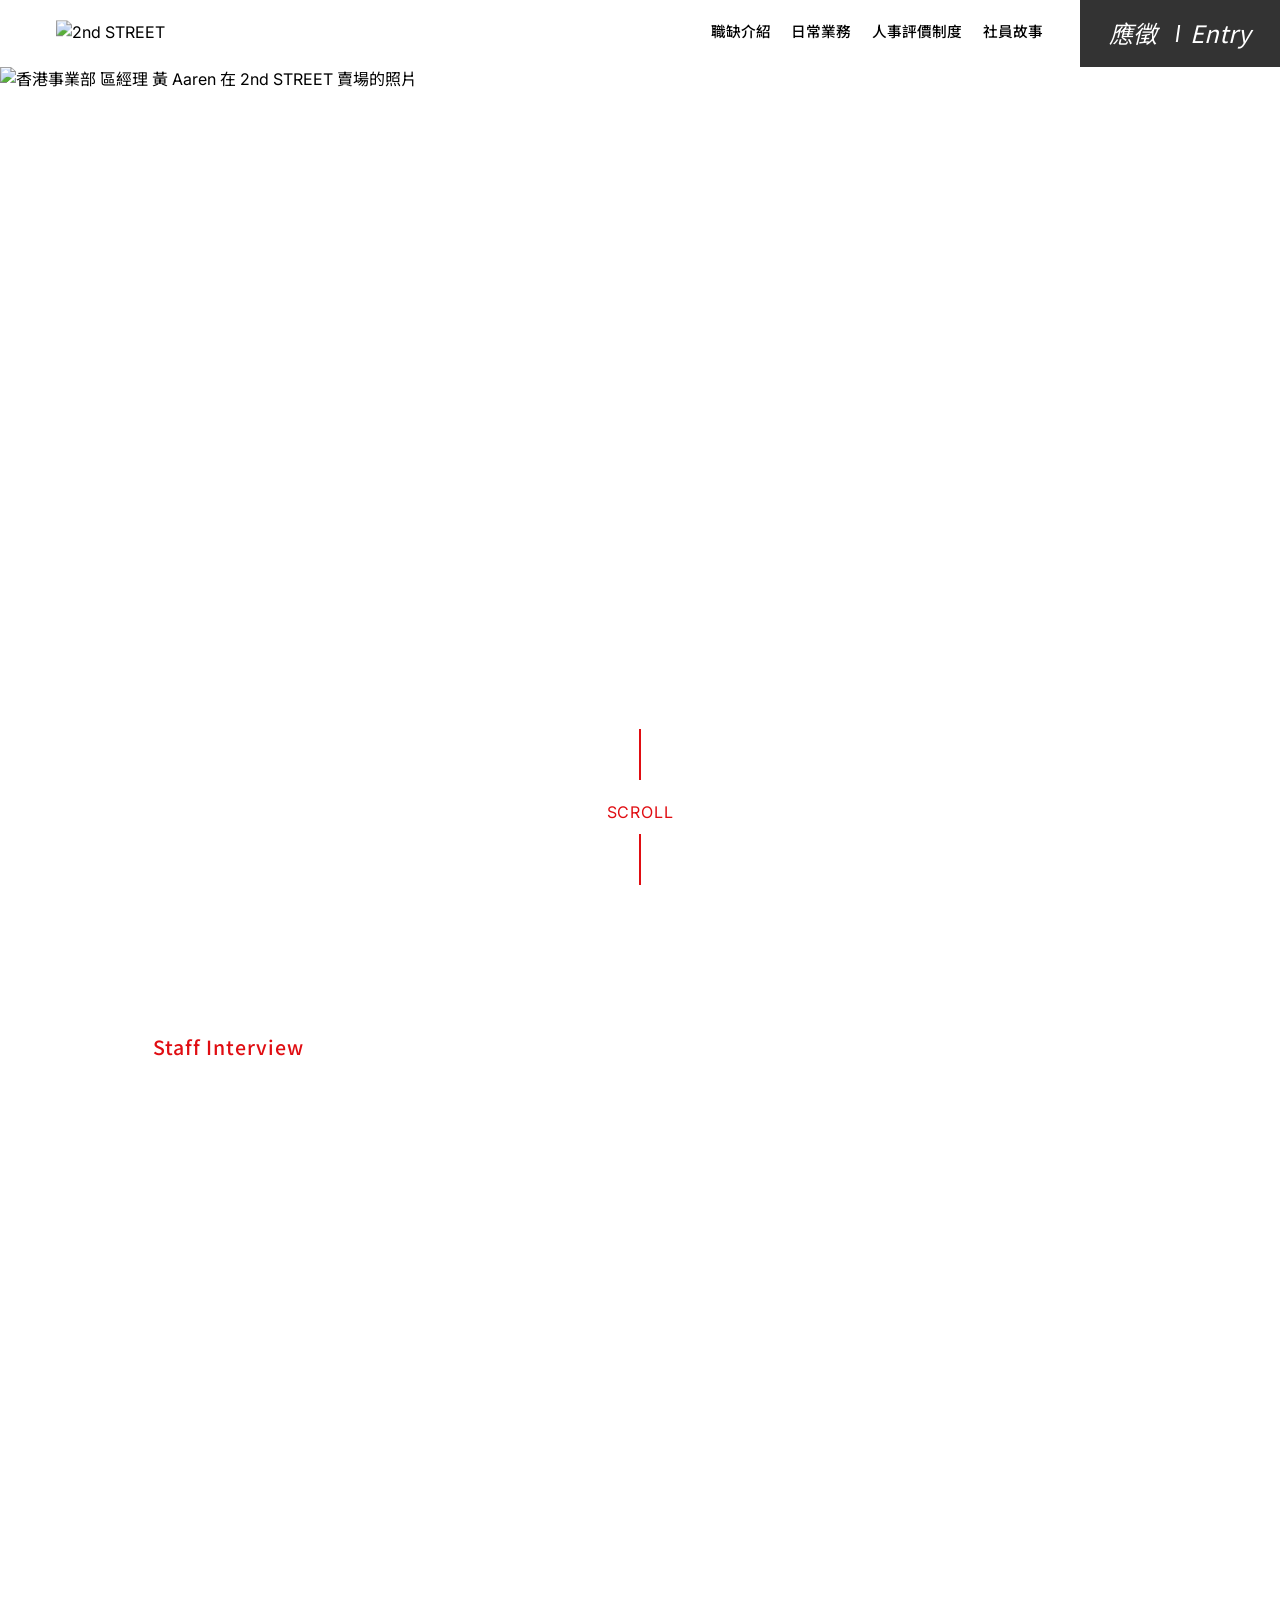
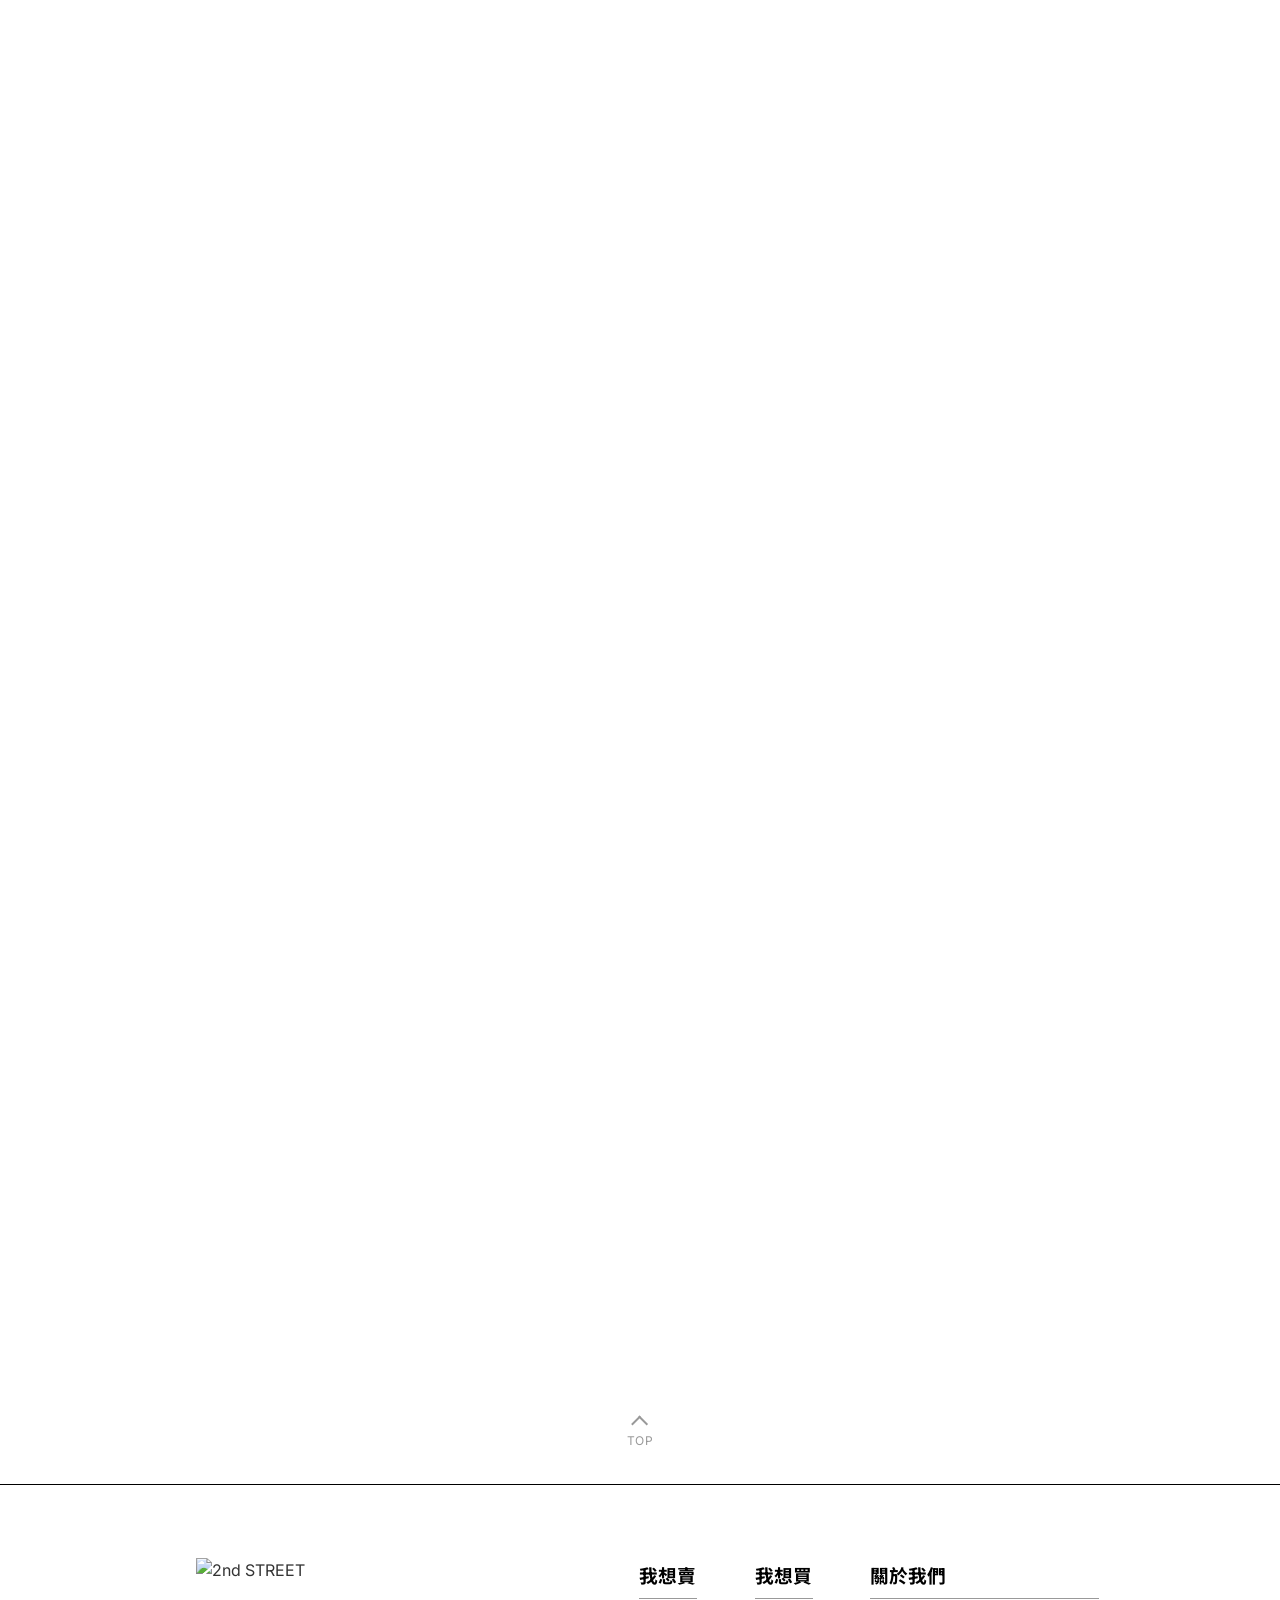
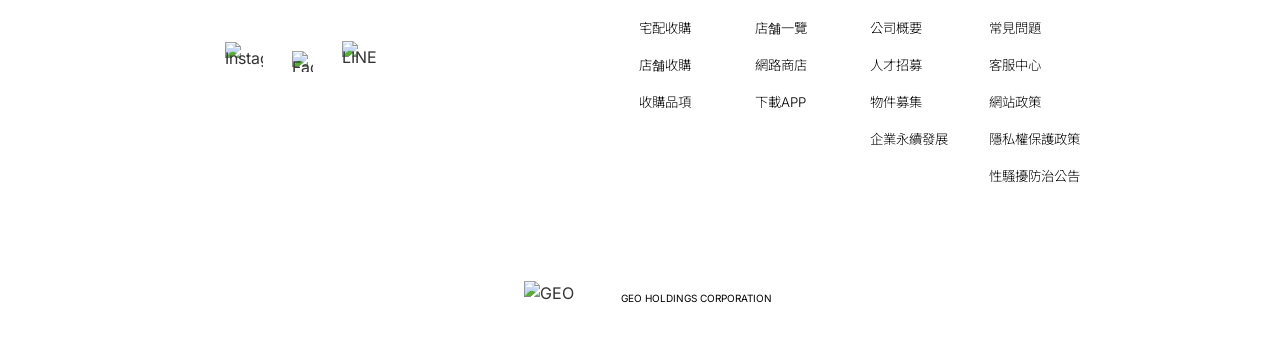
==== commit f7b0357a: "content: 全站 footer 連結對齊 index - 9 個子頁面 footer 整段同步 index.html - 原本 href="#" 的 11 個連結補上正式外部網址 - 人才招募統" ====
--- a/aaren.html
+++ b/aaren.html
@@ -193,9 +193,9 @@
                     <div class="footer-column">
                         <h4>我想賣</h4>
                         <ul>
-                            <li><a href="#">宅配收購</a></li>
-                            <li><a href="#">店舗收購</a></li>
-                            <li><a href="#">收購品項</a></li>
+                            <li><a href="https://store.2ndstreet.com.tw/v2/activity/28423" target="_blank" rel="noopener noreferrer">宅配收購</a></li>
+                            <li><a href="https://2ndstreet.com.tw/service/sell.html" target="_blank" rel="noopener noreferrer">店舗收購</a></li>
+                            <li><a href="https://2ndstreet.com.tw/service/tips.html" target="_blank" rel="noopener noreferrer">收購品項</a></li>
                         </ul>
                     </div>
 
@@ -203,9 +203,9 @@
                     <div class="footer-column">
                         <h4>我想買</h4>
                         <ul>
-                            <li><a href="#">店舗一覽</a></li>
-                            <li><a href="#">網路商店</a></li>
-                            <li><a href="#">下載APP</a></li>
+                            <li><a href="https://2ndstreet.com.tw/shop/" target="_blank" rel="noopener noreferrer">店舗一覽</a></li>
+                            <li><a href="https://store.2ndstreet.com.tw/?lang=zh-TW" target="_blank" rel="noopener noreferrer">網路商店</a></li>
+                            <li><a href="https://bmai.app/3f6a94bb?tapeID=eca00cfUVf-" target="_blank" rel="noopener noreferrer">下載APP</a></li>
                         </ul>
                     </div>
 
@@ -213,15 +213,15 @@
                     <div class="footer-column footer-column--about">
                         <h4>關於我們</h4>
                         <ul class="footer-links-grid">
-                            <li><a href="#">公司概要</a></li>
-                            <li><a href="recruit.html">人才招募</a></li>
-                            <li><a href="#">物件募集</a></li>
-                            <li><a href="#">企業永續發展</a></li>
-                            <li><a href="#">常見問題</a></li>
-                            <li><a href="#">客服中心</a></li>
-                            <li><a href="#">網站政策</a></li>
-                            <li><a href="#">隱私權保護政策</a></li>
-                            <li><a href="#">性騷擾防治公告</a></li>
+                            <li><a href="https://2ndstreet.com.tw/about/" target="_blank" rel="noopener noreferrer">公司概要</a></li>
+                            <li><a href="https://www.104.com.tw/company/1a2x6bl42j" target="_blank" rel="noopener noreferrer">人才招募</a></li>
+                            <li><a href="https://2ndstreet.com.tw/storelocation/" target="_blank" rel="noopener noreferrer">物件募集</a></li>
+                            <li><a href="https://2ndstreet.com.tw/sustainability/" target="_blank" rel="noopener noreferrer">企業永續發展</a></li>
+                            <li><a href="https://2ndstreet.com.tw/faq/" target="_blank" rel="noopener noreferrer">常見問題</a></li>
+                            <li><a href="https://2ndstreet.com.tw/inquiry/" target="_blank" rel="noopener noreferrer">客服中心</a></li>
+                            <li><a href="https://2ndstreet.com.tw/sitepolicy/" target="_blank" rel="noopener noreferrer">網站政策</a></li>
+                            <li><a href="https://2ndstreet.com.tw/privacy/" target="_blank" rel="noopener noreferrer">隱私權保護政策</a></li>
+                            <li><a href="https://2ndstreet.com.tw/sexualharassment/" target="_blank" rel="noopener noreferrer">性騷擾防治公告</a></li>
                         </ul>
                     </div>
                 </div>
--- a/css/style.css
+++ b/css/style.css
@@ -340,7 +340,7 @@
     }
 
     .nav-link {
-        font-size: min(0.9583vw, 18.4px);
+        font-size: min(1.1458vw, 22px);
         font-weight: 500;
         white-space: nowrap;
         letter-spacing: 0;
@@ -6012,21 +6012,29 @@
         padding-left: var(--pad);
     }
 
-    /* 箭頭膠囊：疊在照片右下角（照片左緣 + 860-47-175=638、上緣 489-65-26=398） */
+    /* view more 膠囊：疊在照片右下角（右緣距照片右 51、下緣距照片底 36） */
     .members-card__arrow {
-        display: block;
+        display: inline-flex;
+        align-items: center;
+        justify-content: center;
         position: absolute;
-        top: calc(398 * var(--u));
-        left: calc(var(--pad) + 638 * var(--u));
-        width: calc(175 * var(--u));
-        height: calc(65 * var(--u));
+        top: calc(400 * var(--u));
+        left: calc(var(--pad) + 610 * var(--u));
+        width: calc(199 * var(--u));
+        height: calc(53 * var(--u));
         background-color: var(--color-secondary);
-        background-image: url("data:image/svg+xml,%3Csvg xmlns='http://www.w3.org/2000/svg' viewBox='0 0 80 22'%3E%3Cpath d='M0 8.9h62v4.2H0z' fill='%23fff'/%3E%3Cpath d='M52 0 80 11 54 22 61 11Z' fill='%23fff'/%3E%3C/svg%3E");
-        background-repeat: no-repeat;
-        background-position: center;
-        background-size: calc(118 * var(--u)) calc(32.5 * var(--u));
-        border-radius: 999px;
-        transition: background-color 0.3s ease, box-shadow 0.3s ease;
+        color: #FFFFFF;
+        font-size: calc(30 * var(--u));
+        font-weight: 500;
+        line-height: 1;
+        letter-spacing: 0.02em;
+        text-decoration: none;
+        border-radius: calc(26.5 * var(--u));
+        transition: all var(--transition-base);
+    }
+
+    .members-card__arrow::before {
+        content: 'view more';
     }
 
     /* 游標移到箭頭上時，照片維持放大（箭頭是照片的兄弟節點，需由卡片層判斷） */
@@ -6034,11 +6042,11 @@
         transform: scale(1.05);
     }
 
-    /* hover：白底 + 紅箭頭（同首頁 view more）；滑到照片上也一起亮起 */
+    /* hover：白底紅字（同首頁 view more）；滑到照片上也一起亮起 */
     .members-card__arrow:hover,
     .members-card__photo-link:hover ~ .members-card__arrow {
         background-color: #FFFFFF;
-        background-image: url("data:image/svg+xml,%3Csvg xmlns='http://www.w3.org/2000/svg' viewBox='0 0 80 22'%3E%3Cpath d='M0 8.9h62v4.2H0z' fill='%23E00D12'/%3E%3Cpath d='M52 0 80 11 54 22 61 11Z' fill='%23E00D12'/%3E%3C/svg%3E");
+        color: var(--color-secondary);
         box-shadow: var(--shadow-md);
     }
 
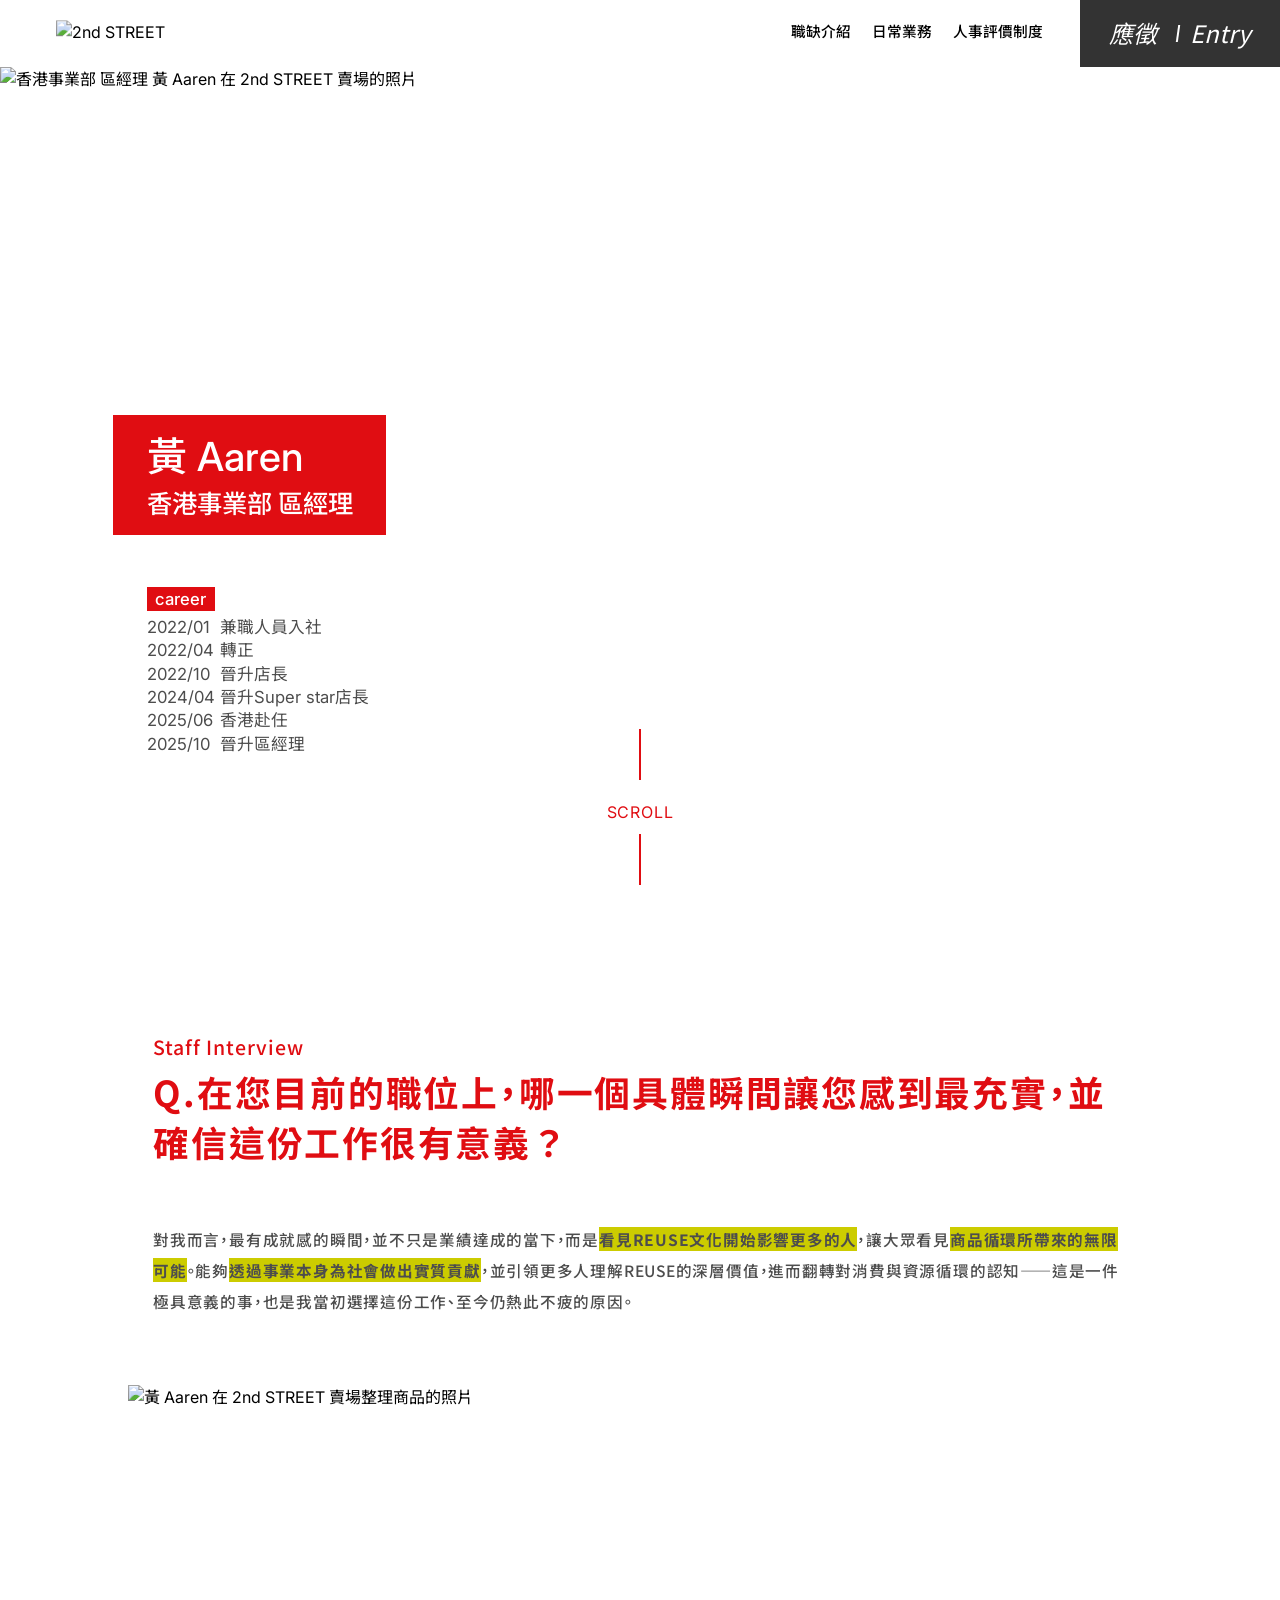
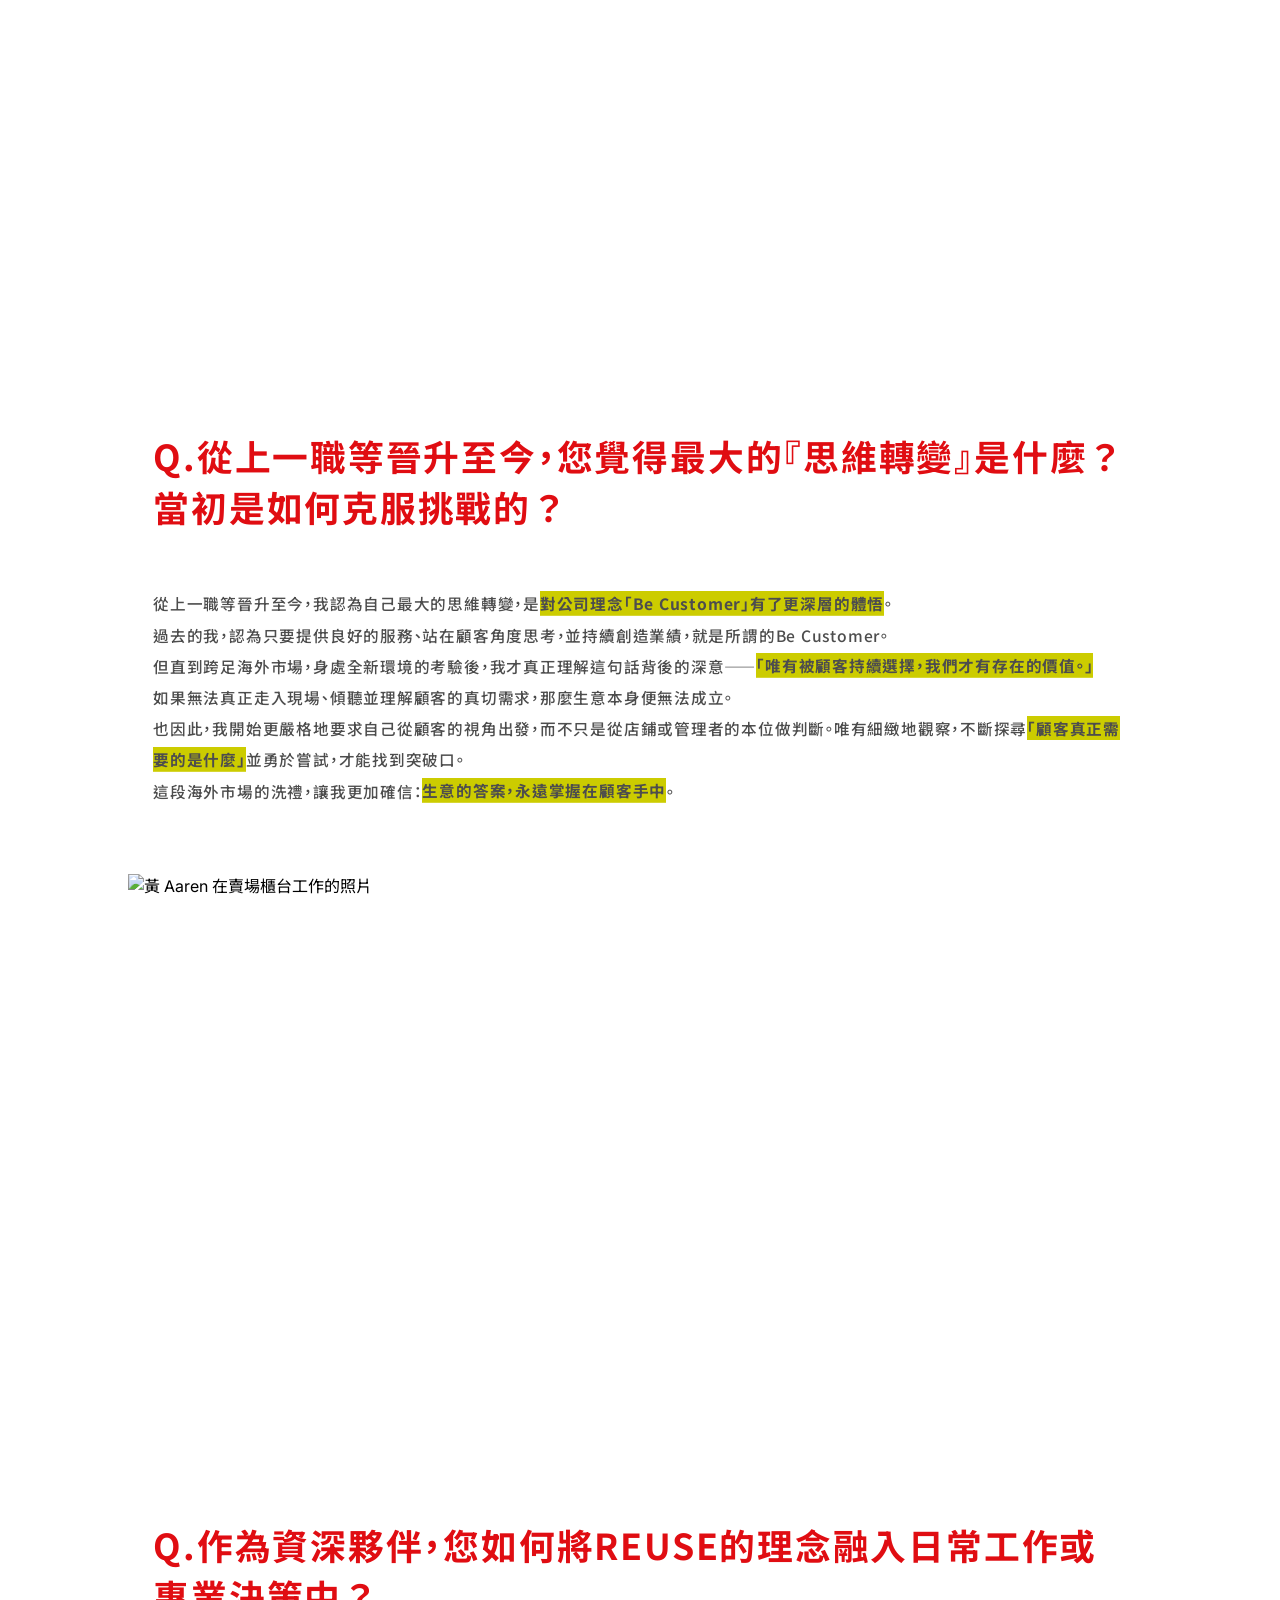
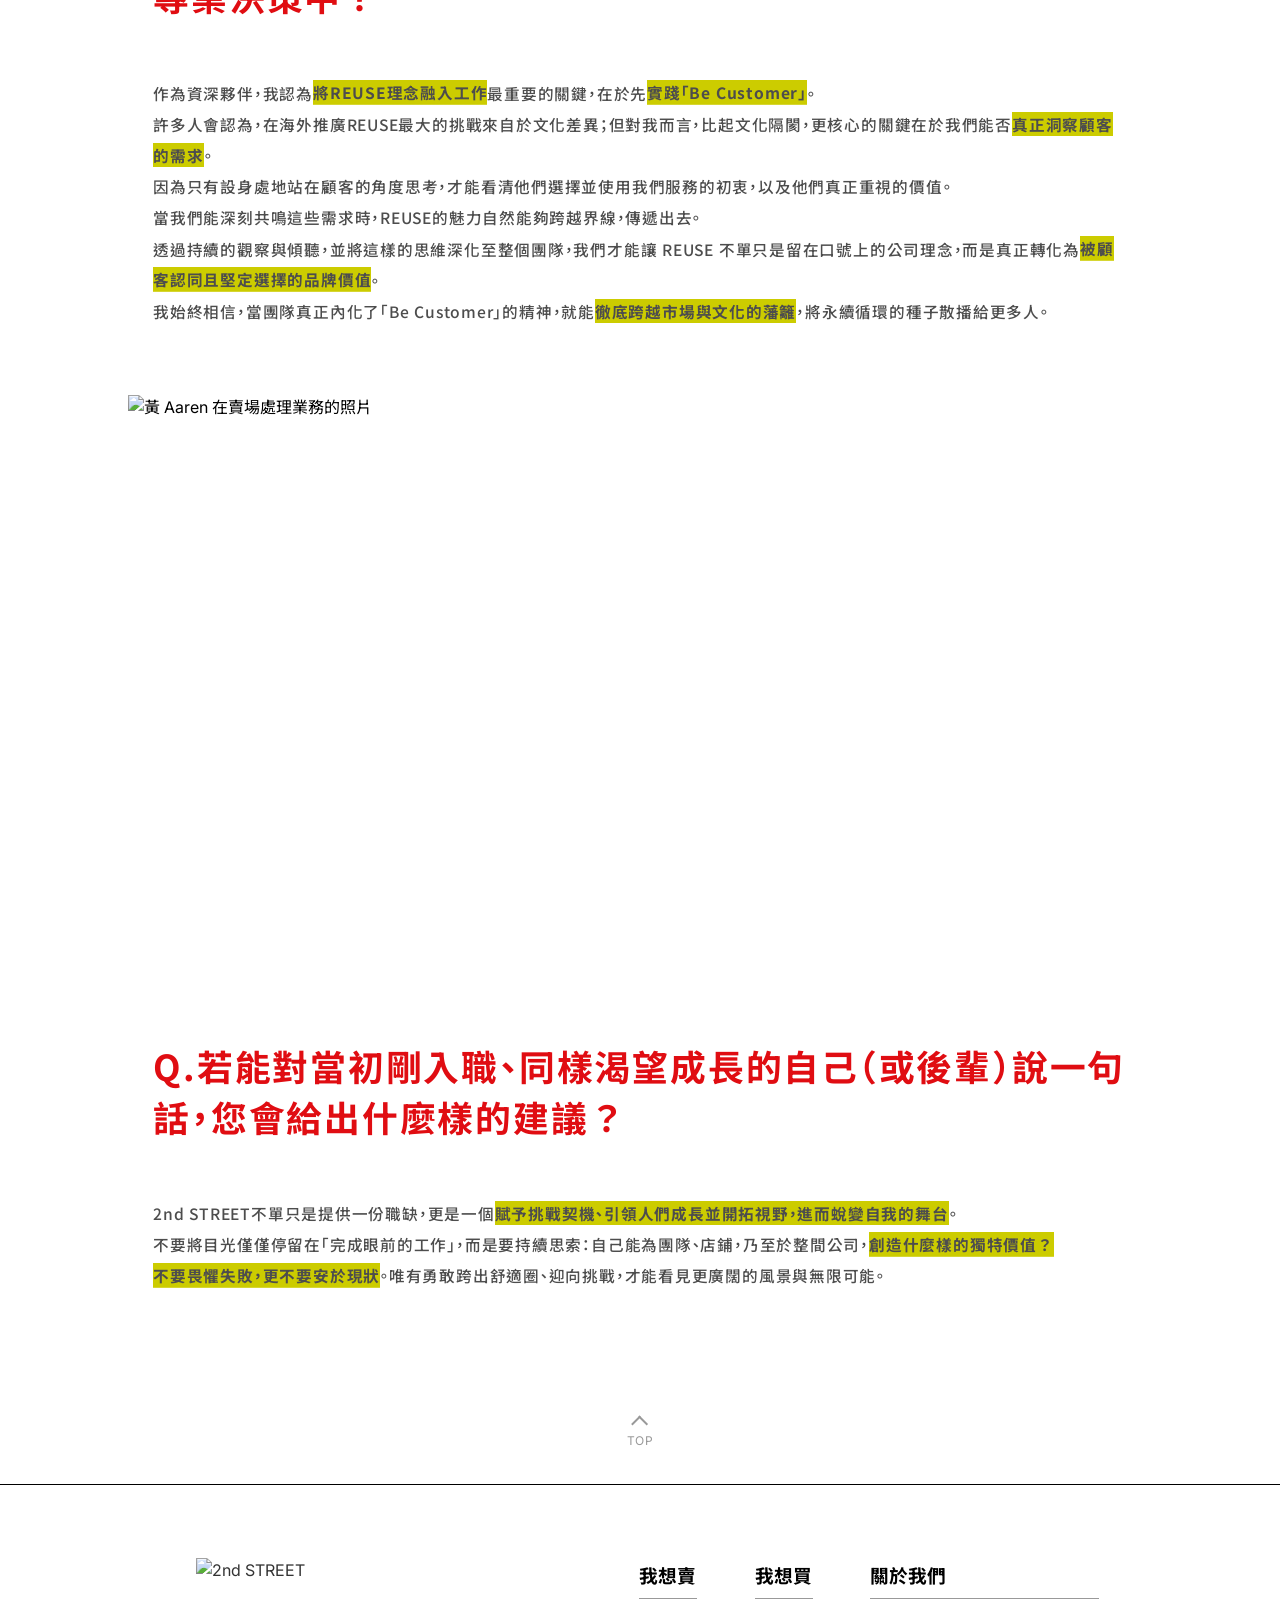
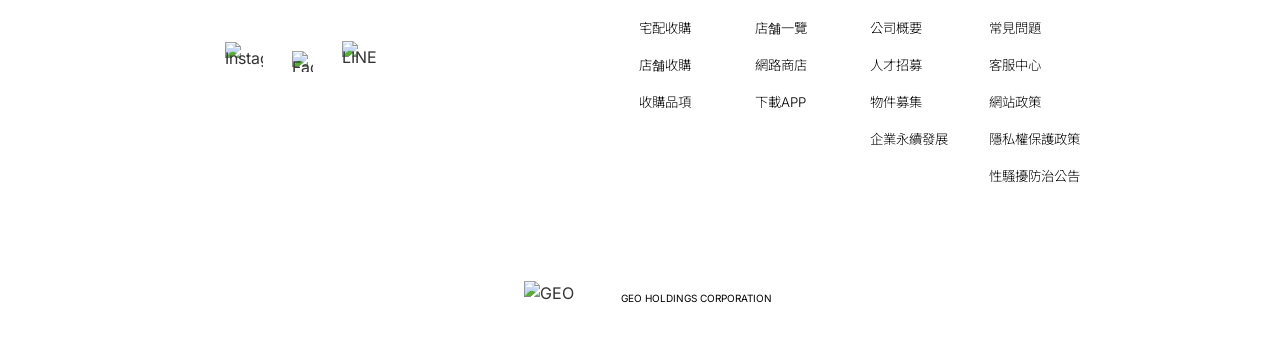
==== commit e67790f6: "content: 應徵按鈕連結改為 moovup 職缺頁 (#2) Header「應徵｜Entry」、桌機右上應徵鈕、行動版浮動鈕改連業主指示書提供的網址。 footer「人才招募」不在本次範圍，維持" ====
--- a/aaren.html
+++ b/aaren.html
@@ -36,8 +36,7 @@
                 <a href="job-intro.html" class="nav-link">職缺介紹</a>
                 <a href="daily-work.html" class="nav-link">日常業務</a>
                 <a href="evaluation.html" class="nav-link">人事評價制度</a>
-                <a href="stories.html" class="nav-link">社員故事</a>
-                <a href="https://www.104.com.tw/company/1a2x6bl42j" class="nav-link nav-menu__entry" target="_blank" rel="noopener noreferrer">應徵｜Entry</a>
+                <a href="https://moovup.com/hk/job/%E5%85%A8%E8%81%B7-2nd-street-%E5%85%A8%E8%81%B7%E9%8A%B7%E5%94%AE%E5%93%A1-2ndstreet-%E6%B2%B9%E5%B0%96%E6%97%BA/58e058b8-5478-4523-a05d-d693f41b94bb/?utm_source=ig&amp;utm_medium=social&amp;utm_content=link_in_bio&amp;fbclid=PAZXh0bgNhZW0CMTEAcGRvZgJzcnRjBmFwcF9pZA85MzY2MTk3NDMzOTI0NTkAAafysISZoO4TBu-yJ7-e3k7pEpo0NRdEmY-x6jQ4f9bNCCiBiqD1B8AEpAmy2g_aem_yE4lhgbvux_1mVJ36mGZbw" class="nav-link nav-menu__entry" target="_blank" rel="noopener noreferrer">應徵｜Entry</a>
                 <div class="nav-menu__social">
                     <a href="https://www.instagram.com/2ndstreet_taiwan/" aria-label="Instagram" target="_blank" rel="noopener noreferrer">
                         <img src="assets/images/social/ig.webp" alt="Instagram" width="55" height="55" loading="lazy">
@@ -51,7 +50,7 @@
                 </div>
             </nav>
 
-            <a href="https://www.104.com.tw/company/1a2x6bl42j" class="entry-btn" target="_blank" rel="noopener noreferrer" aria-label="應徵 Entry">
+            <a href="https://moovup.com/hk/job/%E5%85%A8%E8%81%B7-2nd-street-%E5%85%A8%E8%81%B7%E9%8A%B7%E5%94%AE%E5%93%A1-2ndstreet-%E6%B2%B9%E5%B0%96%E6%97%BA/58e058b8-5478-4523-a05d-d693f41b94bb/?utm_source=ig&amp;utm_medium=social&amp;utm_content=link_in_bio&amp;fbclid=PAZXh0bgNhZW0CMTEAcGRvZgJzcnRjBmFwcF9pZA85MzY2MTk3NDMzOTI0NTkAAafysISZoO4TBu-yJ7-e3k7pEpo0NRdEmY-x6jQ4f9bNCCiBiqD1B8AEpAmy2g_aem_yE4lhgbvux_1mVJ36mGZbw" class="entry-btn" target="_blank" rel="noopener noreferrer" aria-label="應徵 Entry">
                 <span class="entry-btn__ch">應徵</span>
                 <span class="entry-btn__divider"></span>
                 <span class="entry-btn__en">Entry</span>
@@ -159,7 +158,7 @@
 
     <!-- Footer -->
     <!-- 行動版：右下常駐 104 應徵按鈕 -->
-    <a href="https://www.104.com.tw/company/1a2x6bl42j" class="entry-fab" target="_blank" rel="noopener noreferrer" aria-label="104 應徵 Entry">
+    <a href="https://moovup.com/hk/job/%E5%85%A8%E8%81%B7-2nd-street-%E5%85%A8%E8%81%B7%E9%8A%B7%E5%94%AE%E5%93%A1-2ndstreet-%E6%B2%B9%E5%B0%96%E6%97%BA/58e058b8-5478-4523-a05d-d693f41b94bb/?utm_source=ig&amp;utm_medium=social&amp;utm_content=link_in_bio&amp;fbclid=PAZXh0bgNhZW0CMTEAcGRvZgJzcnRjBmFwcF9pZA85MzY2MTk3NDMzOTI0NTkAAafysISZoO4TBu-yJ7-e3k7pEpo0NRdEmY-x6jQ4f9bNCCiBiqD1B8AEpAmy2g_aem_yE4lhgbvux_1mVJ36mGZbw" class="entry-fab" target="_blank" rel="noopener noreferrer" aria-label="104 應徵 Entry">
         <span class="entry-fab__ch">104應徵</span>
         <span class="entry-fab__en">Entry</span>
     </a>
--- a/css/style.css
+++ b/css/style.css
@@ -1059,31 +1059,6 @@
     color: var(--color-secondary);
 }
 
-/* ========================================
-   Recruitment Highlight Section
-   ======================================== */
-/* 僅行動版顯示；桌機版已依 0729 設計稿移除（見 redesign 區塊 display:none） */
-.recruitment-highlight {
-    text-align: center;
-}
-
-.highlight-content {
-    max-width: 800px;
-    margin: 0 auto;
-}
-
-@media (min-width: 1024px) {
-    .highlight-content {
-        max-width: 1289px;
-    }
-}
-
-.highlight-content p {
-    font-size: var(--font-size-lg);
-    line-height: 1.8;
-    margin-bottom: var(--spacing-lg);
-}
-
 .btn-lg {
     padding: 16px 48px;
     font-size: var(--font-size-lg);
@@ -1207,13 +1182,10 @@
     border-radius: var(--radius-lg);
     box-shadow: var(--shadow-sm);
     overflow: hidden;
-    transition: all var(--transition-base);
-}
-
-.card:hover {
-    transform: translateY(-4px);
-    box-shadow: var(--shadow-lg);
-}
+}
+
+/* hover 只放大圖片、卡片本體不位移：位移會讓命中框從指標下移開，
+   在卡片邊緣造成 hover/unhover 來回震盪（圖片忽大忽小） */
 
 .card-image {
     width: 100%;
@@ -1604,47 +1576,11 @@
     100%  { clip-path: inset(100% 0 0 0); }   /* 等待 1s 後重複 */
 }
 
-/* 首頁 Hero 疊字（標題／副標）與社員故事 TOP 連結：
+/* 首頁 Hero 疊字（標題）與社員故事 TOP 連結：
    行動版不顯示（維持既有版面），桌機版於 redesign 區塊開啟 */
 .daily-vision--index,
 .back-to-top {
     display: none;
-}
-
-/* Recruitment Highlight Box (白底紅框，紅字置中) */
-.highlight-box {
-    display: inline-block;
-    padding: 12px 32px;
-    border: 2px solid var(--color-secondary);
-    background: var(--bg-primary);
-    margin-bottom: var(--spacing-md);
-}
-
-.highlight-title {
-    font-size: var(--font-size-lg);
-    font-weight: 700;
-    color: var(--color-secondary);
-    margin: 0;
-}
-
-@media (min-width: 768px) {
-    .highlight-title {
-        font-size: var(--font-size-xl);
-    }
-}
-
-.highlight-heading {
-    font-size: var(--font-size-xl);
-    font-weight: 700;
-    color: var(--color-secondary);
-    margin: 0 0 var(--spacing-md) 0;
-    text-align: center;
-}
-
-@media (min-width: 768px) {
-    .highlight-heading {
-        font-size: var(--font-size-xl);
-    }
 }
 
 .highlight-line {
@@ -1652,14 +1588,6 @@
     height: 100px;
     background-color: var(--color-secondary);
     margin: var(--spacing-xl) auto;
-}
-
-/* Divider below the whole vision tagline group (Figma node 2442:9446) */
-.highlight-divider {
-    width: 1px;
-    height: 100px;
-    margin: var(--spacing-xl) auto 0;
-    background-color: var(--color-secondary);
 }
 
 /* ========================================
@@ -3533,8 +3461,8 @@
         padding: 30px 0 32px 23px;
     }
 
-    /* 前三項之後有分隔線（社員故事後無） */
-    .nav-menu .nav-link:nth-child(-n+3) {
+    /* 前兩項之後有分隔線（人事評價制度後無） */
+    .nav-menu .nav-link:nth-child(-n+2) {
         border-bottom: 2px solid #b3b3b3;
     }
 
@@ -4507,46 +4435,6 @@
     }
 
     /* ----------------------------------------
-       Recruitment Highlight（2030年 百店規模）
-       ---------------------------------------- */
-    .recruitment-highlight {
-        padding: 84px 0 0;
-        margin: 0;
-    }
-
-    .highlight-box {
-        width: 515px;
-        max-width: calc(100% - 48px);
-        padding: 17px 0;
-        border-width: 3px;
-        margin-bottom: 0;
-    }
-
-    .highlight-title {
-        font-size: 43px;
-        font-weight: 700;
-        line-height: 1;
-        letter-spacing: 2px;
-    }
-
-    .highlight-content {
-        max-width: none;
-    }
-
-    .highlight-heading {
-        font-size: 43px;
-        font-weight: 700;
-        line-height: 66px;
-        margin: 60px 0 0;
-    }
-
-    .highlight-divider {
-        width: 2px;
-        height: 135px;
-        margin: 68px auto 0;
-    }
-
-    /* ----------------------------------------
        About Section（絕對定位拼貼，設計高 1620）
        sign: x197 y1344 438x262
        shoes: x34 y1376 310x522
@@ -5170,12 +5058,6 @@
         margin-top: min(1.0938vw, 21px);
         width: 2px;
         height: min(3.9583vw, 76px);
-    }
-
-    /* ---------- 紅框標語區 ---------- */
-    /* 0729 設計稿已移除本區（標語移入 hero 疊層），桌機隱藏、行動版維持原樣 */
-    .recruitment-highlight {
-        display: none;
     }
 
     /* ---------- 關於我們理想中的夥伴（拼貼） ---------- */
@@ -6545,8 +6427,8 @@
         transition: none;
     }
 
-    /* index 版疊字：桌機開啟（行動版由基底規則隱藏，訊息由紅框標語區呈現）。
-       本頁維持改版前的做法：標題＋副標同一絕對定位區塊，整塊疊在 hero 圖左下，
+    /* index 版疊字：桌機開啟（行動版由基底規則隱藏）。
+       本頁維持改版前的做法：標題為絕對定位區塊，疊在 hero 圖左下，
        由 JS 移入 .hero-slider 後與圖片一起釘選、分兩段淡出 */
     .daily-vision--index {
         display: block;
@@ -6564,28 +6446,6 @@
         text-indent: 0;
     }
 
-    .daily-vision--index .daily-vision__subtitle {
-        position: relative;
-        max-width: none;
-        margin: 0;
-        padding-left: min(1.875vw, 36px);
-        font-size: min(2.0833vw, 40px);
-        font-weight: 500;
-        line-height: 1.43;
-        color: var(--text-inverse);
-    }
-
-    /* 副標左側紅色豎線 */
-    .daily-vision--index .daily-vision__subtitle::before {
-        content: '';
-        position: absolute;
-        left: 0;
-        top: min(0.52vw, 10px);
-        bottom: min(0.52vw, 10px);
-        width: min(0.47vw, 9px);
-        background-color: var(--color-secondary);
-    }
-
     /* 疊字移入釘選容器後貼齊圖左下 */
     .hero-slider .daily-vision--index {
         top: auto;
